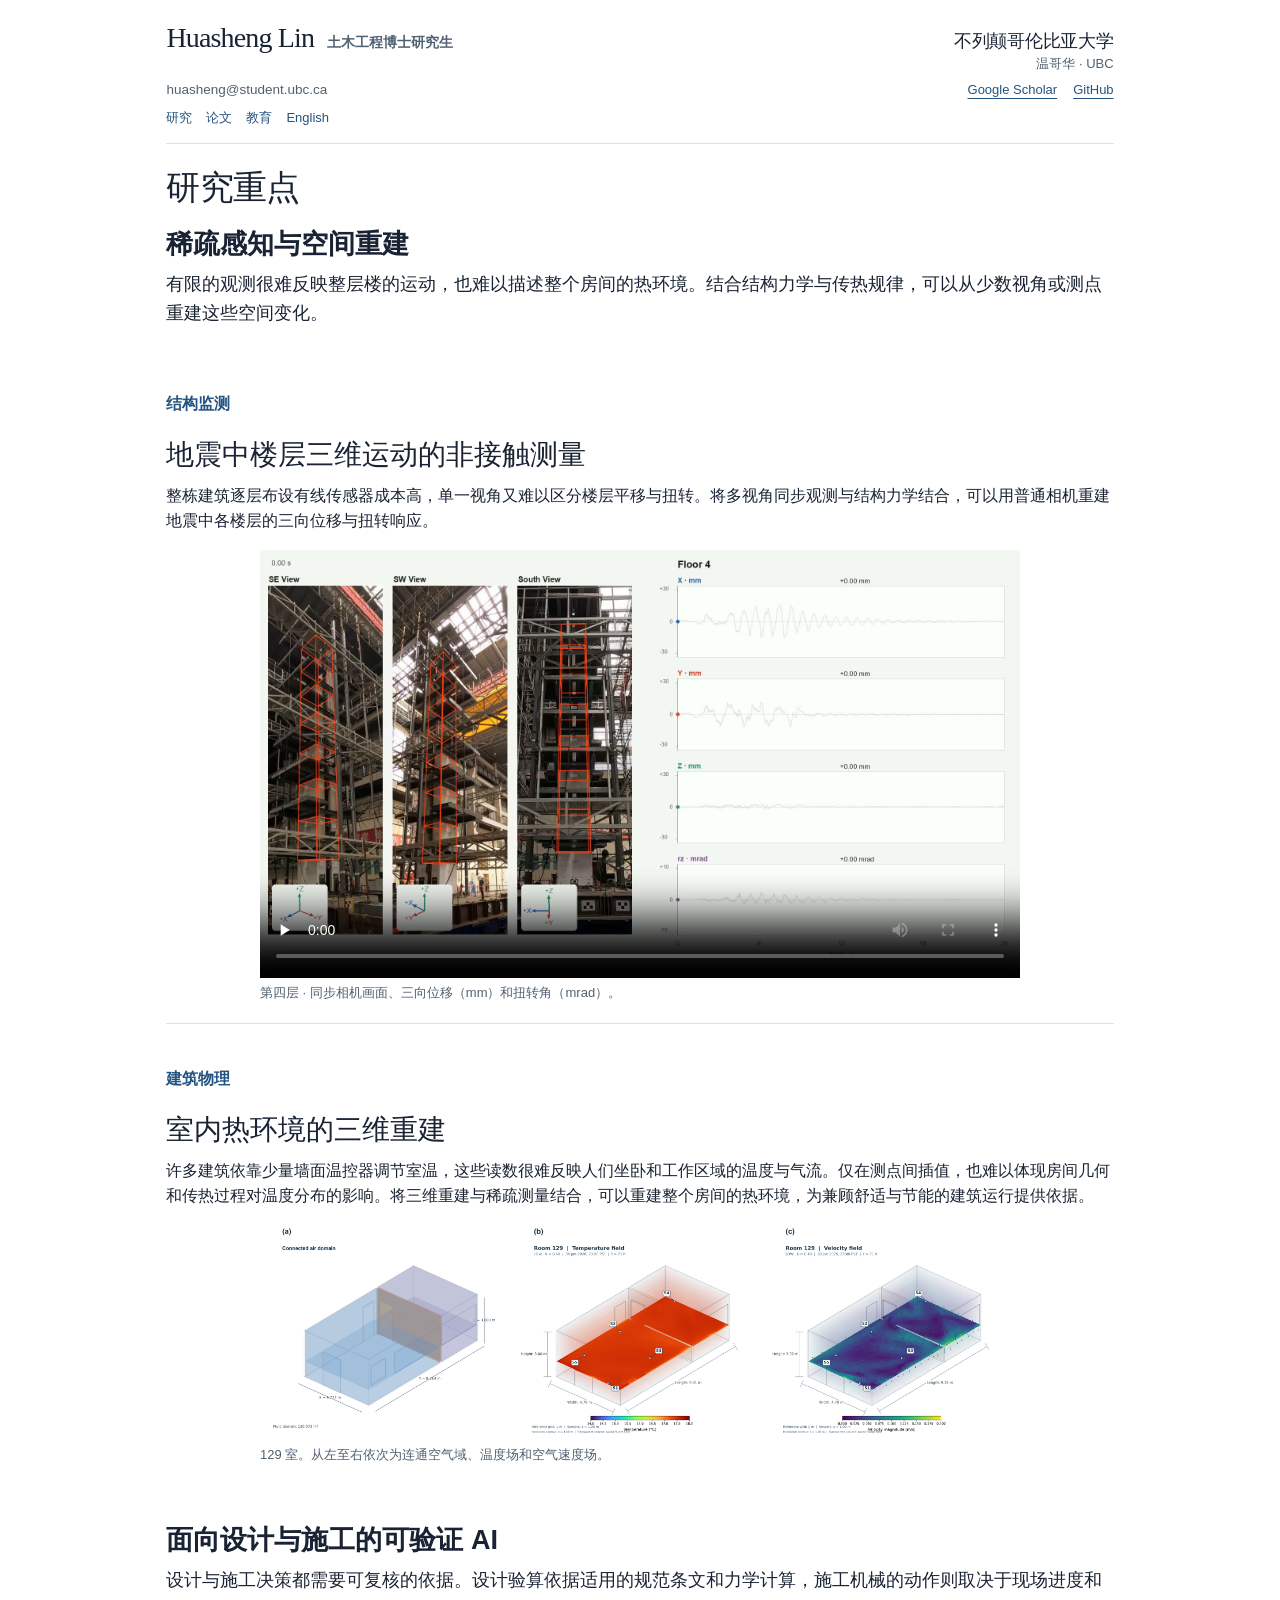
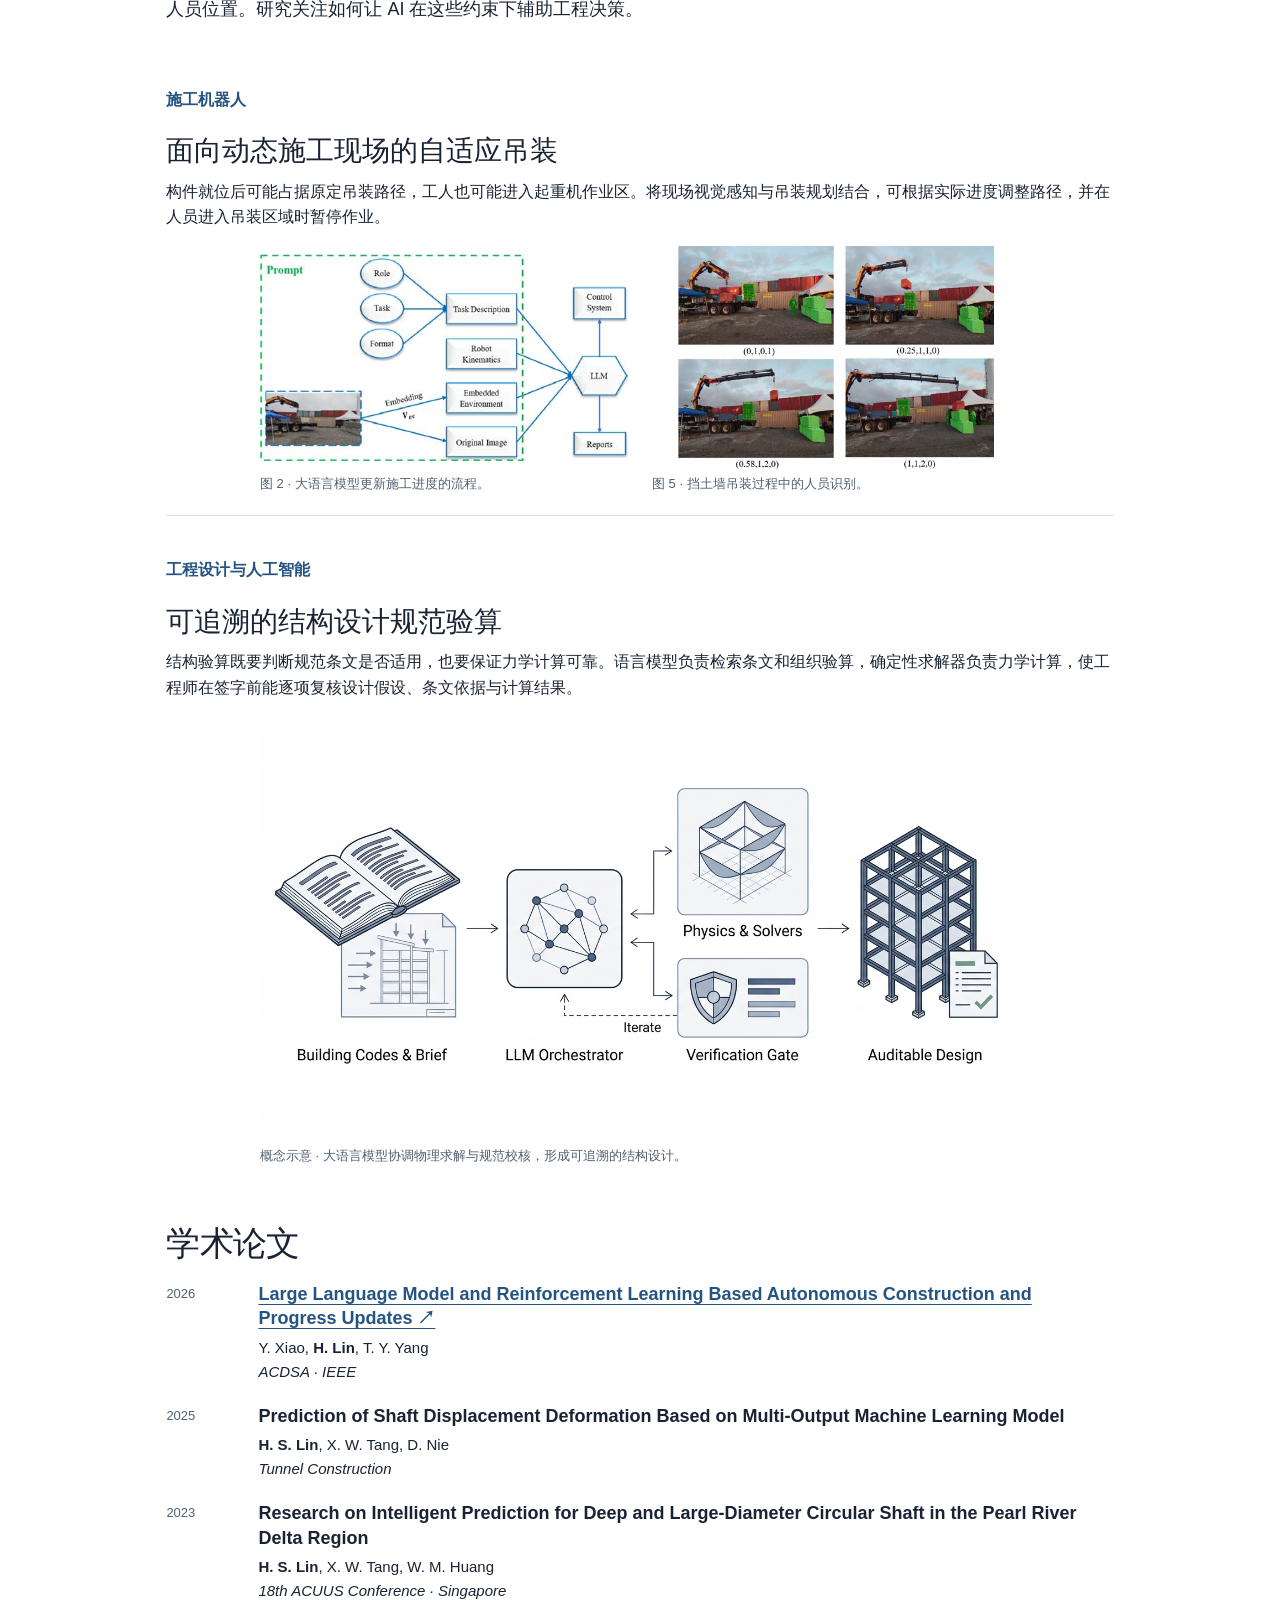
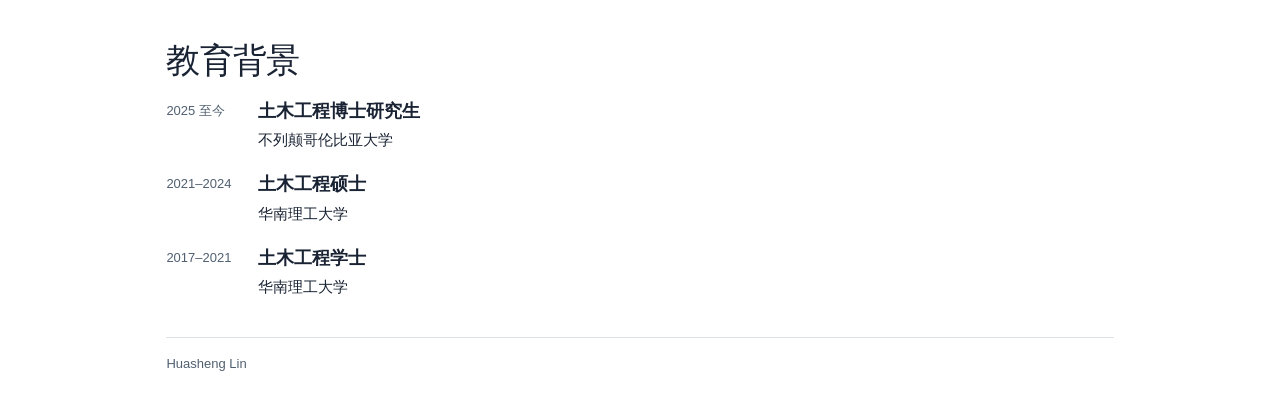
==== zh.html @ 11a5dbcb "Right-align larger UBC affiliation in header with click-to-copy email" ====
<!DOCTYPE html>

<html lang="zh-CN"><head><meta charset="utf-8"/><meta content="width=device-width, initial-scale=1" name="viewport"/><title>Huasheng Lin | UBC 土木工程</title><meta content="Huasheng Lin 的科研主页，涵盖结构监测、施工机器人和建筑模拟。" name="description"/><link href="styles.css" rel="stylesheet"/></head><body><div class="page">
<section class="hero" id="profile"><div class="hero-top"><div class="hero-id"><h1>Huasheng Lin</h1><p class="affil">土木工程博士研究生</p></div><p class="university">不列颠哥伦比亚大学<span>温哥华 · UBC</span></p></div><div class="hero-meta"><span class="email-line"><button class="copy-email" type="button" data-email="huasheng@student.ubc.ca" title="点击复制邮箱">huasheng@student.ubc.ca</button><span class="copy-status" aria-live="polite"></span></span><div class="links"><a href="https://scholar.google.com/citations?user=pujzl28AAAAJ&amp;hl=en">Google Scholar</a><a href="https://github.com/huashenglin97-glitch">GitHub</a></div></div><nav><a href="#research">研究</a><a href="#papers">论文</a><a href="#education">教育</a><a href="index.html" lang="en">English</a></nav></section><main>
<section class="row" id="research"><h2>研究重点</h2><div><section class="theme-group"><h3>稀疏感知与空间重建</h3><p class="summary">有限的观测很难反映整层楼的运动，也难以描述整个房间的热环境。结合结构力学与传热规律，可以从少数视角或测点重建这些空间变化。</p><article class="project" id="structures"><h4>结构监测</h4><h5>地震中楼层三维运动的非接触测量</h5><p>整栋建筑逐层布设有线传感器成本高，单一视角又难以区分楼层平移与扭转。将多视角同步观测与结构力学结合，可以用普通相机重建地震中各楼层的三向位移与扭转响应。</p><figure id="experiment"><video aria-label="第四层结构响应" controls="" playsinline="" poster="assets/shm_4floor_poster.png" preload="none"><source src="assets/shm_4floor_tracking.mp4" type="video/mp4"/></video><figcaption>第四层 · 同步相机画面、三向位移（mm）和扭转角（mrad）。</figcaption></figure></article><article class="project" id="buildings"><h4>建筑物理</h4><h5>室内热环境的三维重建</h5><p>许多建筑依靠少量墙面温控器调节室温，这些读数很难反映人们坐卧和工作区域的温度与气流。仅在测点间插值，也难以体现房间几何和传热过程对温度分布的影响。将三维重建与稀疏测量结合，可以重建整个房间的热环境，为兼顾舒适与节能的建筑运行提供依据。</p><figure><a href="assets/room129-air-temperature-velocity.png"><img alt="129 室。从左至右依次为连通空气域、温度场和空气速度场。" loading="lazy" src="assets/room129-air-temperature-velocity.png"/></a><figcaption>129 室。从左至右依次为连通空气域、温度场和空气速度场。</figcaption></figure></article></section><section class="theme-group"><h3>面向设计与施工的可验证 AI</h3><p class="summary">设计与施工决策都需要可复核的依据。设计验算依据适用的规范条文和力学计算，施工机械的动作则取决于现场进度和人员位置。研究关注如何让 AI 在这些约束下辅助工程决策。</p><article class="project" id="robotics"><h4>施工机器人</h4><h5>面向动态施工现场的自适应吊装</h5><p>构件就位后可能占据原定吊装路径，工人也可能进入起重机作业区。将现场视觉感知与吊装规划结合，可根据实际进度调整路径，并在人员进入吊装区域时暂停作业。</p><div class="robotics-pair"><figure><a href="assets/progress-pipeline.jpg"><img alt="图 2 · 大语言模型更新施工进度的流程。" loading="lazy" src="assets/progress-pipeline.jpg"/></a><figcaption>图 2 · 大语言模型更新施工进度的流程。</figcaption></figure><figure><a href="assets/worker-detection.jpg"><img alt="图 5 · 挡土墙吊装过程中的人员识别。" loading="lazy" src="assets/worker-detection.jpg"/></a><figcaption>图 5 · 挡土墙吊装过程中的人员识别。</figcaption></figure></div></article><article class="project" id="design"><h4>工程设计与人工智能</h4><h5>可追溯的结构设计规范验算</h5><p>结构验算既要判断规范条文是否适用，也要保证力学计算可靠。语言模型负责检索条文和组织验算，确定性求解器负责力学计算，使工程师在签字前能逐项复核设计假设、条文依据与计算结果。</p><figure><a href="assets/auditable-design.png"><img alt="概念示意 · 大语言模型协调物理求解与规范校核，形成可追溯的结构设计。" loading="lazy" src="assets/auditable-design.png"/></a><figcaption>概念示意 · 大语言模型协调物理求解与规范校核，形成可追溯的结构设计。</figcaption></figure></article></section></div></section><section class="row" id="papers"><h2>学术论文</h2><div><article class="pub"><small>2026</small><div><h3><a href="https://doi.org/10.1109/ACDSA67686.2026.11468021">Large Language Model and Reinforcement Learning Based Autonomous Construction and Progress Updates ↗</a></h3><p>Y. Xiao, <b>H. Lin</b>, T. Y. Yang<br/><i>ACDSA · IEEE</i></p></div></article><article class="pub"><small>2025</small><div><h3>Prediction of Shaft Displacement Deformation Based on Multi-Output Machine Learning Model</h3><p><b>H. S. Lin</b>, X. W. Tang, D. Nie<br/><i>Tunnel Construction</i></p></div></article><article class="pub"><small>2023</small><div><h3>Research on Intelligent Prediction for Deep and Large-Diameter Circular Shaft in the Pearl River Delta Region</h3><p><b>H. S. Lin</b>, X. W. Tang, W. M. Huang<br/><i>18th ACUUS Conference · Singapore</i></p></div></article></div></section><section class="row" id="education"><h2>教育背景</h2><div><article class="pub"><small>2025 至今</small><div><h3>土木工程博士研究生</h3><p>不列颠哥伦比亚大学</p></div></article><article class="pub"><small>2021–2024</small><div><h3>土木工程硕士</h3><p>华南理工大学</p></div></article><article class="pub"><small>2017–2021</small><div><h3>土木工程学士</h3><p>华南理工大学</p></div></article></div></section></main><footer>Huasheng Lin</footer></div><script>document.querySelectorAll('.copy-email').forEach(b=>b.addEventListener('click',async()=>{const e=b.dataset.email,s=b.nextElementSibling;try{await navigator.clipboard.writeText(e);}catch{const t=document.createElement('textarea');t.value=e;document.body.appendChild(t);t.select();document.execCommand('copy');t.remove();}if(s){s.textContent='已复制';clearTimeout(b._t);b._t=setTimeout(()=>{s.textContent='';},1600);}}));</script></body></html>
---- styles.css ----
:root { color-scheme: light; --ink: #192333; --blue: #245481; --soft: #506071; }
* { box-sizing: border-box; }
html { scroll-behavior: smooth; scroll-padding: 24px; }
body { margin: 0; background: white; color: var(--ink); font: 16px/1.6 "Segoe UI","Microsoft YaHei",Arial,sans-serif; }
.page { width: min(100%, 1024px); padding: 0 clamp(16px, 3vw, 40px); margin: 0 auto; }
.hero { padding: 22px 0 14px; border-bottom: 1px solid #dce2e6; }
h1,h2,h3,p,figure { margin: 0; }
h1,h2 { font-family: Georgia,"Songti SC",SimSun,serif; font-weight: 500; line-height: 1.16; }
h1 { font-size: 28px; letter-spacing: -.03em; }
h2 { font-size: 34px; letter-spacing: -.025em; margin-bottom: 18px; }
h3 { font-size: 18px; line-height: 1.36; font-weight: 620; margin-bottom: 5px; }
.affil { font-size: 14px; font-weight: 600; color: var(--soft); }
figcaption,small,footer { color: var(--soft); }
.university { margin-left: auto; text-align: right; font: 500 18px/1.25 Georgia,"Songti SC",SimSun,serif; color: var(--ink); letter-spacing: -.015em; }
.university span { display: block; margin-top: 2px; font: 400 13px/1.4 "Segoe UI","Microsoft YaHei",Arial,sans-serif; color: var(--soft); letter-spacing: 0; }
.links,nav { display: flex; flex-wrap: wrap; gap: 6px 16px; }
.links { font-size: 13px; }
nav { font-size: 13px; gap: 14px; }
a { color: var(--blue); text-underline-offset: 4px; text-decoration-thickness: 1px; }
nav a,footer a { text-decoration: none; }
a:hover { text-decoration: underline; color: #152e49; }
a:focus-visible { outline: 2px solid var(--blue); outline-offset: 4px; }
main { padding-top: 24px; }
.row { margin-bottom: 38px; }
.summary { font-size: 18px; line-height: 1.58; margin-bottom: 22px; }
article+article { margin-top: 20px; }
figure { margin-bottom: 16px; }
video { display: block; width: 100%; aspect-ratio: 16/9; background: #f1f3f2; }
figcaption,small,footer { font-size: 13px; }
figcaption { margin-top: 5px; }
.pub { display: grid; grid-template-columns: 80px minmax(0,1fr); gap: 12px; }
.pub p { font-size: 15px; }
.pub small { padding-top: 2px; }
footer { padding: 16px 0 32px; border-top: 1px solid #dce2e6; display: flex; flex-wrap: wrap; justify-content: space-between; }

.hero-top { display: flex; flex-wrap: wrap; align-items: baseline; justify-content: space-between; gap: 6px 20px; }
.hero-id { display: flex; flex-wrap: wrap; align-items: baseline; gap: 4px 13px; }
.hero-meta { display: flex; flex-wrap: wrap; align-items: baseline; justify-content: space-between; gap: 6px 16px; margin-top: 6px; }
.email-line { font-size: 13.5px; color: var(--soft); }
.copy-email { border: 0; background: none; padding: 0; font: inherit; color: var(--soft); cursor: pointer; }
.copy-email:hover { color: var(--blue); text-decoration: underline; text-underline-offset: 4px; }
.copy-status { margin-left: 8px; font-size: 12px; color: var(--blue); }
.hero nav { margin-top: 8px; }
.project { padding: 20px 0; border-top: 1px solid #dce2e6; }
.project + .project { margin: 0; }
.project > figure { width: min(100%, 760px); margin: 16px auto 0; }
.project figure img { display: block; width: 100%; height: auto; }
@media (max-width: 760px) {
  .university { margin-left: 0; text-align: left; font-size: 16px; flex-basis: 100%; }
  .hero { padding-top: 16px; }
  .pub { grid-template-columns: 70px minmax(0,1fr); gap: 8px; }
  .summary { font-size: 16px; }
}
@media (prefers-reduced-motion: reduce) { html { scroll-behavior: auto; } }

.theme-group > .summary + .project { border-top: 0; }
.project h4 { font-size: 16px; color: var(--blue); }
.project h5 { margin: 3px 0 9px; font: 500 clamp(21px,2.5vw,28px)/1.3 Georgia,"Songti SC",SimSun,serif; }

.robotics-pair { display: grid; grid-template-columns: repeat(2,minmax(0,1fr)); gap: clamp(10px,2vw,24px); width: min(100%, 760px); margin: 16px auto 0; }
.robotics-pair figure { margin: 0; }
.robotics-pair figure a { display: grid; place-items: center; aspect-ratio: 1.65; }
.robotics-pair figure img { width: 100%; height: 100%; object-fit: contain; min-height: 0; }

.theme-group > h3 { font-size: clamp(21px,2.6vw,27px); margin: 18px 0 8px; }
.theme-group + .theme-group { margin-top: 36px; }
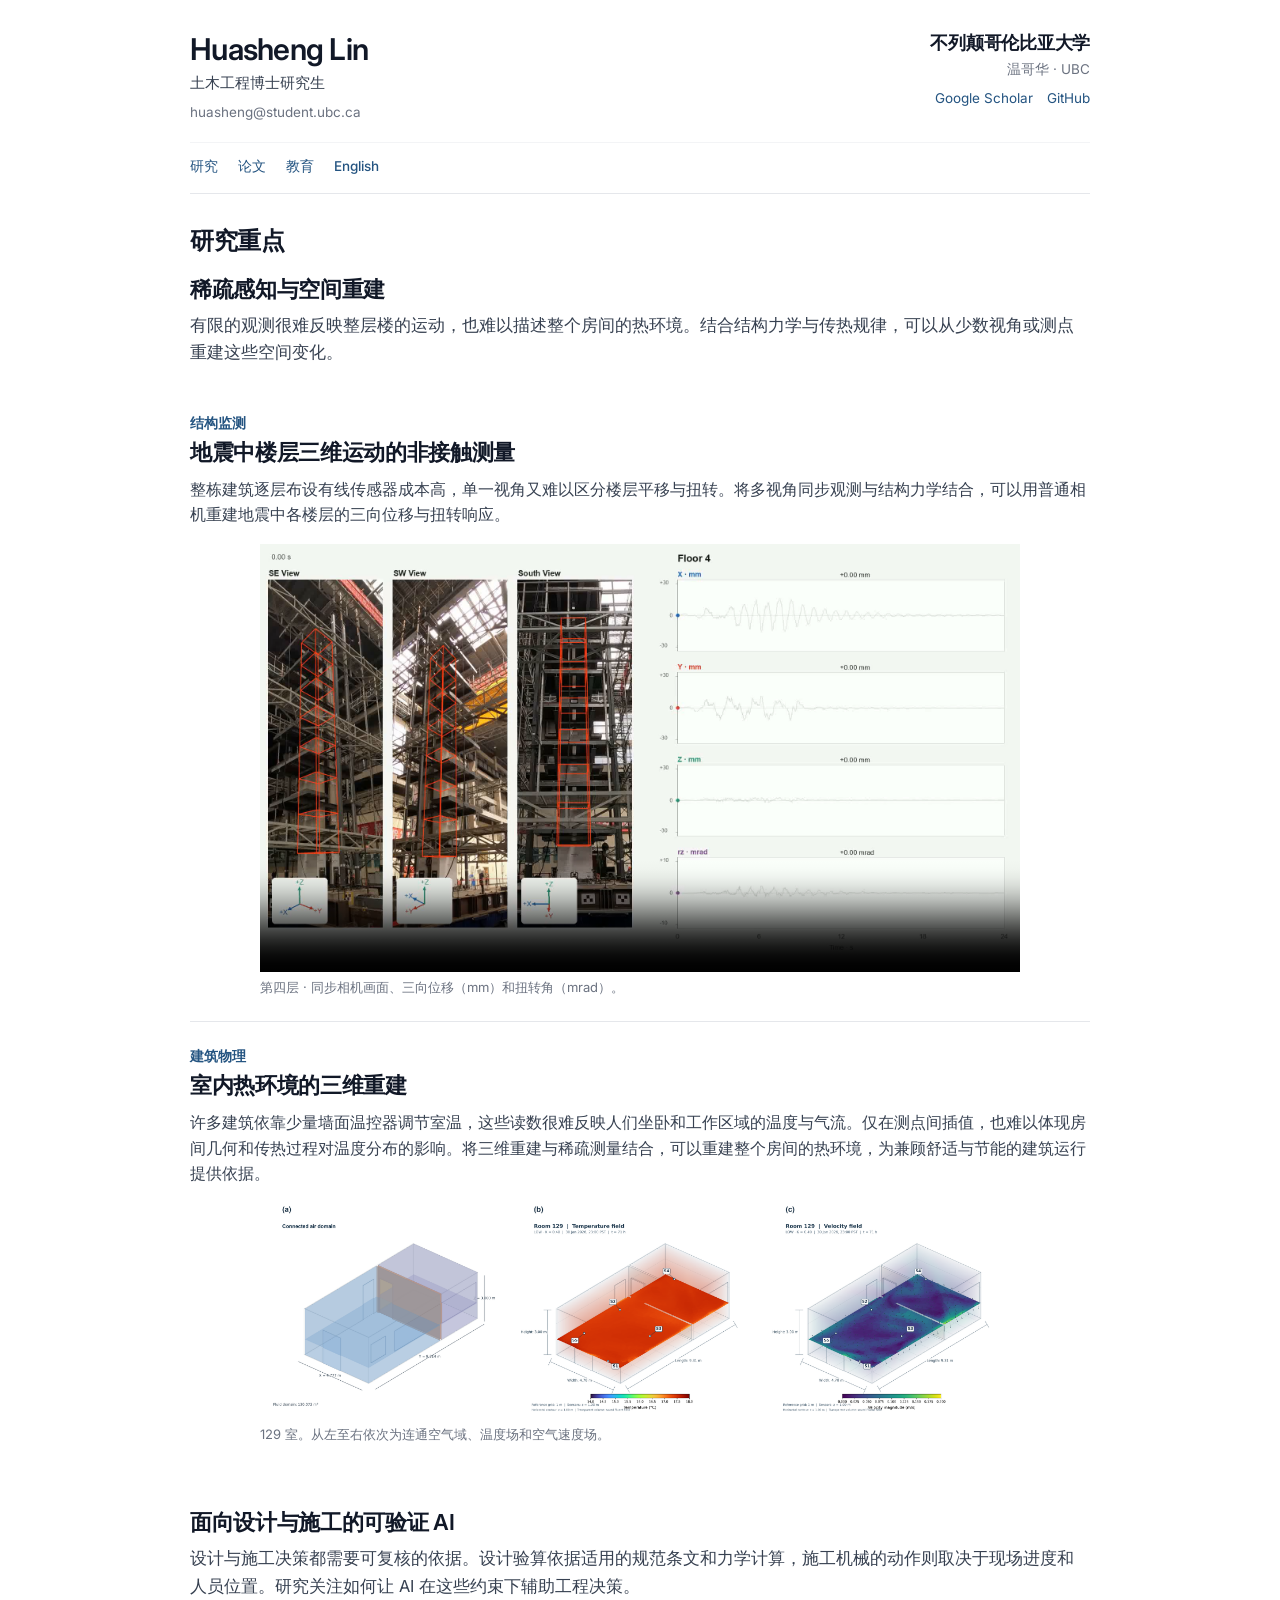
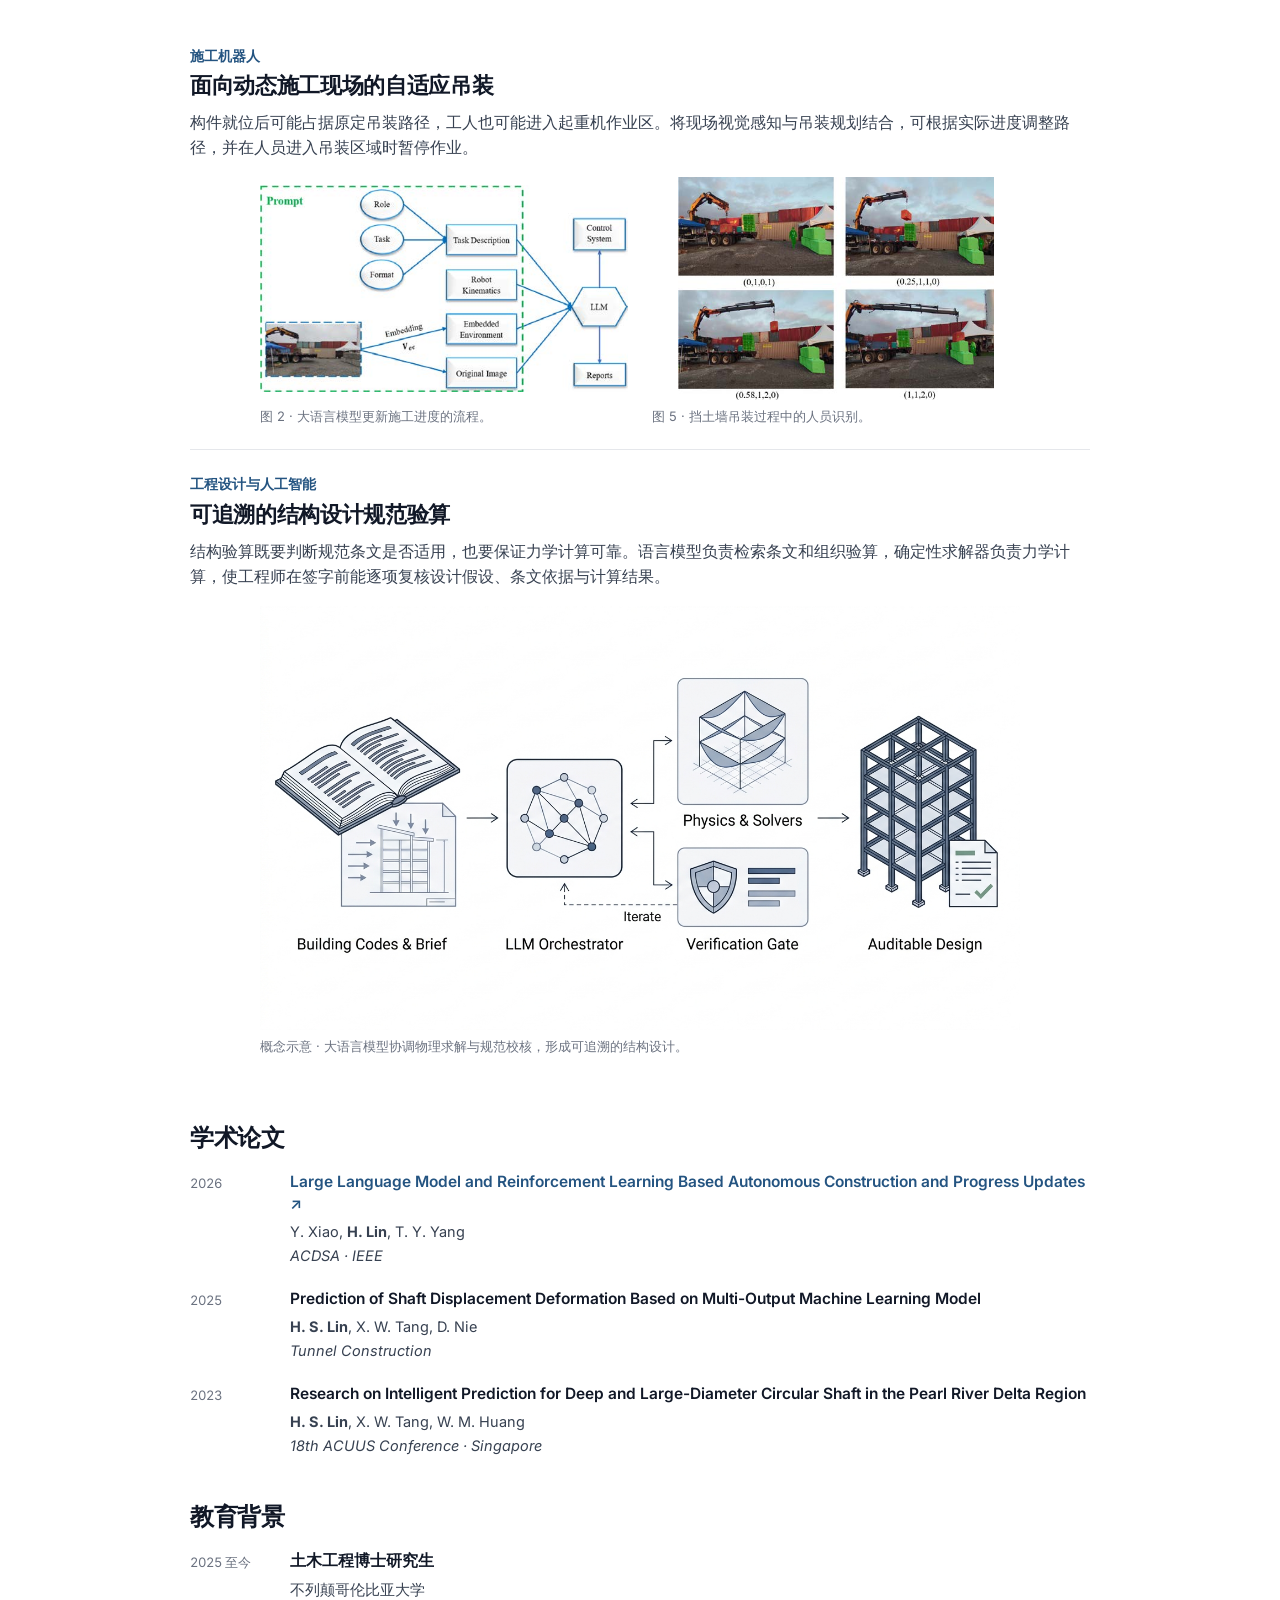
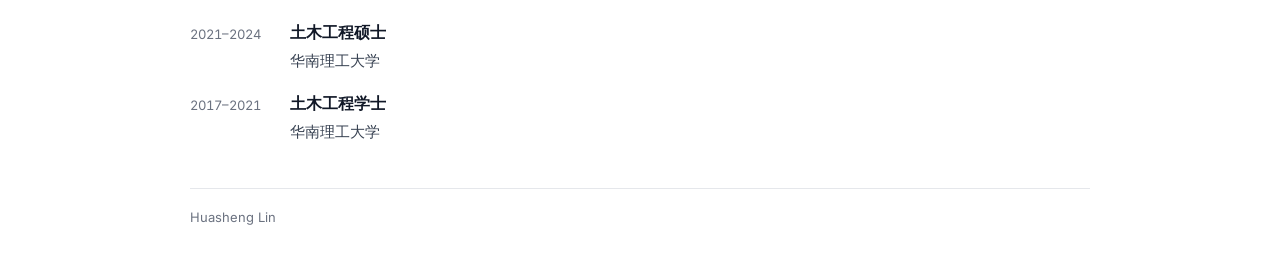
==== commit fbc8041d: "Fix cached CSS, remove button box on email, upgrade header layout and typography" ====
--- a/zh.html
+++ b/zh.html
@@ -1,5 +1,5 @@
 <!DOCTYPE html>
 
-<html lang="zh-CN"><head><meta charset="utf-8"/><meta content="width=device-width, initial-scale=1" name="viewport"/><title>Huasheng Lin | UBC 土木工程</title><meta content="Huasheng Lin 的科研主页，涵盖结构监测、施工机器人和建筑模拟。" name="description"/><link href="styles.css" rel="stylesheet"/></head><body><div class="page">
-<section class="hero" id="profile"><div class="hero-top"><div class="hero-id"><h1>Huasheng Lin</h1><p class="affil">土木工程博士研究生</p></div><p class="university">不列颠哥伦比亚大学<span>温哥华 · UBC</span></p></div><div class="hero-meta"><span class="email-line"><button class="copy-email" type="button" data-email="huasheng@student.ubc.ca" title="点击复制邮箱">huasheng@student.ubc.ca</button><span class="copy-status" aria-live="polite"></span></span><div class="links"><a href="https://scholar.google.com/citations?user=pujzl28AAAAJ&amp;hl=en">Google Scholar</a><a href="https://github.com/huashenglin97-glitch">GitHub</a></div></div><nav><a href="#research">研究</a><a href="#papers">论文</a><a href="#education">教育</a><a href="index.html" lang="en">English</a></nav></section><main>
+<html lang="zh-CN"><head><meta charset="utf-8"/><meta content="width=device-width, initial-scale=1" name="viewport"/><title>Huasheng Lin | UBC 土木工程</title><meta content="Huasheng Lin 的科研主页，涵盖结构监测、施工机器人和建筑模拟。" name="description"/><link rel="preconnect" href="https://fonts.googleapis.com"/><link rel="preconnect" href="https://fonts.gstatic.com" crossorigin/><link href="https://fonts.googleapis.com/css2?family=Inter:wght@400;500;600&display=swap" rel="stylesheet"/><link href="styles.css?v=3" rel="stylesheet"/></head><body><div class="page">
+<section class="hero" id="profile"><div class="hero-top"><div class="hero-left"><h1>Huasheng Lin</h1><p class="affil">土木工程博士研究生</p><p class="email-line"><button class="copy-email" type="button" data-email="huasheng@student.ubc.ca" title="点击复制邮箱">huasheng@student.ubc.ca</button><span class="copy-status" aria-live="polite"></span></p></div><div class="hero-right"><p class="university">不列颠哥伦比亚大学</p><p class="location">温哥华 · UBC</p><div class="links"><a href="https://scholar.google.com/citations?user=pujzl28AAAAJ&amp;hl=en">Google Scholar</a><a href="https://github.com/huashenglin97-glitch">GitHub</a></div></div></div><nav><a href="#research">研究</a><a href="#papers">论文</a><a href="#education">教育</a><a href="index.html" lang="en">English</a></nav></section><main>
 <section class="row" id="research"><h2>研究重点</h2><div><section class="theme-group"><h3>稀疏感知与空间重建</h3><p class="summary">有限的观测很难反映整层楼的运动，也难以描述整个房间的热环境。结合结构力学与传热规律，可以从少数视角或测点重建这些空间变化。</p><article class="project" id="structures"><h4>结构监测</h4><h5>地震中楼层三维运动的非接触测量</h5><p>整栋建筑逐层布设有线传感器成本高，单一视角又难以区分楼层平移与扭转。将多视角同步观测与结构力学结合，可以用普通相机重建地震中各楼层的三向位移与扭转响应。</p><figure id="experiment"><video aria-label="第四层结构响应" controls="" playsinline="" poster="assets/shm_4floor_poster.png" preload="none"><source src="assets/shm_4floor_tracking.mp4" type="video/mp4"/></video><figcaption>第四层 · 同步相机画面、三向位移（mm）和扭转角（mrad）。</figcaption></figure></article><article class="project" id="buildings"><h4>建筑物理</h4><h5>室内热环境的三维重建</h5><p>许多建筑依靠少量墙面温控器调节室温，这些读数很难反映人们坐卧和工作区域的温度与气流。仅在测点间插值，也难以体现房间几何和传热过程对温度分布的影响。将三维重建与稀疏测量结合，可以重建整个房间的热环境，为兼顾舒适与节能的建筑运行提供依据。</p><figure><a href="assets/room129-air-temperature-velocity.png"><img alt="129 室。从左至右依次为连通空气域、温度场和空气速度场。" loading="lazy" src="assets/room129-air-temperature-velocity.png"/></a><figcaption>129 室。从左至右依次为连通空气域、温度场和空气速度场。</figcaption></figure></article></section><section class="theme-group"><h3>面向设计与施工的可验证 AI</h3><p class="summary">设计与施工决策都需要可复核的依据。设计验算依据适用的规范条文和力学计算，施工机械的动作则取决于现场进度和人员位置。研究关注如何让 AI 在这些约束下辅助工程决策。</p><article class="project" id="robotics"><h4>施工机器人</h4><h5>面向动态施工现场的自适应吊装</h5><p>构件就位后可能占据原定吊装路径，工人也可能进入起重机作业区。将现场视觉感知与吊装规划结合，可根据实际进度调整路径，并在人员进入吊装区域时暂停作业。</p><div class="robotics-pair"><figure><a href="assets/progress-pipeline.jpg"><img alt="图 2 · 大语言模型更新施工进度的流程。" loading="lazy" src="assets/progress-pipeline.jpg"/></a><figcaption>图 2 · 大语言模型更新施工进度的流程。</figcaption></figure><figure><a href="assets/worker-detection.jpg"><img alt="图 5 · 挡土墙吊装过程中的人员识别。" loading="lazy" src="assets/worker-detection.jpg"/></a><figcaption>图 5 · 挡土墙吊装过程中的人员识别。</figcaption></figure></div></article><article class="project" id="design"><h4>工程设计与人工智能</h4><h5>可追溯的结构设计规范验算</h5><p>结构验算既要判断规范条文是否适用，也要保证力学计算可靠。语言模型负责检索条文和组织验算，确定性求解器负责力学计算，使工程师在签字前能逐项复核设计假设、条文依据与计算结果。</p><figure><a href="assets/auditable-design.png"><img alt="概念示意 · 大语言模型协调物理求解与规范校核，形成可追溯的结构设计。" loading="lazy" src="assets/auditable-design.png"/></a><figcaption>概念示意 · 大语言模型协调物理求解与规范校核，形成可追溯的结构设计。</figcaption></figure></article></section></div></section><section class="row" id="papers"><h2>学术论文</h2><div><article class="pub"><small>2026</small><div><h3><a href="https://doi.org/10.1109/ACDSA67686.2026.11468021">Large Language Model and Reinforcement Learning Based Autonomous Construction and Progress Updates ↗</a></h3><p>Y. Xiao, <b>H. Lin</b>, T. Y. Yang<br/><i>ACDSA · IEEE</i></p></div></article><article class="pub"><small>2025</small><div><h3>Prediction of Shaft Displacement Deformation Based on Multi-Output Machine Learning Model</h3><p><b>H. S. Lin</b>, X. W. Tang, D. Nie<br/><i>Tunnel Construction</i></p></div></article><article class="pub"><small>2023</small><div><h3>Research on Intelligent Prediction for Deep and Large-Diameter Circular Shaft in the Pearl River Delta Region</h3><p><b>H. S. Lin</b>, X. W. Tang, W. M. Huang<br/><i>18th ACUUS Conference · Singapore</i></p></div></article></div></section><section class="row" id="education"><h2>教育背景</h2><div><article class="pub"><small>2025 至今</small><div><h3>土木工程博士研究生</h3><p>不列颠哥伦比亚大学</p></div></article><article class="pub"><small>2021–2024</small><div><h3>土木工程硕士</h3><p>华南理工大学</p></div></article><article class="pub"><small>2017–2021</small><div><h3>土木工程学士</h3><p>华南理工大学</p></div></article></div></section></main><footer>Huasheng Lin</footer></div><script>document.querySelectorAll('.copy-email').forEach(b=>b.addEventListener('click',async()=>{const e=b.dataset.email,s=b.nextElementSibling;try{await navigator.clipboard.writeText(e);}catch{const t=document.createElement('textarea');t.value=e;document.body.appendChild(t);t.select();document.execCommand('copy');t.remove();}if(s){s.textContent='已复制';clearTimeout(b._t);b._t=setTimeout(()=>{s.textContent='';},1600);}}));</script></body></html>
--- a/styles.css
+++ b/styles.css
@@ -1,66 +1,252 @@
-:root { color-scheme: light; --ink: #192333; --blue: #245481; --soft: #506071; }
+:root {
+  color-scheme: light;
+  --ink: #111827;
+  --body: #374151;
+  --blue: #245481;
+  --soft: #6b7280;
+  --rule: #e5e7eb;
+}
+
 * { box-sizing: border-box; }
 html { scroll-behavior: smooth; scroll-padding: 24px; }
-body { margin: 0; background: white; color: var(--ink); font: 16px/1.6 "Segoe UI","Microsoft YaHei",Arial,sans-serif; }
-.page { width: min(100%, 1024px); padding: 0 clamp(16px, 3vw, 40px); margin: 0 auto; }
-.hero { padding: 22px 0 14px; border-bottom: 1px solid #dce2e6; }
-h1,h2,h3,p,figure { margin: 0; }
-h1,h2 { font-family: Georgia,"Songti SC",SimSun,serif; font-weight: 500; line-height: 1.16; }
-h1 { font-size: 28px; letter-spacing: -.03em; }
-h2 { font-size: 34px; letter-spacing: -.025em; margin-bottom: 18px; }
-h3 { font-size: 18px; line-height: 1.36; font-weight: 620; margin-bottom: 5px; }
-.affil { font-size: 14px; font-weight: 600; color: var(--soft); }
-figcaption,small,footer { color: var(--soft); }
-.university { margin-left: auto; text-align: right; font: 500 18px/1.25 Georgia,"Songti SC",SimSun,serif; color: var(--ink); letter-spacing: -.015em; }
-.university span { display: block; margin-top: 2px; font: 400 13px/1.4 "Segoe UI","Microsoft YaHei",Arial,sans-serif; color: var(--soft); letter-spacing: 0; }
-.links,nav { display: flex; flex-wrap: wrap; gap: 6px 16px; }
-.links { font-size: 13px; }
-nav { font-size: 13px; gap: 14px; }
-a { color: var(--blue); text-underline-offset: 4px; text-decoration-thickness: 1px; }
-nav a,footer a { text-decoration: none; }
-a:hover { text-decoration: underline; color: #152e49; }
-a:focus-visible { outline: 2px solid var(--blue); outline-offset: 4px; }
-main { padding-top: 24px; }
-.row { margin-bottom: 38px; }
-.summary { font-size: 18px; line-height: 1.58; margin-bottom: 22px; }
-article+article { margin-top: 20px; }
+body {
+  margin: 0;
+  background: #ffffff;
+  color: var(--ink);
+  font: 15.5px/1.65 "Inter", -apple-system, BlinkMacSystemFont, "Segoe UI", "PingFang SC", "Microsoft YaHei", sans-serif;
+  -webkit-font-smoothing: antialiased;
+}
+
+.page {
+  width: min(100%, 980px);
+  padding: 0 clamp(18px, 3.5vw, 40px);
+  margin: 0 auto;
+}
+
+/* Header */
+.hero {
+  padding: 32px 0 16px;
+  border-bottom: 1px solid var(--rule);
+}
+
+.hero-top {
+  display: flex;
+  align-items: flex-start;
+  justify-content: space-between;
+  gap: 16px 32px;
+}
+
+.hero-left {
+  display: flex;
+  flex-direction: column;
+  gap: 4px;
+}
+
+.hero-right {
+  display: flex;
+  flex-direction: column;
+  align-items: flex-end;
+  text-align: right;
+  gap: 3px;
+}
+
+h1, h2, h3, h4, h5, p, figure { margin: 0; }
+
+h1 {
+  font-size: 30px;
+  font-weight: 600;
+  letter-spacing: -0.025em;
+  line-height: 1.18;
+  color: var(--ink);
+}
+
+.affil {
+  font-size: 14.5px;
+  font-weight: 500;
+  color: var(--body);
+}
+
+.university {
+  font-size: 18px;
+  font-weight: 600;
+  letter-spacing: -0.015em;
+  line-height: 1.25;
+  color: var(--ink);
+}
+
+.location {
+  font-size: 13.5px;
+  color: var(--soft);
+}
+
+.email-line {
+  margin-top: 2px;
+  font-size: 13.5px;
+  color: var(--soft);
+}
+
+.copy-email {
+  appearance: none;
+  -webkit-appearance: none;
+  border: 0;
+  background: transparent;
+  padding: 0;
+  margin: 0;
+  font: inherit;
+  color: var(--soft);
+  cursor: pointer;
+}
+
+.copy-email:hover {
+  color: var(--blue);
+  text-decoration: underline;
+  text-underline-offset: 4px;
+}
+
+.copy-status {
+  margin-left: 8px;
+  font-size: 12px;
+  font-weight: 500;
+  color: var(--blue);
+}
+
+.links {
+  display: flex;
+  flex-wrap: wrap;
+  justify-content: flex-end;
+  gap: 6px 14px;
+  margin-top: 4px;
+  font-size: 13.5px;
+}
+
+.hero nav {
+  display: flex;
+  flex-wrap: wrap;
+  gap: 8px 20px;
+  margin-top: 18px;
+  padding-top: 12px;
+  border-top: 1px solid #f3f4f6;
+  font-size: 13.5px;
+  font-weight: 500;
+}
+
+a {
+  color: var(--blue);
+  text-decoration: none;
+  text-underline-offset: 4px;
+  text-decoration-thickness: 1px;
+}
+
+a:hover {
+  text-decoration: underline;
+  color: #152e49;
+}
+
+a:focus-visible,
+.copy-email:focus-visible {
+  outline: 2px solid var(--blue);
+  outline-offset: 3px;
+}
+
+/* Main Content */
+main { padding-top: 32px; }
+.row { margin-bottom: 44px; }
+
+h2 {
+  font-size: 24px;
+  font-weight: 600;
+  letter-spacing: -0.02em;
+  line-height: 1.25;
+  color: var(--ink);
+  margin-bottom: 18px;
+}
+
+h3 {
+  font-size: 17px;
+  line-height: 1.38;
+  font-weight: 600;
+  margin-bottom: 6px;
+  color: var(--ink);
+}
+
+.summary {
+  font-size: 16.5px;
+  line-height: 1.65;
+  color: var(--body);
+  margin-bottom: 22px;
+}
+
+.theme-group > h3 {
+  font-size: clamp(19px, 2.2vw, 22px);
+  font-weight: 600;
+  letter-spacing: -0.015em;
+  margin: 18px 0 8px;
+}
+
+.theme-group + .theme-group { margin-top: 40px; }
+.theme-group > .summary + .project { border-top: 0; }
+
+.project {
+  padding: 22px 0;
+  border-top: 1px solid var(--rule);
+}
+
+.project + .project { margin: 0; }
+.project h4 { font-size: 14px; font-weight: 600; color: var(--blue); }
+.project h5 {
+  margin: 4px 0 10px;
+  font-size: clamp(18px, 2.1vw, 22px);
+  font-weight: 600;
+  letter-spacing: -0.015em;
+  line-height: 1.32;
+  color: var(--ink);
+}
+.project p { color: var(--body); }
+
+.project > figure { width: min(100%, 760px); margin: 16px auto 0; }
+.project figure img { display: block; width: 100%; height: auto; }
+
 figure { margin-bottom: 16px; }
 video { display: block; width: 100%; aspect-ratio: 16/9; background: #f1f3f2; }
-figcaption,small,footer { font-size: 13px; }
-figcaption { margin-top: 5px; }
-.pub { display: grid; grid-template-columns: 80px minmax(0,1fr); gap: 12px; }
-.pub p { font-size: 15px; }
-.pub small { padding-top: 2px; }
-footer { padding: 16px 0 32px; border-top: 1px solid #dce2e6; display: flex; flex-wrap: wrap; justify-content: space-between; }
-
-.hero-top { display: flex; flex-wrap: wrap; align-items: baseline; justify-content: space-between; gap: 6px 20px; }
-.hero-id { display: flex; flex-wrap: wrap; align-items: baseline; gap: 4px 13px; }
-.hero-meta { display: flex; flex-wrap: wrap; align-items: baseline; justify-content: space-between; gap: 6px 16px; margin-top: 6px; }
-.email-line { font-size: 13.5px; color: var(--soft); }
-.copy-email { border: 0; background: none; padding: 0; font: inherit; color: var(--soft); cursor: pointer; }
-.copy-email:hover { color: var(--blue); text-decoration: underline; text-underline-offset: 4px; }
-.copy-status { margin-left: 8px; font-size: 12px; color: var(--blue); }
-.hero nav { margin-top: 8px; }
-.project { padding: 20px 0; border-top: 1px solid #dce2e6; }
-.project + .project { margin: 0; }
-.project > figure { width: min(100%, 760px); margin: 16px auto 0; }
-.project figure img { display: block; width: 100%; height: auto; }
-@media (max-width: 760px) {
-  .university { margin-left: 0; text-align: left; font-size: 16px; flex-basis: 100%; }
-  .hero { padding-top: 16px; }
-  .pub { grid-template-columns: 70px minmax(0,1fr); gap: 8px; }
-  .summary { font-size: 16px; }
-}
-@media (prefers-reduced-motion: reduce) { html { scroll-behavior: auto; } }
-
-.theme-group > .summary + .project { border-top: 0; }
-.project h4 { font-size: 16px; color: var(--blue); }
-.project h5 { margin: 3px 0 9px; font: 500 clamp(21px,2.5vw,28px)/1.3 Georgia,"Songti SC",SimSun,serif; }
-
-.robotics-pair { display: grid; grid-template-columns: repeat(2,minmax(0,1fr)); gap: clamp(10px,2vw,24px); width: min(100%, 760px); margin: 16px auto 0; }
+figcaption, small, footer { font-size: 13px; color: var(--soft); }
+figcaption { margin-top: 6px; }
+
+.robotics-pair {
+  display: grid;
+  grid-template-columns: repeat(2, minmax(0, 1fr));
+  gap: clamp(10px, 2vw, 24px);
+  width: min(100%, 760px);
+  margin: 16px auto 0;
+}
 .robotics-pair figure { margin: 0; }
 .robotics-pair figure a { display: grid; place-items: center; aspect-ratio: 1.65; }
 .robotics-pair figure img { width: 100%; height: 100%; object-fit: contain; min-height: 0; }
 
-.theme-group > h3 { font-size: clamp(21px,2.6vw,27px); margin: 18px 0 8px; }
-.theme-group + .theme-group { margin-top: 36px; }
+/* Publications & Education */
+article + article { margin-top: 20px; }
+.pub { display: grid; grid-template-columns: 88px minmax(0, 1fr); gap: 12px; }
+.pub h3 { font-size: 15.5px; font-weight: 600; }
+.pub p { font-size: 14.5px; color: var(--body); }
+.pub small { padding-top: 2px; font-variant-numeric: tabular-nums; }
+
+footer {
+  padding: 18px 0 36px;
+  border-top: 1px solid var(--rule);
+  display: flex;
+  flex-wrap: wrap;
+  justify-content: space-between;
+}
+
+@media (max-width: 720px) {
+  .hero { padding-top: 22px; }
+  .hero-top { flex-direction: column; gap: 12px; }
+  .hero-right { align-items: flex-start; text-align: left; }
+  .links { justify-content: flex-start; }
+  .university { font-size: 16.5px; }
+  .pub { grid-template-columns: 74px minmax(0, 1fr); gap: 8px; }
+  .summary { font-size: 15.5px; }
+}
+
+@media (prefers-reduced-motion: reduce) {
+  html { scroll-behavior: auto; }
+}
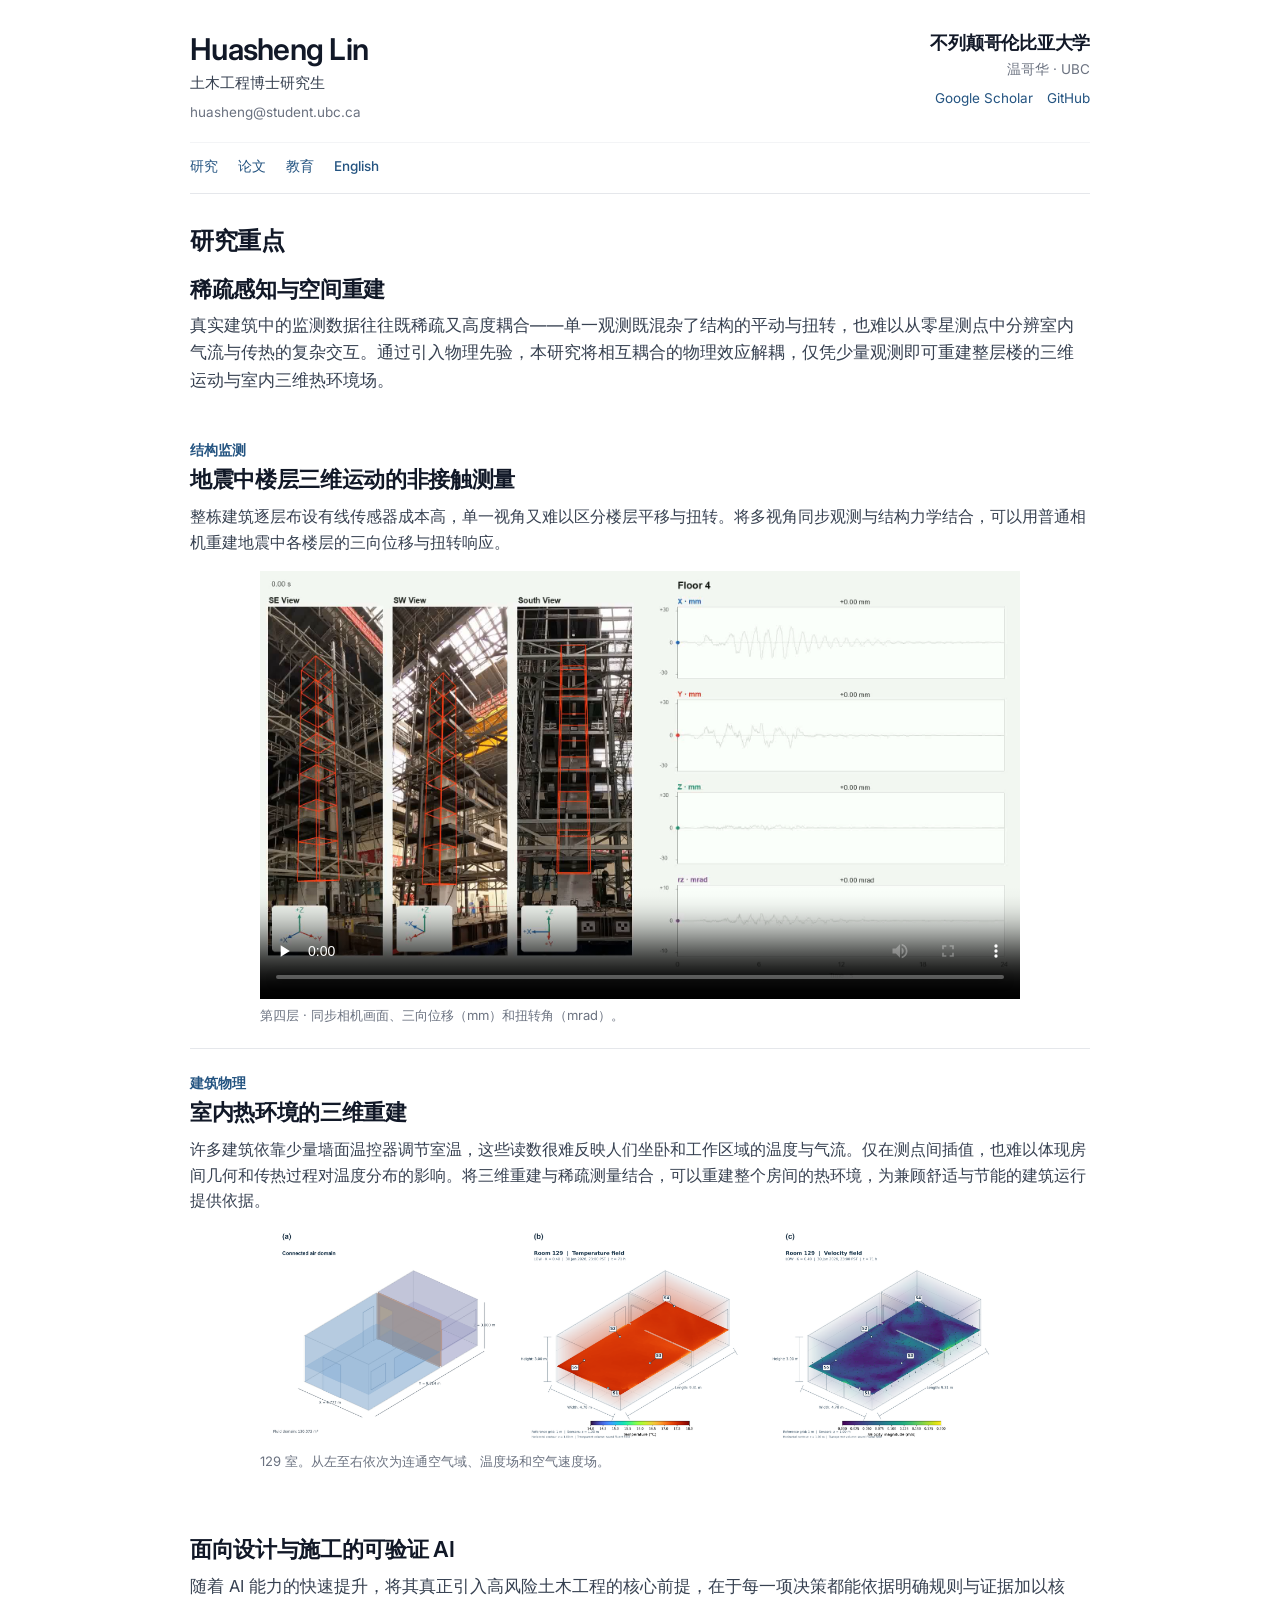
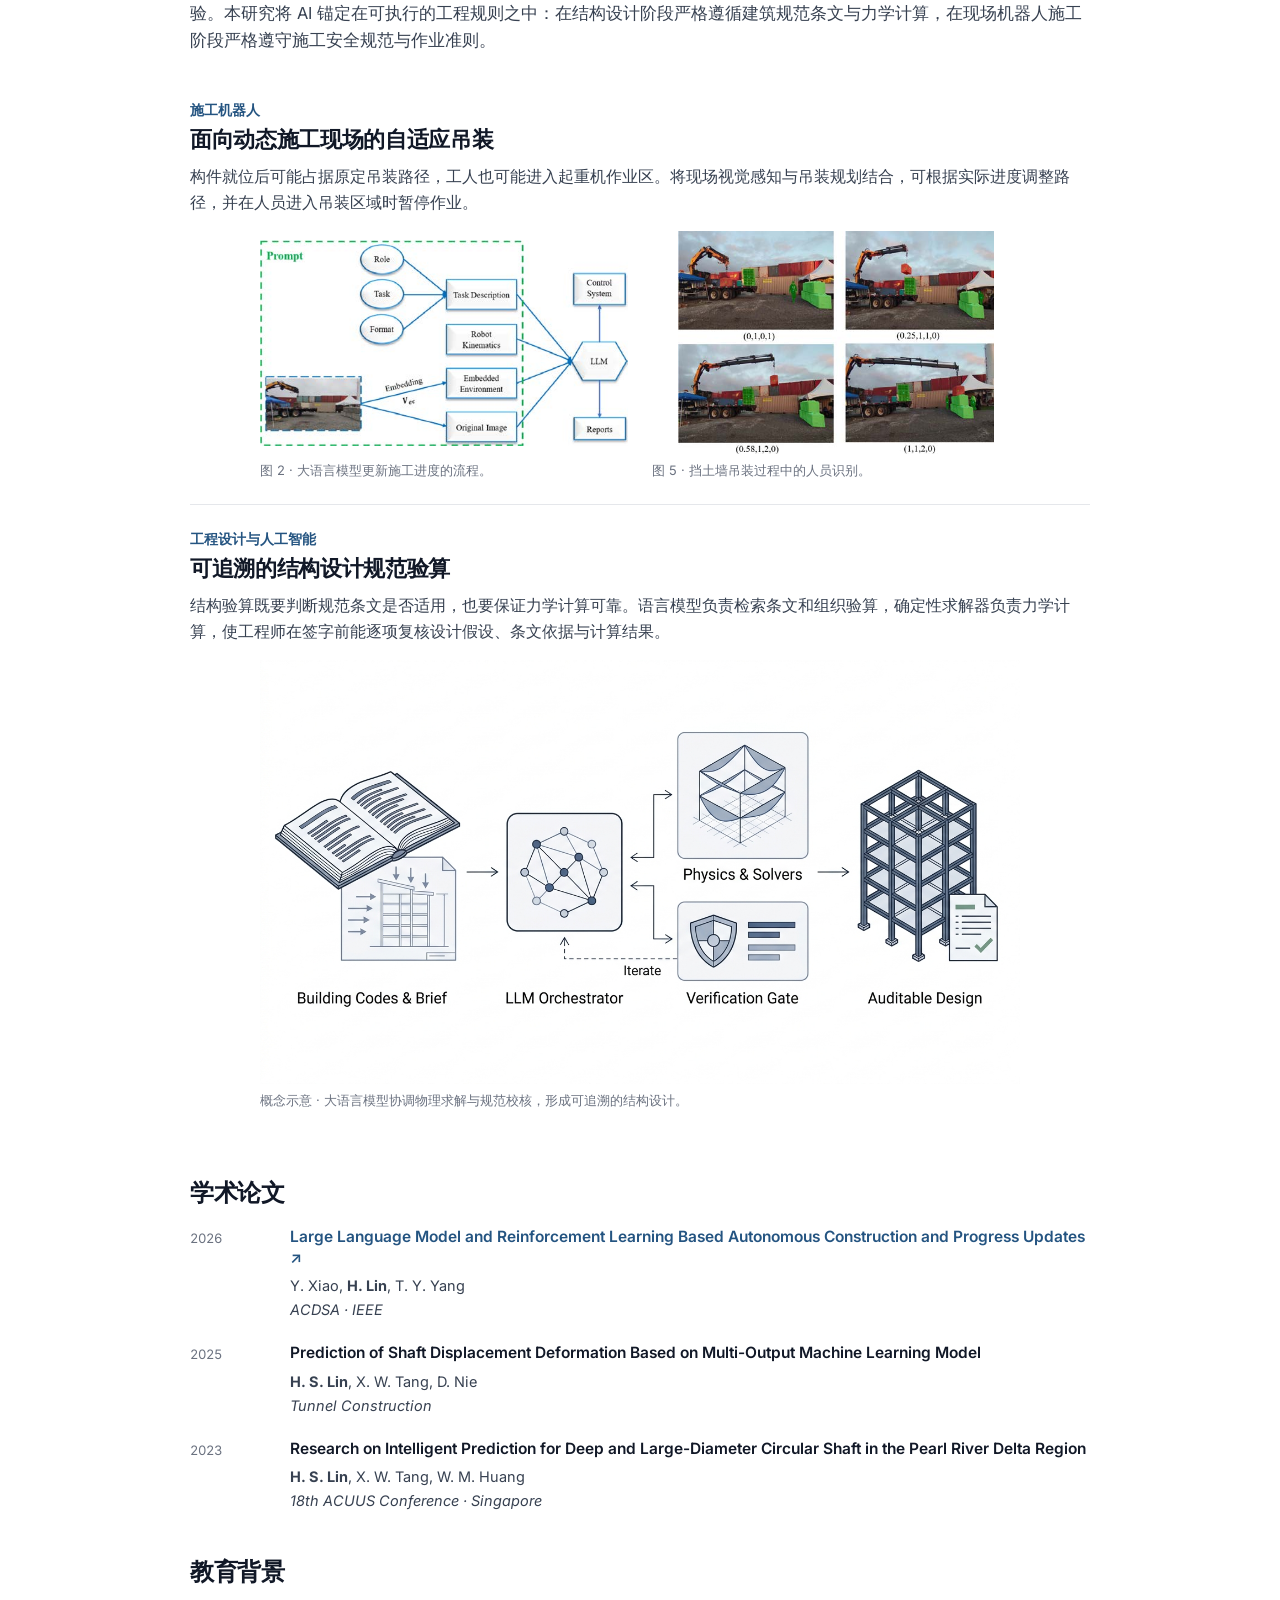
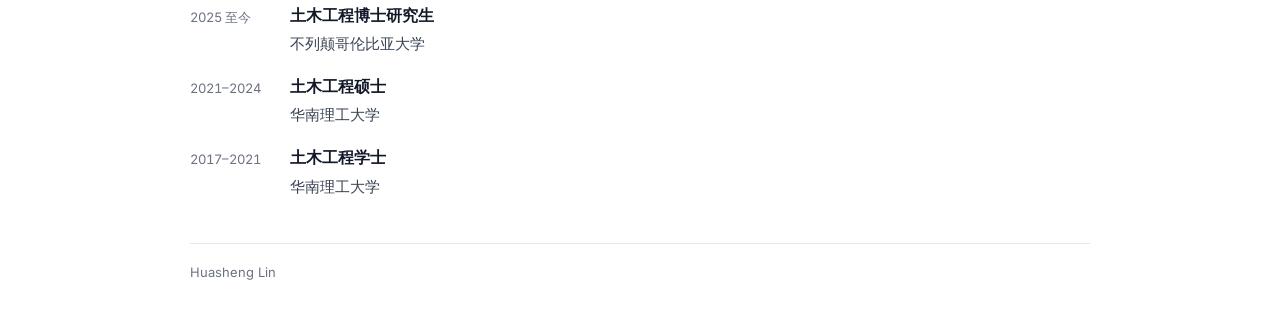
==== commit b1ca4283: "Refine Research Focus summaries around physics-informed decoupling and enforceable safety/building c" ====
--- a/zh.html
+++ b/zh.html
@@ -2,4 +2,4 @@
 
 <html lang="zh-CN"><head><meta charset="utf-8"/><meta content="width=device-width, initial-scale=1" name="viewport"/><title>Huasheng Lin | UBC 土木工程</title><meta content="Huasheng Lin 的科研主页，涵盖结构监测、施工机器人和建筑模拟。" name="description"/><link rel="preconnect" href="https://fonts.googleapis.com"/><link rel="preconnect" href="https://fonts.gstatic.com" crossorigin/><link href="https://fonts.googleapis.com/css2?family=Inter:wght@400;500;600&display=swap" rel="stylesheet"/><link href="styles.css?v=3" rel="stylesheet"/></head><body><div class="page">
 <section class="hero" id="profile"><div class="hero-top"><div class="hero-left"><h1>Huasheng Lin</h1><p class="affil">土木工程博士研究生</p><p class="email-line"><button class="copy-email" type="button" data-email="huasheng@student.ubc.ca" title="点击复制邮箱">huasheng@student.ubc.ca</button><span class="copy-status" aria-live="polite"></span></p></div><div class="hero-right"><p class="university">不列颠哥伦比亚大学</p><p class="location">温哥华 · UBC</p><div class="links"><a href="https://scholar.google.com/citations?user=pujzl28AAAAJ&amp;hl=en">Google Scholar</a><a href="https://github.com/huashenglin97-glitch">GitHub</a></div></div></div><nav><a href="#research">研究</a><a href="#papers">论文</a><a href="#education">教育</a><a href="index.html" lang="en">English</a></nav></section><main>
-<section class="row" id="research"><h2>研究重点</h2><div><section class="theme-group"><h3>稀疏感知与空间重建</h3><p class="summary">有限的观测很难反映整层楼的运动，也难以描述整个房间的热环境。结合结构力学与传热规律，可以从少数视角或测点重建这些空间变化。</p><article class="project" id="structures"><h4>结构监测</h4><h5>地震中楼层三维运动的非接触测量</h5><p>整栋建筑逐层布设有线传感器成本高，单一视角又难以区分楼层平移与扭转。将多视角同步观测与结构力学结合，可以用普通相机重建地震中各楼层的三向位移与扭转响应。</p><figure id="experiment"><video aria-label="第四层结构响应" controls="" playsinline="" poster="assets/shm_4floor_poster.png" preload="none"><source src="assets/shm_4floor_tracking.mp4" type="video/mp4"/></video><figcaption>第四层 · 同步相机画面、三向位移（mm）和扭转角（mrad）。</figcaption></figure></article><article class="project" id="buildings"><h4>建筑物理</h4><h5>室内热环境的三维重建</h5><p>许多建筑依靠少量墙面温控器调节室温，这些读数很难反映人们坐卧和工作区域的温度与气流。仅在测点间插值，也难以体现房间几何和传热过程对温度分布的影响。将三维重建与稀疏测量结合，可以重建整个房间的热环境，为兼顾舒适与节能的建筑运行提供依据。</p><figure><a href="assets/room129-air-temperature-velocity.png"><img alt="129 室。从左至右依次为连通空气域、温度场和空气速度场。" loading="lazy" src="assets/room129-air-temperature-velocity.png"/></a><figcaption>129 室。从左至右依次为连通空气域、温度场和空气速度场。</figcaption></figure></article></section><section class="theme-group"><h3>面向设计与施工的可验证 AI</h3><p class="summary">设计与施工决策都需要可复核的依据。设计验算依据适用的规范条文和力学计算，施工机械的动作则取决于现场进度和人员位置。研究关注如何让 AI 在这些约束下辅助工程决策。</p><article class="project" id="robotics"><h4>施工机器人</h4><h5>面向动态施工现场的自适应吊装</h5><p>构件就位后可能占据原定吊装路径，工人也可能进入起重机作业区。将现场视觉感知与吊装规划结合，可根据实际进度调整路径，并在人员进入吊装区域时暂停作业。</p><div class="robotics-pair"><figure><a href="assets/progress-pipeline.jpg"><img alt="图 2 · 大语言模型更新施工进度的流程。" loading="lazy" src="assets/progress-pipeline.jpg"/></a><figcaption>图 2 · 大语言模型更新施工进度的流程。</figcaption></figure><figure><a href="assets/worker-detection.jpg"><img alt="图 5 · 挡土墙吊装过程中的人员识别。" loading="lazy" src="assets/worker-detection.jpg"/></a><figcaption>图 5 · 挡土墙吊装过程中的人员识别。</figcaption></figure></div></article><article class="project" id="design"><h4>工程设计与人工智能</h4><h5>可追溯的结构设计规范验算</h5><p>结构验算既要判断规范条文是否适用，也要保证力学计算可靠。语言模型负责检索条文和组织验算，确定性求解器负责力学计算，使工程师在签字前能逐项复核设计假设、条文依据与计算结果。</p><figure><a href="assets/auditable-design.png"><img alt="概念示意 · 大语言模型协调物理求解与规范校核，形成可追溯的结构设计。" loading="lazy" src="assets/auditable-design.png"/></a><figcaption>概念示意 · 大语言模型协调物理求解与规范校核，形成可追溯的结构设计。</figcaption></figure></article></section></div></section><section class="row" id="papers"><h2>学术论文</h2><div><article class="pub"><small>2026</small><div><h3><a href="https://doi.org/10.1109/ACDSA67686.2026.11468021">Large Language Model and Reinforcement Learning Based Autonomous Construction and Progress Updates ↗</a></h3><p>Y. Xiao, <b>H. Lin</b>, T. Y. Yang<br/><i>ACDSA · IEEE</i></p></div></article><article class="pub"><small>2025</small><div><h3>Prediction of Shaft Displacement Deformation Based on Multi-Output Machine Learning Model</h3><p><b>H. S. Lin</b>, X. W. Tang, D. Nie<br/><i>Tunnel Construction</i></p></div></article><article class="pub"><small>2023</small><div><h3>Research on Intelligent Prediction for Deep and Large-Diameter Circular Shaft in the Pearl River Delta Region</h3><p><b>H. S. Lin</b>, X. W. Tang, W. M. Huang<br/><i>18th ACUUS Conference · Singapore</i></p></div></article></div></section><section class="row" id="education"><h2>教育背景</h2><div><article class="pub"><small>2025 至今</small><div><h3>土木工程博士研究生</h3><p>不列颠哥伦比亚大学</p></div></article><article class="pub"><small>2021–2024</small><div><h3>土木工程硕士</h3><p>华南理工大学</p></div></article><article class="pub"><small>2017–2021</small><div><h3>土木工程学士</h3><p>华南理工大学</p></div></article></div></section></main><footer>Huasheng Lin</footer></div><script>document.querySelectorAll('.copy-email').forEach(b=>b.addEventListener('click',async()=>{const e=b.dataset.email,s=b.nextElementSibling;try{await navigator.clipboard.writeText(e);}catch{const t=document.createElement('textarea');t.value=e;document.body.appendChild(t);t.select();document.execCommand('copy');t.remove();}if(s){s.textContent='已复制';clearTimeout(b._t);b._t=setTimeout(()=>{s.textContent='';},1600);}}));</script></body></html>+<section class="row" id="research"><h2>研究重点</h2><div><section class="theme-group"><h3>稀疏感知与空间重建</h3><p class="summary">真实建筑中的监测数据往往既稀疏又高度耦合——单一观测既混杂了结构的平动与扭转，也难以从零星测点中分辨室内气流与传热的复杂交互。通过引入物理先验，本研究将相互耦合的物理效应解耦，仅凭少量观测即可重建整层楼的三维运动与室内三维热环境场。</p><article class="project" id="structures"><h4>结构监测</h4><h5>地震中楼层三维运动的非接触测量</h5><p>整栋建筑逐层布设有线传感器成本高，单一视角又难以区分楼层平移与扭转。将多视角同步观测与结构力学结合，可以用普通相机重建地震中各楼层的三向位移与扭转响应。</p><figure id="experiment"><video aria-label="第四层结构响应" controls="" playsinline="" poster="assets/shm_4floor_poster.png" preload="none"><source src="assets/shm_4floor_tracking.mp4" type="video/mp4"/></video><figcaption>第四层 · 同步相机画面、三向位移（mm）和扭转角（mrad）。</figcaption></figure></article><article class="project" id="buildings"><h4>建筑物理</h4><h5>室内热环境的三维重建</h5><p>许多建筑依靠少量墙面温控器调节室温，这些读数很难反映人们坐卧和工作区域的温度与气流。仅在测点间插值，也难以体现房间几何和传热过程对温度分布的影响。将三维重建与稀疏测量结合，可以重建整个房间的热环境，为兼顾舒适与节能的建筑运行提供依据。</p><figure><a href="assets/room129-air-temperature-velocity.png"><img alt="129 室。从左至右依次为连通空气域、温度场和空气速度场。" loading="lazy" src="assets/room129-air-temperature-velocity.png"/></a><figcaption>129 室。从左至右依次为连通空气域、温度场和空气速度场。</figcaption></figure></article></section><section class="theme-group"><h3>面向设计与施工的可验证 AI</h3><p class="summary">随着 AI 能力的快速提升，将其真正引入高风险土木工程的核心前提，在于每一项决策都能依据明确规则与证据加以核验。本研究将 AI 锚定在可执行的工程规则之中：在结构设计阶段严格遵循建筑规范条文与力学计算，在现场机器人施工阶段严格遵守施工安全规范与作业准则。</p><article class="project" id="robotics"><h4>施工机器人</h4><h5>面向动态施工现场的自适应吊装</h5><p>构件就位后可能占据原定吊装路径，工人也可能进入起重机作业区。将现场视觉感知与吊装规划结合，可根据实际进度调整路径，并在人员进入吊装区域时暂停作业。</p><div class="robotics-pair"><figure><a href="assets/progress-pipeline.jpg"><img alt="图 2 · 大语言模型更新施工进度的流程。" loading="lazy" src="assets/progress-pipeline.jpg"/></a><figcaption>图 2 · 大语言模型更新施工进度的流程。</figcaption></figure><figure><a href="assets/worker-detection.jpg"><img alt="图 5 · 挡土墙吊装过程中的人员识别。" loading="lazy" src="assets/worker-detection.jpg"/></a><figcaption>图 5 · 挡土墙吊装过程中的人员识别。</figcaption></figure></div></article><article class="project" id="design"><h4>工程设计与人工智能</h4><h5>可追溯的结构设计规范验算</h5><p>结构验算既要判断规范条文是否适用，也要保证力学计算可靠。语言模型负责检索条文和组织验算，确定性求解器负责力学计算，使工程师在签字前能逐项复核设计假设、条文依据与计算结果。</p><figure><a href="assets/auditable-design.png"><img alt="概念示意 · 大语言模型协调物理求解与规范校核，形成可追溯的结构设计。" loading="lazy" src="assets/auditable-design.png"/></a><figcaption>概念示意 · 大语言模型协调物理求解与规范校核，形成可追溯的结构设计。</figcaption></figure></article></section></div></section><section class="row" id="papers"><h2>学术论文</h2><div><article class="pub"><small>2026</small><div><h3><a href="https://doi.org/10.1109/ACDSA67686.2026.11468021">Large Language Model and Reinforcement Learning Based Autonomous Construction and Progress Updates ↗</a></h3><p>Y. Xiao, <b>H. Lin</b>, T. Y. Yang<br/><i>ACDSA · IEEE</i></p></div></article><article class="pub"><small>2025</small><div><h3>Prediction of Shaft Displacement Deformation Based on Multi-Output Machine Learning Model</h3><p><b>H. S. Lin</b>, X. W. Tang, D. Nie<br/><i>Tunnel Construction</i></p></div></article><article class="pub"><small>2023</small><div><h3>Research on Intelligent Prediction for Deep and Large-Diameter Circular Shaft in the Pearl River Delta Region</h3><p><b>H. S. Lin</b>, X. W. Tang, W. M. Huang<br/><i>18th ACUUS Conference · Singapore</i></p></div></article></div></section><section class="row" id="education"><h2>教育背景</h2><div><article class="pub"><small>2025 至今</small><div><h3>土木工程博士研究生</h3><p>不列颠哥伦比亚大学</p></div></article><article class="pub"><small>2021–2024</small><div><h3>土木工程硕士</h3><p>华南理工大学</p></div></article><article class="pub"><small>2017–2021</small><div><h3>土木工程学士</h3><p>华南理工大学</p></div></article></div></section></main><footer>Huasheng Lin</footer></div><script>document.querySelectorAll('.copy-email').forEach(b=>b.addEventListener('click',async()=>{const e=b.dataset.email,s=b.nextElementSibling;try{await navigator.clipboard.writeText(e);}catch{const t=document.createElement('textarea');t.value=e;document.body.appendChild(t);t.select();document.execCommand('copy');t.remove();}if(s){s.textContent='已复制';clearTimeout(b._t);b._t=setTimeout(()=>{s.textContent='';},1600);}}));</script></body></html>
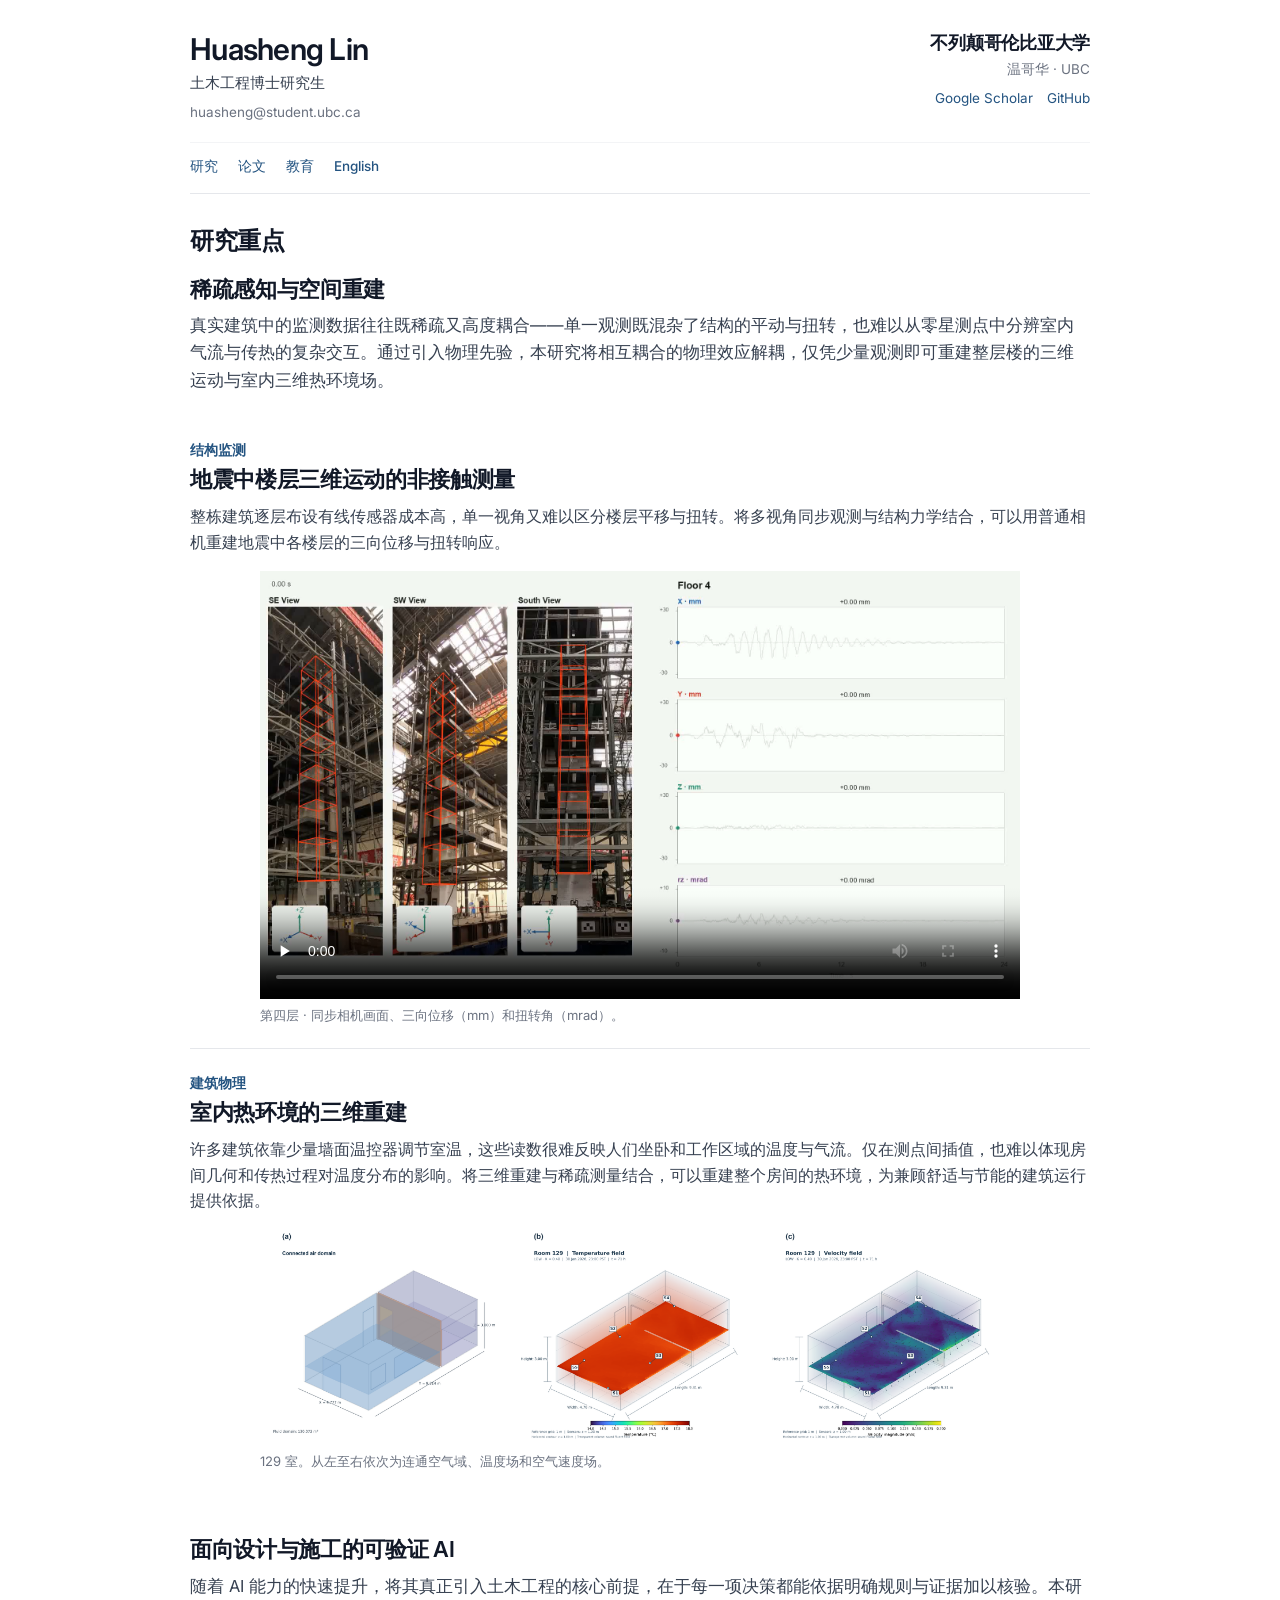
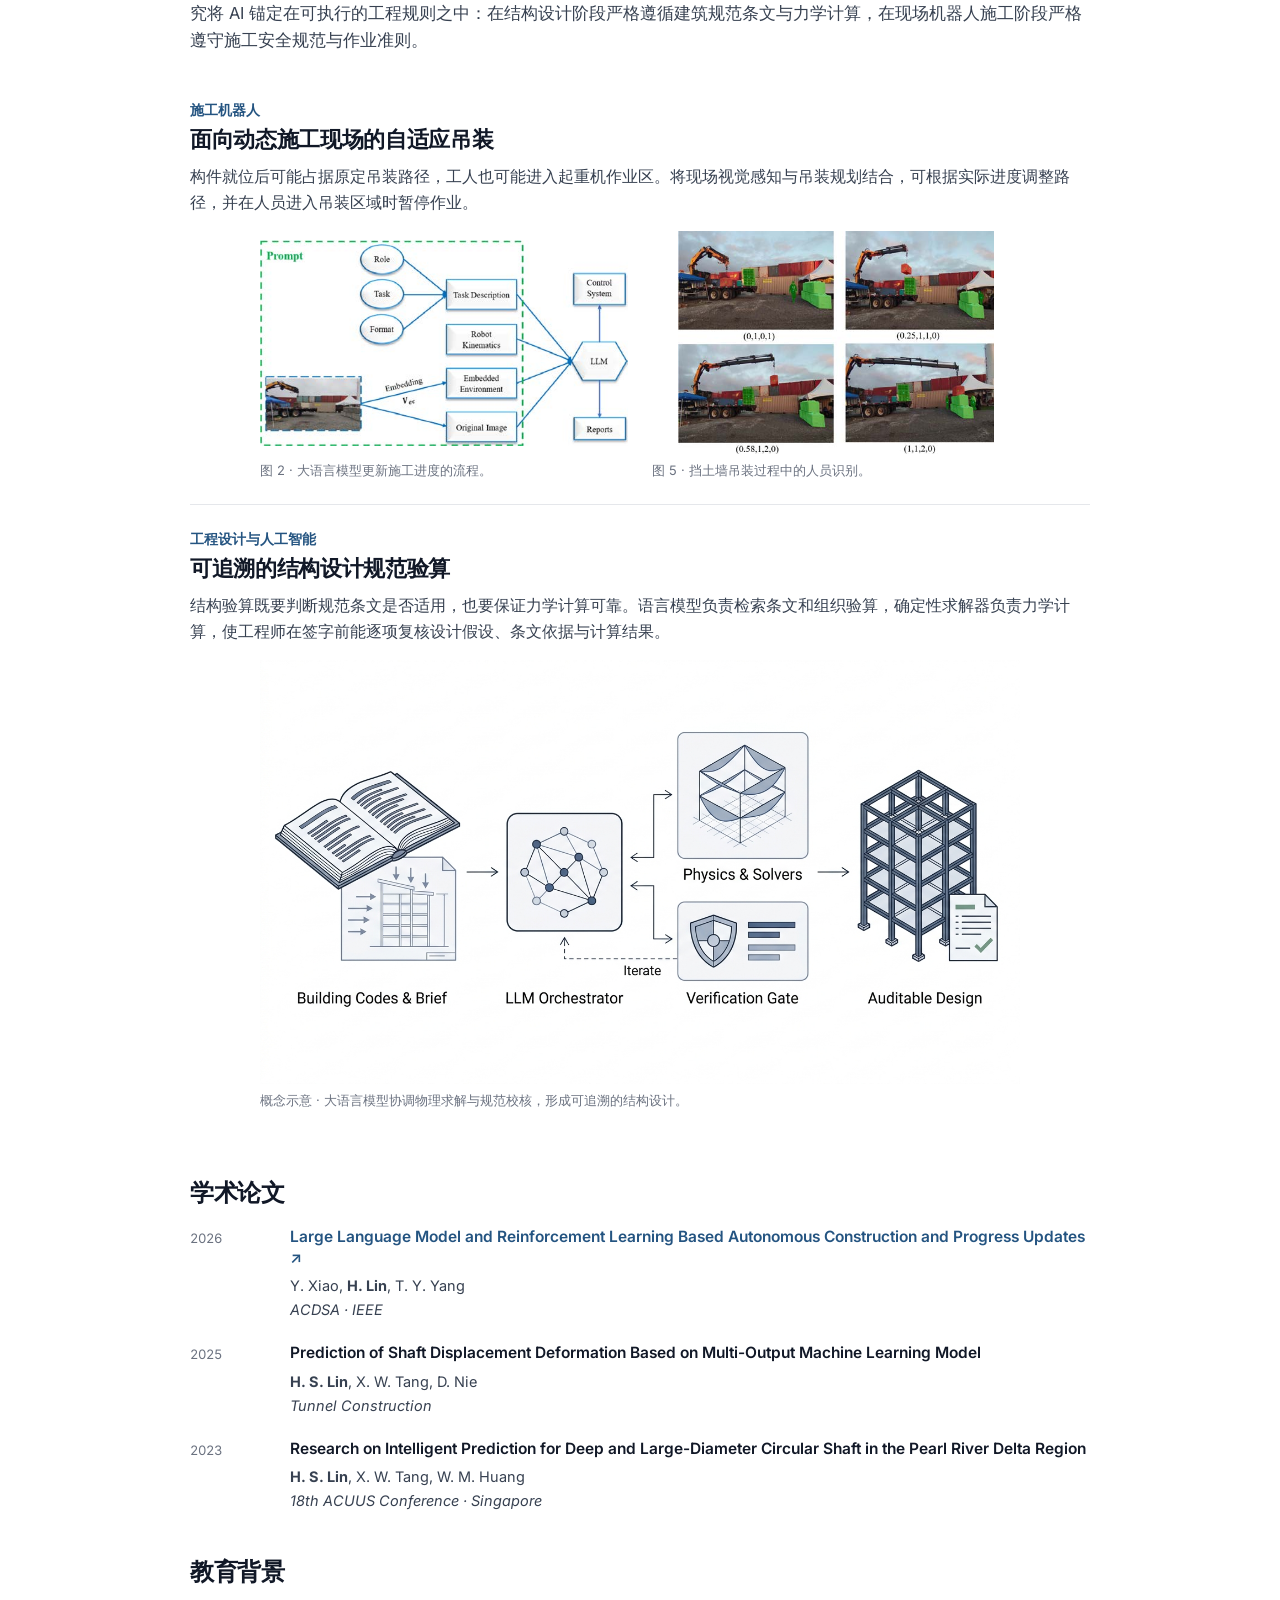
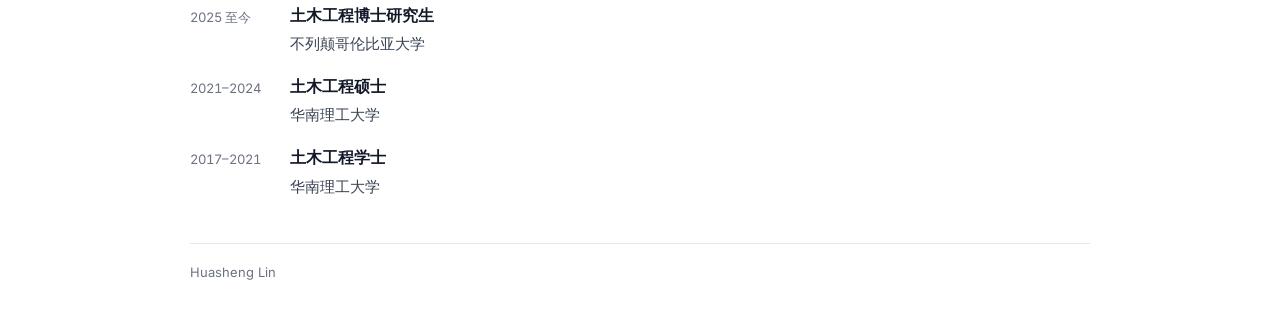
==== commit 2af65fba: "Remove 'high-stakes' phrasing from Research Focus" ====
--- a/zh.html
+++ b/zh.html
@@ -2,4 +2,4 @@
 
 <html lang="zh-CN"><head><meta charset="utf-8"/><meta content="width=device-width, initial-scale=1" name="viewport"/><title>Huasheng Lin | UBC 土木工程</title><meta content="Huasheng Lin 的科研主页，涵盖结构监测、施工机器人和建筑模拟。" name="description"/><link rel="preconnect" href="https://fonts.googleapis.com"/><link rel="preconnect" href="https://fonts.gstatic.com" crossorigin/><link href="https://fonts.googleapis.com/css2?family=Inter:wght@400;500;600&display=swap" rel="stylesheet"/><link href="styles.css?v=3" rel="stylesheet"/></head><body><div class="page">
 <section class="hero" id="profile"><div class="hero-top"><div class="hero-left"><h1>Huasheng Lin</h1><p class="affil">土木工程博士研究生</p><p class="email-line"><button class="copy-email" type="button" data-email="huasheng@student.ubc.ca" title="点击复制邮箱">huasheng@student.ubc.ca</button><span class="copy-status" aria-live="polite"></span></p></div><div class="hero-right"><p class="university">不列颠哥伦比亚大学</p><p class="location">温哥华 · UBC</p><div class="links"><a href="https://scholar.google.com/citations?user=pujzl28AAAAJ&amp;hl=en">Google Scholar</a><a href="https://github.com/huashenglin97-glitch">GitHub</a></div></div></div><nav><a href="#research">研究</a><a href="#papers">论文</a><a href="#education">教育</a><a href="index.html" lang="en">English</a></nav></section><main>
-<section class="row" id="research"><h2>研究重点</h2><div><section class="theme-group"><h3>稀疏感知与空间重建</h3><p class="summary">真实建筑中的监测数据往往既稀疏又高度耦合——单一观测既混杂了结构的平动与扭转，也难以从零星测点中分辨室内气流与传热的复杂交互。通过引入物理先验，本研究将相互耦合的物理效应解耦，仅凭少量观测即可重建整层楼的三维运动与室内三维热环境场。</p><article class="project" id="structures"><h4>结构监测</h4><h5>地震中楼层三维运动的非接触测量</h5><p>整栋建筑逐层布设有线传感器成本高，单一视角又难以区分楼层平移与扭转。将多视角同步观测与结构力学结合，可以用普通相机重建地震中各楼层的三向位移与扭转响应。</p><figure id="experiment"><video aria-label="第四层结构响应" controls="" playsinline="" poster="assets/shm_4floor_poster.png" preload="none"><source src="assets/shm_4floor_tracking.mp4" type="video/mp4"/></video><figcaption>第四层 · 同步相机画面、三向位移（mm）和扭转角（mrad）。</figcaption></figure></article><article class="project" id="buildings"><h4>建筑物理</h4><h5>室内热环境的三维重建</h5><p>许多建筑依靠少量墙面温控器调节室温，这些读数很难反映人们坐卧和工作区域的温度与气流。仅在测点间插值，也难以体现房间几何和传热过程对温度分布的影响。将三维重建与稀疏测量结合，可以重建整个房间的热环境，为兼顾舒适与节能的建筑运行提供依据。</p><figure><a href="assets/room129-air-temperature-velocity.png"><img alt="129 室。从左至右依次为连通空气域、温度场和空气速度场。" loading="lazy" src="assets/room129-air-temperature-velocity.png"/></a><figcaption>129 室。从左至右依次为连通空气域、温度场和空气速度场。</figcaption></figure></article></section><section class="theme-group"><h3>面向设计与施工的可验证 AI</h3><p class="summary">随着 AI 能力的快速提升，将其真正引入高风险土木工程的核心前提，在于每一项决策都能依据明确规则与证据加以核验。本研究将 AI 锚定在可执行的工程规则之中：在结构设计阶段严格遵循建筑规范条文与力学计算，在现场机器人施工阶段严格遵守施工安全规范与作业准则。</p><article class="project" id="robotics"><h4>施工机器人</h4><h5>面向动态施工现场的自适应吊装</h5><p>构件就位后可能占据原定吊装路径，工人也可能进入起重机作业区。将现场视觉感知与吊装规划结合，可根据实际进度调整路径，并在人员进入吊装区域时暂停作业。</p><div class="robotics-pair"><figure><a href="assets/progress-pipeline.jpg"><img alt="图 2 · 大语言模型更新施工进度的流程。" loading="lazy" src="assets/progress-pipeline.jpg"/></a><figcaption>图 2 · 大语言模型更新施工进度的流程。</figcaption></figure><figure><a href="assets/worker-detection.jpg"><img alt="图 5 · 挡土墙吊装过程中的人员识别。" loading="lazy" src="assets/worker-detection.jpg"/></a><figcaption>图 5 · 挡土墙吊装过程中的人员识别。</figcaption></figure></div></article><article class="project" id="design"><h4>工程设计与人工智能</h4><h5>可追溯的结构设计规范验算</h5><p>结构验算既要判断规范条文是否适用，也要保证力学计算可靠。语言模型负责检索条文和组织验算，确定性求解器负责力学计算，使工程师在签字前能逐项复核设计假设、条文依据与计算结果。</p><figure><a href="assets/auditable-design.png"><img alt="概念示意 · 大语言模型协调物理求解与规范校核，形成可追溯的结构设计。" loading="lazy" src="assets/auditable-design.png"/></a><figcaption>概念示意 · 大语言模型协调物理求解与规范校核，形成可追溯的结构设计。</figcaption></figure></article></section></div></section><section class="row" id="papers"><h2>学术论文</h2><div><article class="pub"><small>2026</small><div><h3><a href="https://doi.org/10.1109/ACDSA67686.2026.11468021">Large Language Model and Reinforcement Learning Based Autonomous Construction and Progress Updates ↗</a></h3><p>Y. Xiao, <b>H. Lin</b>, T. Y. Yang<br/><i>ACDSA · IEEE</i></p></div></article><article class="pub"><small>2025</small><div><h3>Prediction of Shaft Displacement Deformation Based on Multi-Output Machine Learning Model</h3><p><b>H. S. Lin</b>, X. W. Tang, D. Nie<br/><i>Tunnel Construction</i></p></div></article><article class="pub"><small>2023</small><div><h3>Research on Intelligent Prediction for Deep and Large-Diameter Circular Shaft in the Pearl River Delta Region</h3><p><b>H. S. Lin</b>, X. W. Tang, W. M. Huang<br/><i>18th ACUUS Conference · Singapore</i></p></div></article></div></section><section class="row" id="education"><h2>教育背景</h2><div><article class="pub"><small>2025 至今</small><div><h3>土木工程博士研究生</h3><p>不列颠哥伦比亚大学</p></div></article><article class="pub"><small>2021–2024</small><div><h3>土木工程硕士</h3><p>华南理工大学</p></div></article><article class="pub"><small>2017–2021</small><div><h3>土木工程学士</h3><p>华南理工大学</p></div></article></div></section></main><footer>Huasheng Lin</footer></div><script>document.querySelectorAll('.copy-email').forEach(b=>b.addEventListener('click',async()=>{const e=b.dataset.email,s=b.nextElementSibling;try{await navigator.clipboard.writeText(e);}catch{const t=document.createElement('textarea');t.value=e;document.body.appendChild(t);t.select();document.execCommand('copy');t.remove();}if(s){s.textContent='已复制';clearTimeout(b._t);b._t=setTimeout(()=>{s.textContent='';},1600);}}));</script></body></html>+<section class="row" id="research"><h2>研究重点</h2><div><section class="theme-group"><h3>稀疏感知与空间重建</h3><p class="summary">真实建筑中的监测数据往往既稀疏又高度耦合——单一观测既混杂了结构的平动与扭转，也难以从零星测点中分辨室内气流与传热的复杂交互。通过引入物理先验，本研究将相互耦合的物理效应解耦，仅凭少量观测即可重建整层楼的三维运动与室内三维热环境场。</p><article class="project" id="structures"><h4>结构监测</h4><h5>地震中楼层三维运动的非接触测量</h5><p>整栋建筑逐层布设有线传感器成本高，单一视角又难以区分楼层平移与扭转。将多视角同步观测与结构力学结合，可以用普通相机重建地震中各楼层的三向位移与扭转响应。</p><figure id="experiment"><video aria-label="第四层结构响应" controls="" playsinline="" poster="assets/shm_4floor_poster.png" preload="none"><source src="assets/shm_4floor_tracking.mp4" type="video/mp4"/></video><figcaption>第四层 · 同步相机画面、三向位移（mm）和扭转角（mrad）。</figcaption></figure></article><article class="project" id="buildings"><h4>建筑物理</h4><h5>室内热环境的三维重建</h5><p>许多建筑依靠少量墙面温控器调节室温，这些读数很难反映人们坐卧和工作区域的温度与气流。仅在测点间插值，也难以体现房间几何和传热过程对温度分布的影响。将三维重建与稀疏测量结合，可以重建整个房间的热环境，为兼顾舒适与节能的建筑运行提供依据。</p><figure><a href="assets/room129-air-temperature-velocity.png"><img alt="129 室。从左至右依次为连通空气域、温度场和空气速度场。" loading="lazy" src="assets/room129-air-temperature-velocity.png"/></a><figcaption>129 室。从左至右依次为连通空气域、温度场和空气速度场。</figcaption></figure></article></section><section class="theme-group"><h3>面向设计与施工的可验证 AI</h3><p class="summary">随着 AI 能力的快速提升，将其真正引入土木工程的核心前提，在于每一项决策都能依据明确规则与证据加以核验。本研究将 AI 锚定在可执行的工程规则之中：在结构设计阶段严格遵循建筑规范条文与力学计算，在现场机器人施工阶段严格遵守施工安全规范与作业准则。</p><article class="project" id="robotics"><h4>施工机器人</h4><h5>面向动态施工现场的自适应吊装</h5><p>构件就位后可能占据原定吊装路径，工人也可能进入起重机作业区。将现场视觉感知与吊装规划结合，可根据实际进度调整路径，并在人员进入吊装区域时暂停作业。</p><div class="robotics-pair"><figure><a href="assets/progress-pipeline.jpg"><img alt="图 2 · 大语言模型更新施工进度的流程。" loading="lazy" src="assets/progress-pipeline.jpg"/></a><figcaption>图 2 · 大语言模型更新施工进度的流程。</figcaption></figure><figure><a href="assets/worker-detection.jpg"><img alt="图 5 · 挡土墙吊装过程中的人员识别。" loading="lazy" src="assets/worker-detection.jpg"/></a><figcaption>图 5 · 挡土墙吊装过程中的人员识别。</figcaption></figure></div></article><article class="project" id="design"><h4>工程设计与人工智能</h4><h5>可追溯的结构设计规范验算</h5><p>结构验算既要判断规范条文是否适用，也要保证力学计算可靠。语言模型负责检索条文和组织验算，确定性求解器负责力学计算，使工程师在签字前能逐项复核设计假设、条文依据与计算结果。</p><figure><a href="assets/auditable-design.png"><img alt="概念示意 · 大语言模型协调物理求解与规范校核，形成可追溯的结构设计。" loading="lazy" src="assets/auditable-design.png"/></a><figcaption>概念示意 · 大语言模型协调物理求解与规范校核，形成可追溯的结构设计。</figcaption></figure></article></section></div></section><section class="row" id="papers"><h2>学术论文</h2><div><article class="pub"><small>2026</small><div><h3><a href="https://doi.org/10.1109/ACDSA67686.2026.11468021">Large Language Model and Reinforcement Learning Based Autonomous Construction and Progress Updates ↗</a></h3><p>Y. Xiao, <b>H. Lin</b>, T. Y. Yang<br/><i>ACDSA · IEEE</i></p></div></article><article class="pub"><small>2025</small><div><h3>Prediction of Shaft Displacement Deformation Based on Multi-Output Machine Learning Model</h3><p><b>H. S. Lin</b>, X. W. Tang, D. Nie<br/><i>Tunnel Construction</i></p></div></article><article class="pub"><small>2023</small><div><h3>Research on Intelligent Prediction for Deep and Large-Diameter Circular Shaft in the Pearl River Delta Region</h3><p><b>H. S. Lin</b>, X. W. Tang, W. M. Huang<br/><i>18th ACUUS Conference · Singapore</i></p></div></article></div></section><section class="row" id="education"><h2>教育背景</h2><div><article class="pub"><small>2025 至今</small><div><h3>土木工程博士研究生</h3><p>不列颠哥伦比亚大学</p></div></article><article class="pub"><small>2021–2024</small><div><h3>土木工程硕士</h3><p>华南理工大学</p></div></article><article class="pub"><small>2017–2021</small><div><h3>土木工程学士</h3><p>华南理工大学</p></div></article></div></section></main><footer>Huasheng Lin</footer></div><script>document.querySelectorAll('.copy-email').forEach(b=>b.addEventListener('click',async()=>{const e=b.dataset.email,s=b.nextElementSibling;try{await navigator.clipboard.writeText(e);}catch{const t=document.createElement('textarea');t.value=e;document.body.appendChild(t);t.select();document.execCommand('copy');t.remove();}if(s){s.textContent='已复制';clearTimeout(b._t);b._t=setTimeout(()=>{s.textContent='';},1600);}}));</script></body></html>
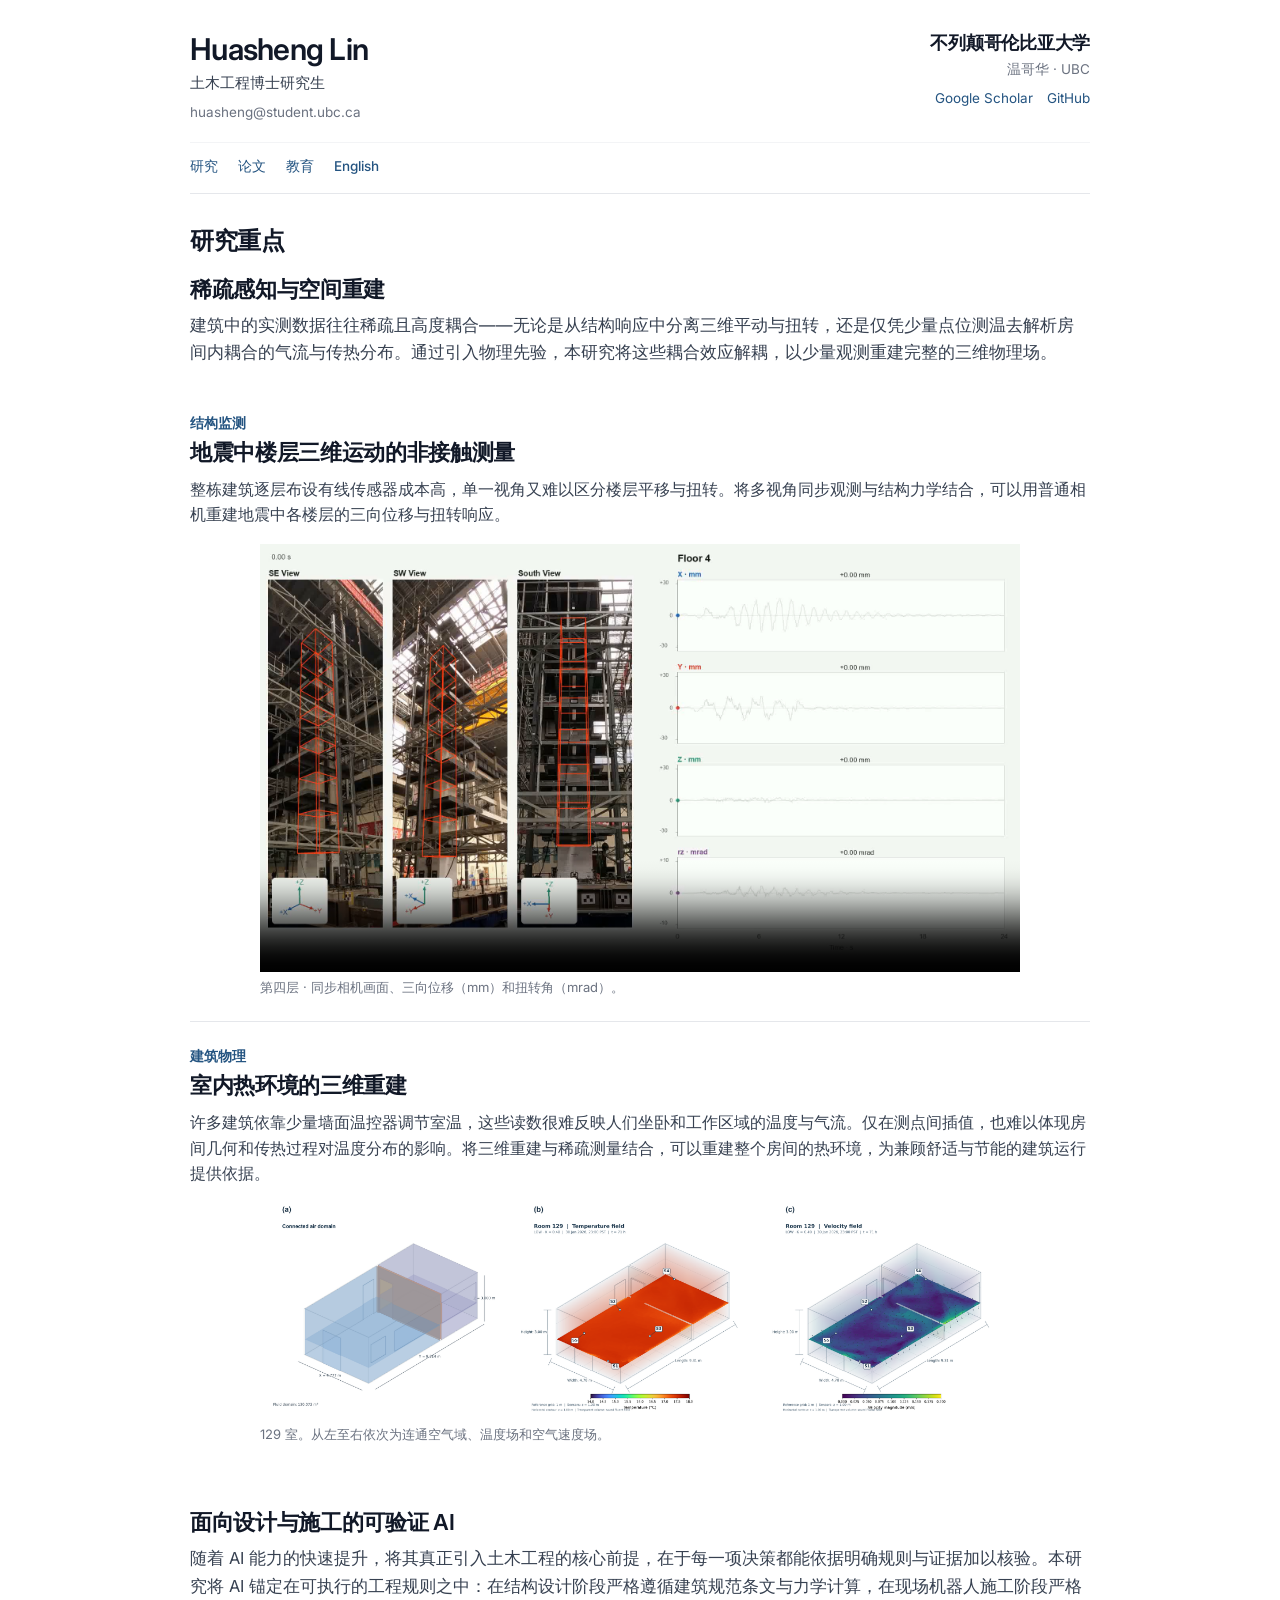
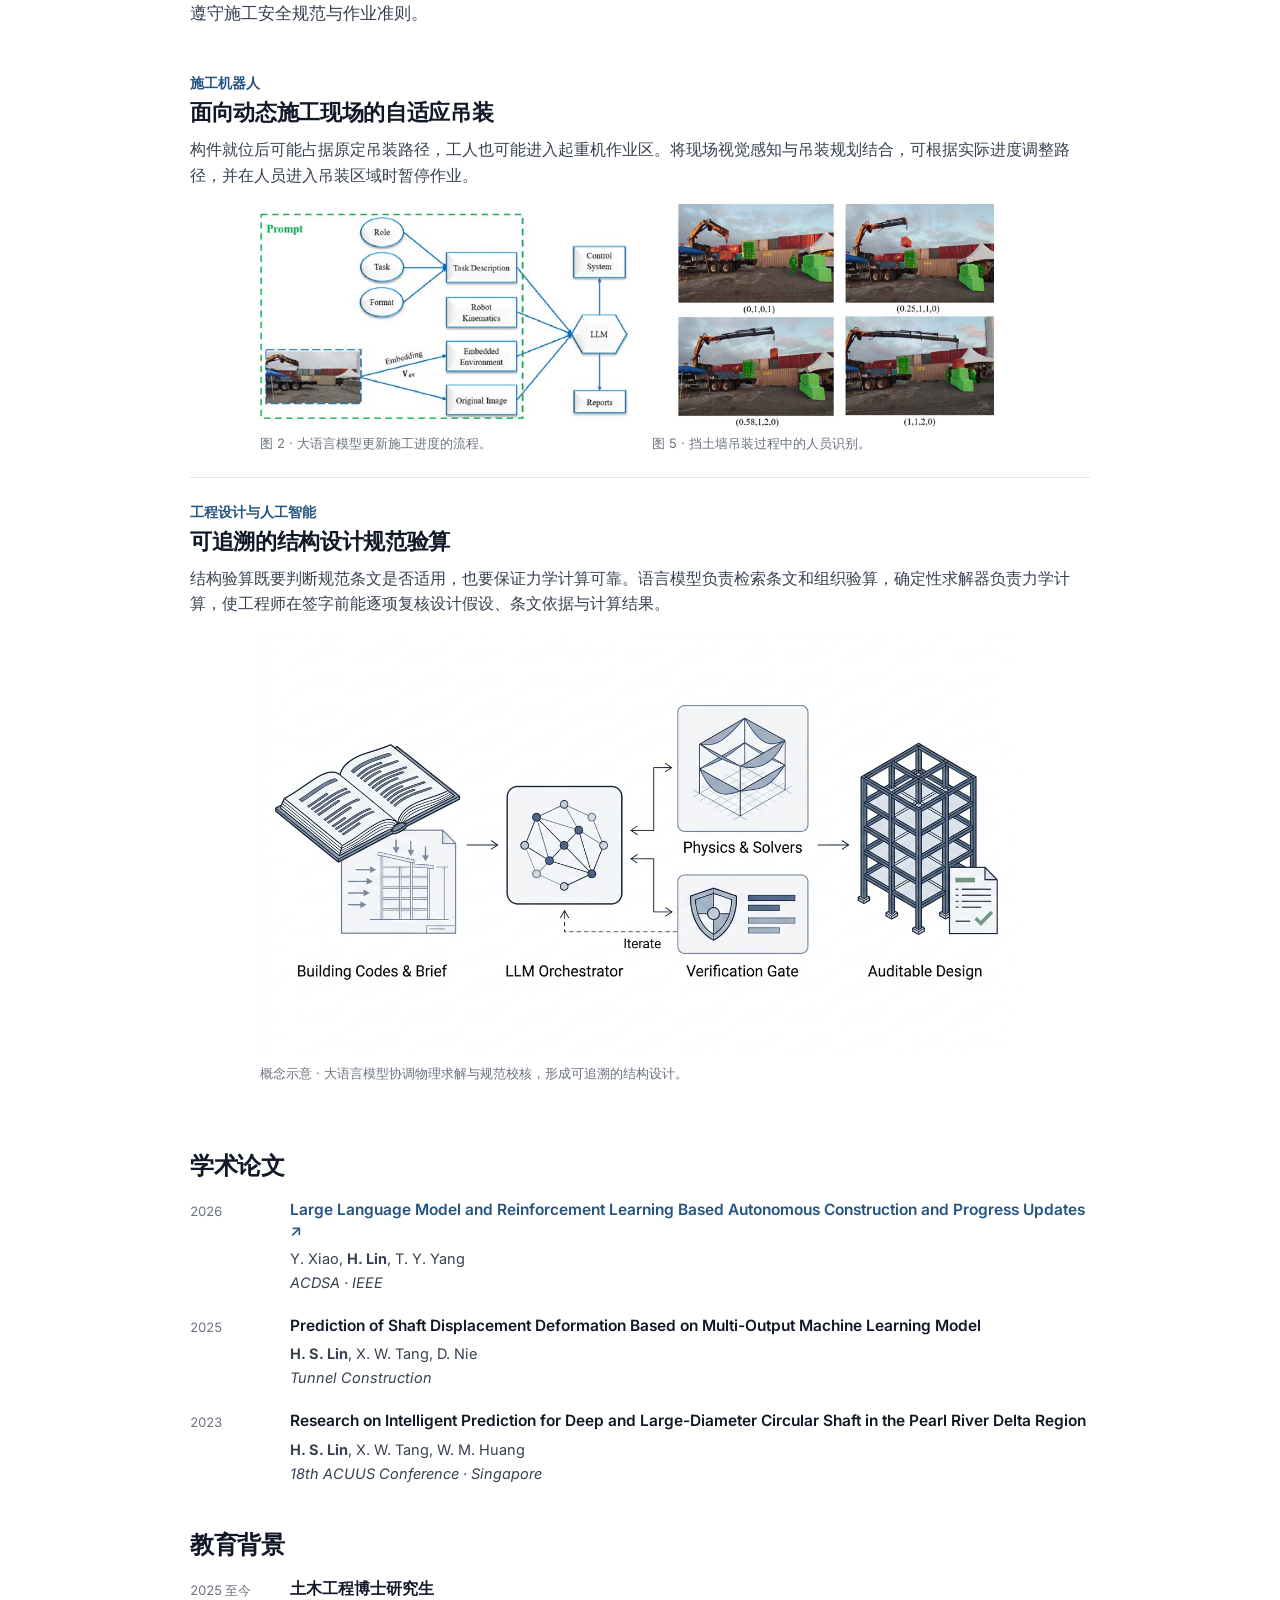
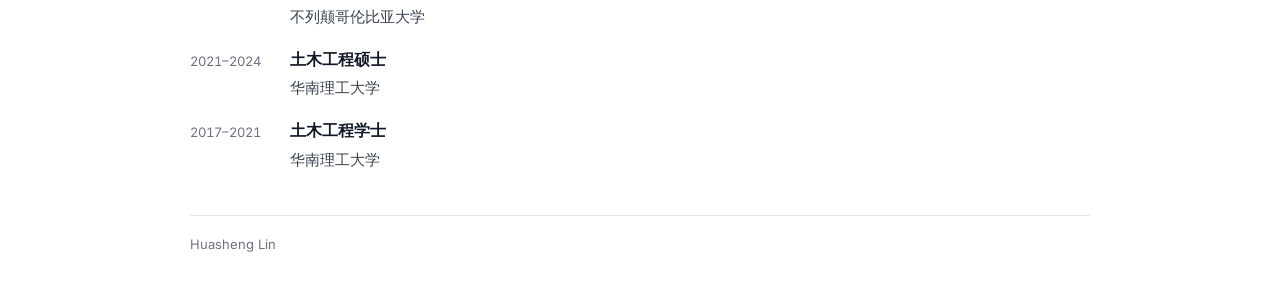
==== commit 776caad2: "Update sparse sensing summary to Option B in EN and ZH" ====
--- a/zh.html
+++ b/zh.html
@@ -2,4 +2,4 @@
 
 <html lang="zh-CN"><head><meta charset="utf-8"/><meta content="width=device-width, initial-scale=1" name="viewport"/><title>Huasheng Lin | UBC 土木工程</title><meta content="Huasheng Lin 的科研主页，涵盖结构监测、施工机器人和建筑模拟。" name="description"/><link rel="preconnect" href="https://fonts.googleapis.com"/><link rel="preconnect" href="https://fonts.gstatic.com" crossorigin/><link href="https://fonts.googleapis.com/css2?family=Inter:wght@400;500;600&display=swap" rel="stylesheet"/><link href="styles.css?v=3" rel="stylesheet"/></head><body><div class="page">
 <section class="hero" id="profile"><div class="hero-top"><div class="hero-left"><h1>Huasheng Lin</h1><p class="affil">土木工程博士研究生</p><p class="email-line"><button class="copy-email" type="button" data-email="huasheng@student.ubc.ca" title="点击复制邮箱">huasheng@student.ubc.ca</button><span class="copy-status" aria-live="polite"></span></p></div><div class="hero-right"><p class="university">不列颠哥伦比亚大学</p><p class="location">温哥华 · UBC</p><div class="links"><a href="https://scholar.google.com/citations?user=pujzl28AAAAJ&amp;hl=en">Google Scholar</a><a href="https://github.com/huashenglin97-glitch">GitHub</a></div></div></div><nav><a href="#research">研究</a><a href="#papers">论文</a><a href="#education">教育</a><a href="index.html" lang="en">English</a></nav></section><main>
-<section class="row" id="research"><h2>研究重点</h2><div><section class="theme-group"><h3>稀疏感知与空间重建</h3><p class="summary">真实建筑中的监测数据往往既稀疏又高度耦合——单一观测既混杂了结构的平动与扭转，也难以从零星测点中分辨室内气流与传热的复杂交互。通过引入物理先验，本研究将相互耦合的物理效应解耦，仅凭少量观测即可重建整层楼的三维运动与室内三维热环境场。</p><article class="project" id="structures"><h4>结构监测</h4><h5>地震中楼层三维运动的非接触测量</h5><p>整栋建筑逐层布设有线传感器成本高，单一视角又难以区分楼层平移与扭转。将多视角同步观测与结构力学结合，可以用普通相机重建地震中各楼层的三向位移与扭转响应。</p><figure id="experiment"><video aria-label="第四层结构响应" controls="" playsinline="" poster="assets/shm_4floor_poster.png" preload="none"><source src="assets/shm_4floor_tracking.mp4" type="video/mp4"/></video><figcaption>第四层 · 同步相机画面、三向位移（mm）和扭转角（mrad）。</figcaption></figure></article><article class="project" id="buildings"><h4>建筑物理</h4><h5>室内热环境的三维重建</h5><p>许多建筑依靠少量墙面温控器调节室温，这些读数很难反映人们坐卧和工作区域的温度与气流。仅在测点间插值，也难以体现房间几何和传热过程对温度分布的影响。将三维重建与稀疏测量结合，可以重建整个房间的热环境，为兼顾舒适与节能的建筑运行提供依据。</p><figure><a href="assets/room129-air-temperature-velocity.png"><img alt="129 室。从左至右依次为连通空气域、温度场和空气速度场。" loading="lazy" src="assets/room129-air-temperature-velocity.png"/></a><figcaption>129 室。从左至右依次为连通空气域、温度场和空气速度场。</figcaption></figure></article></section><section class="theme-group"><h3>面向设计与施工的可验证 AI</h3><p class="summary">随着 AI 能力的快速提升，将其真正引入土木工程的核心前提，在于每一项决策都能依据明确规则与证据加以核验。本研究将 AI 锚定在可执行的工程规则之中：在结构设计阶段严格遵循建筑规范条文与力学计算，在现场机器人施工阶段严格遵守施工安全规范与作业准则。</p><article class="project" id="robotics"><h4>施工机器人</h4><h5>面向动态施工现场的自适应吊装</h5><p>构件就位后可能占据原定吊装路径，工人也可能进入起重机作业区。将现场视觉感知与吊装规划结合，可根据实际进度调整路径，并在人员进入吊装区域时暂停作业。</p><div class="robotics-pair"><figure><a href="assets/progress-pipeline.jpg"><img alt="图 2 · 大语言模型更新施工进度的流程。" loading="lazy" src="assets/progress-pipeline.jpg"/></a><figcaption>图 2 · 大语言模型更新施工进度的流程。</figcaption></figure><figure><a href="assets/worker-detection.jpg"><img alt="图 5 · 挡土墙吊装过程中的人员识别。" loading="lazy" src="assets/worker-detection.jpg"/></a><figcaption>图 5 · 挡土墙吊装过程中的人员识别。</figcaption></figure></div></article><article class="project" id="design"><h4>工程设计与人工智能</h4><h5>可追溯的结构设计规范验算</h5><p>结构验算既要判断规范条文是否适用，也要保证力学计算可靠。语言模型负责检索条文和组织验算，确定性求解器负责力学计算，使工程师在签字前能逐项复核设计假设、条文依据与计算结果。</p><figure><a href="assets/auditable-design.png"><img alt="概念示意 · 大语言模型协调物理求解与规范校核，形成可追溯的结构设计。" loading="lazy" src="assets/auditable-design.png"/></a><figcaption>概念示意 · 大语言模型协调物理求解与规范校核，形成可追溯的结构设计。</figcaption></figure></article></section></div></section><section class="row" id="papers"><h2>学术论文</h2><div><article class="pub"><small>2026</small><div><h3><a href="https://doi.org/10.1109/ACDSA67686.2026.11468021">Large Language Model and Reinforcement Learning Based Autonomous Construction and Progress Updates ↗</a></h3><p>Y. Xiao, <b>H. Lin</b>, T. Y. Yang<br/><i>ACDSA · IEEE</i></p></div></article><article class="pub"><small>2025</small><div><h3>Prediction of Shaft Displacement Deformation Based on Multi-Output Machine Learning Model</h3><p><b>H. S. Lin</b>, X. W. Tang, D. Nie<br/><i>Tunnel Construction</i></p></div></article><article class="pub"><small>2023</small><div><h3>Research on Intelligent Prediction for Deep and Large-Diameter Circular Shaft in the Pearl River Delta Region</h3><p><b>H. S. Lin</b>, X. W. Tang, W. M. Huang<br/><i>18th ACUUS Conference · Singapore</i></p></div></article></div></section><section class="row" id="education"><h2>教育背景</h2><div><article class="pub"><small>2025 至今</small><div><h3>土木工程博士研究生</h3><p>不列颠哥伦比亚大学</p></div></article><article class="pub"><small>2021–2024</small><div><h3>土木工程硕士</h3><p>华南理工大学</p></div></article><article class="pub"><small>2017–2021</small><div><h3>土木工程学士</h3><p>华南理工大学</p></div></article></div></section></main><footer>Huasheng Lin</footer></div><script>document.querySelectorAll('.copy-email').forEach(b=>b.addEventListener('click',async()=>{const e=b.dataset.email,s=b.nextElementSibling;try{await navigator.clipboard.writeText(e);}catch{const t=document.createElement('textarea');t.value=e;document.body.appendChild(t);t.select();document.execCommand('copy');t.remove();}if(s){s.textContent='已复制';clearTimeout(b._t);b._t=setTimeout(()=>{s.textContent='';},1600);}}));</script></body></html>+<section class="row" id="research"><h2>研究重点</h2><div><section class="theme-group"><h3>稀疏感知与空间重建</h3><p class="summary">建筑中的实测数据往往稀疏且高度耦合——无论是从结构响应中分离三维平动与扭转，还是仅凭少量点位测温去解析房间内耦合的气流与传热分布。通过引入物理先验，本研究将这些耦合效应解耦，以少量观测重建完整的三维物理场。</p><article class="project" id="structures"><h4>结构监测</h4><h5>地震中楼层三维运动的非接触测量</h5><p>整栋建筑逐层布设有线传感器成本高，单一视角又难以区分楼层平移与扭转。将多视角同步观测与结构力学结合，可以用普通相机重建地震中各楼层的三向位移与扭转响应。</p><figure id="experiment"><video aria-label="第四层结构响应" controls="" playsinline="" poster="assets/shm_4floor_poster.png" preload="none"><source src="assets/shm_4floor_tracking.mp4" type="video/mp4"/></video><figcaption>第四层 · 同步相机画面、三向位移（mm）和扭转角（mrad）。</figcaption></figure></article><article class="project" id="buildings"><h4>建筑物理</h4><h5>室内热环境的三维重建</h5><p>许多建筑依靠少量墙面温控器调节室温，这些读数很难反映人们坐卧和工作区域的温度与气流。仅在测点间插值，也难以体现房间几何和传热过程对温度分布的影响。将三维重建与稀疏测量结合，可以重建整个房间的热环境，为兼顾舒适与节能的建筑运行提供依据。</p><figure><a href="assets/room129-air-temperature-velocity.png"><img alt="129 室。从左至右依次为连通空气域、温度场和空气速度场。" loading="lazy" src="assets/room129-air-temperature-velocity.png"/></a><figcaption>129 室。从左至右依次为连通空气域、温度场和空气速度场。</figcaption></figure></article></section><section class="theme-group"><h3>面向设计与施工的可验证 AI</h3><p class="summary">随着 AI 能力的快速提升，将其真正引入土木工程的核心前提，在于每一项决策都能依据明确规则与证据加以核验。本研究将 AI 锚定在可执行的工程规则之中：在结构设计阶段严格遵循建筑规范条文与力学计算，在现场机器人施工阶段严格遵守施工安全规范与作业准则。</p><article class="project" id="robotics"><h4>施工机器人</h4><h5>面向动态施工现场的自适应吊装</h5><p>构件就位后可能占据原定吊装路径，工人也可能进入起重机作业区。将现场视觉感知与吊装规划结合，可根据实际进度调整路径，并在人员进入吊装区域时暂停作业。</p><div class="robotics-pair"><figure><a href="assets/progress-pipeline.jpg"><img alt="图 2 · 大语言模型更新施工进度的流程。" loading="lazy" src="assets/progress-pipeline.jpg"/></a><figcaption>图 2 · 大语言模型更新施工进度的流程。</figcaption></figure><figure><a href="assets/worker-detection.jpg"><img alt="图 5 · 挡土墙吊装过程中的人员识别。" loading="lazy" src="assets/worker-detection.jpg"/></a><figcaption>图 5 · 挡土墙吊装过程中的人员识别。</figcaption></figure></div></article><article class="project" id="design"><h4>工程设计与人工智能</h4><h5>可追溯的结构设计规范验算</h5><p>结构验算既要判断规范条文是否适用，也要保证力学计算可靠。语言模型负责检索条文和组织验算，确定性求解器负责力学计算，使工程师在签字前能逐项复核设计假设、条文依据与计算结果。</p><figure><a href="assets/auditable-design.png"><img alt="概念示意 · 大语言模型协调物理求解与规范校核，形成可追溯的结构设计。" loading="lazy" src="assets/auditable-design.png"/></a><figcaption>概念示意 · 大语言模型协调物理求解与规范校核，形成可追溯的结构设计。</figcaption></figure></article></section></div></section><section class="row" id="papers"><h2>学术论文</h2><div><article class="pub"><small>2026</small><div><h3><a href="https://doi.org/10.1109/ACDSA67686.2026.11468021">Large Language Model and Reinforcement Learning Based Autonomous Construction and Progress Updates ↗</a></h3><p>Y. Xiao, <b>H. Lin</b>, T. Y. Yang<br/><i>ACDSA · IEEE</i></p></div></article><article class="pub"><small>2025</small><div><h3>Prediction of Shaft Displacement Deformation Based on Multi-Output Machine Learning Model</h3><p><b>H. S. Lin</b>, X. W. Tang, D. Nie<br/><i>Tunnel Construction</i></p></div></article><article class="pub"><small>2023</small><div><h3>Research on Intelligent Prediction for Deep and Large-Diameter Circular Shaft in the Pearl River Delta Region</h3><p><b>H. S. Lin</b>, X. W. Tang, W. M. Huang<br/><i>18th ACUUS Conference · Singapore</i></p></div></article></div></section><section class="row" id="education"><h2>教育背景</h2><div><article class="pub"><small>2025 至今</small><div><h3>土木工程博士研究生</h3><p>不列颠哥伦比亚大学</p></div></article><article class="pub"><small>2021–2024</small><div><h3>土木工程硕士</h3><p>华南理工大学</p></div></article><article class="pub"><small>2017–2021</small><div><h3>土木工程学士</h3><p>华南理工大学</p></div></article></div></section></main><footer>Huasheng Lin</footer></div><script>document.querySelectorAll('.copy-email').forEach(b=>b.addEventListener('click',async()=>{const e=b.dataset.email,s=b.nextElementSibling;try{await navigator.clipboard.writeText(e);}catch{const t=document.createElement('textarea');t.value=e;document.body.appendChild(t);t.select();document.execCommand('copy');t.remove();}if(s){s.textContent='已复制';clearTimeout(b._t);b._t=setTimeout(()=>{s.textContent='';},1600);}}));</script></body></html>
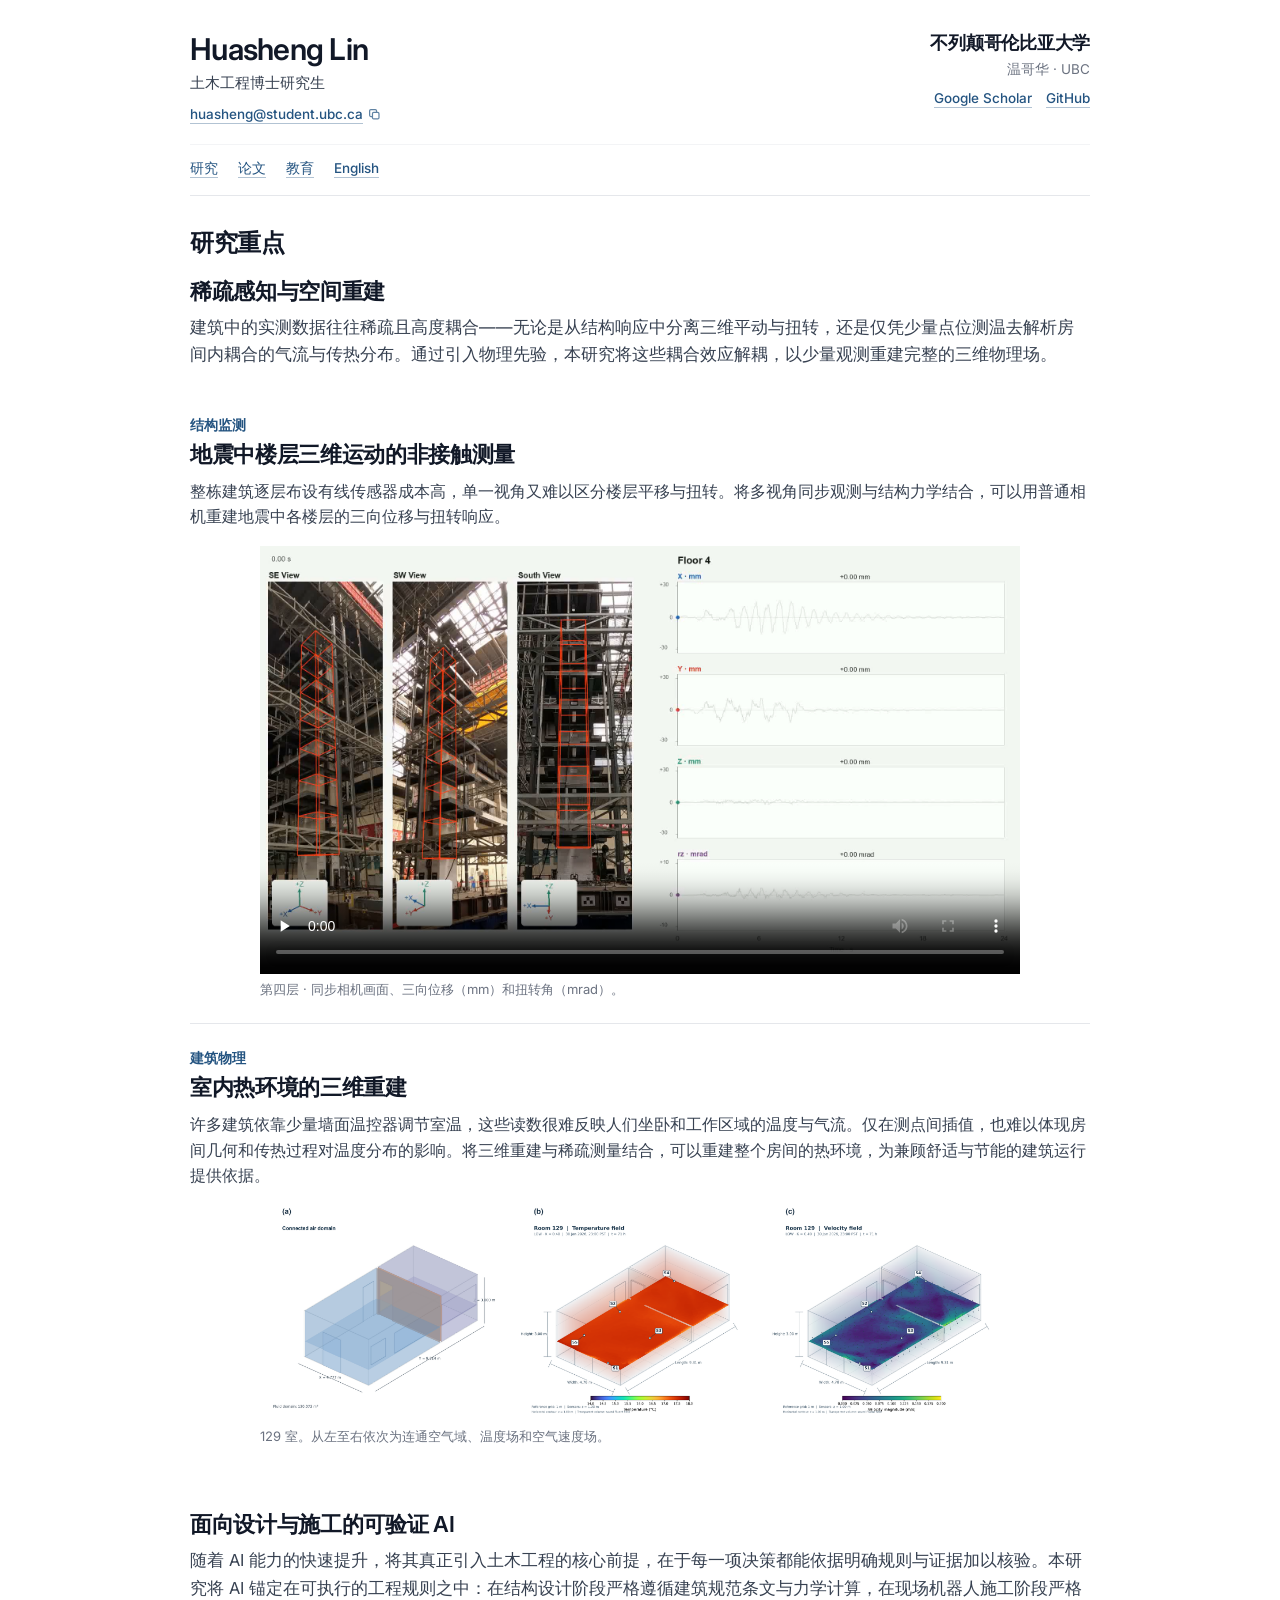
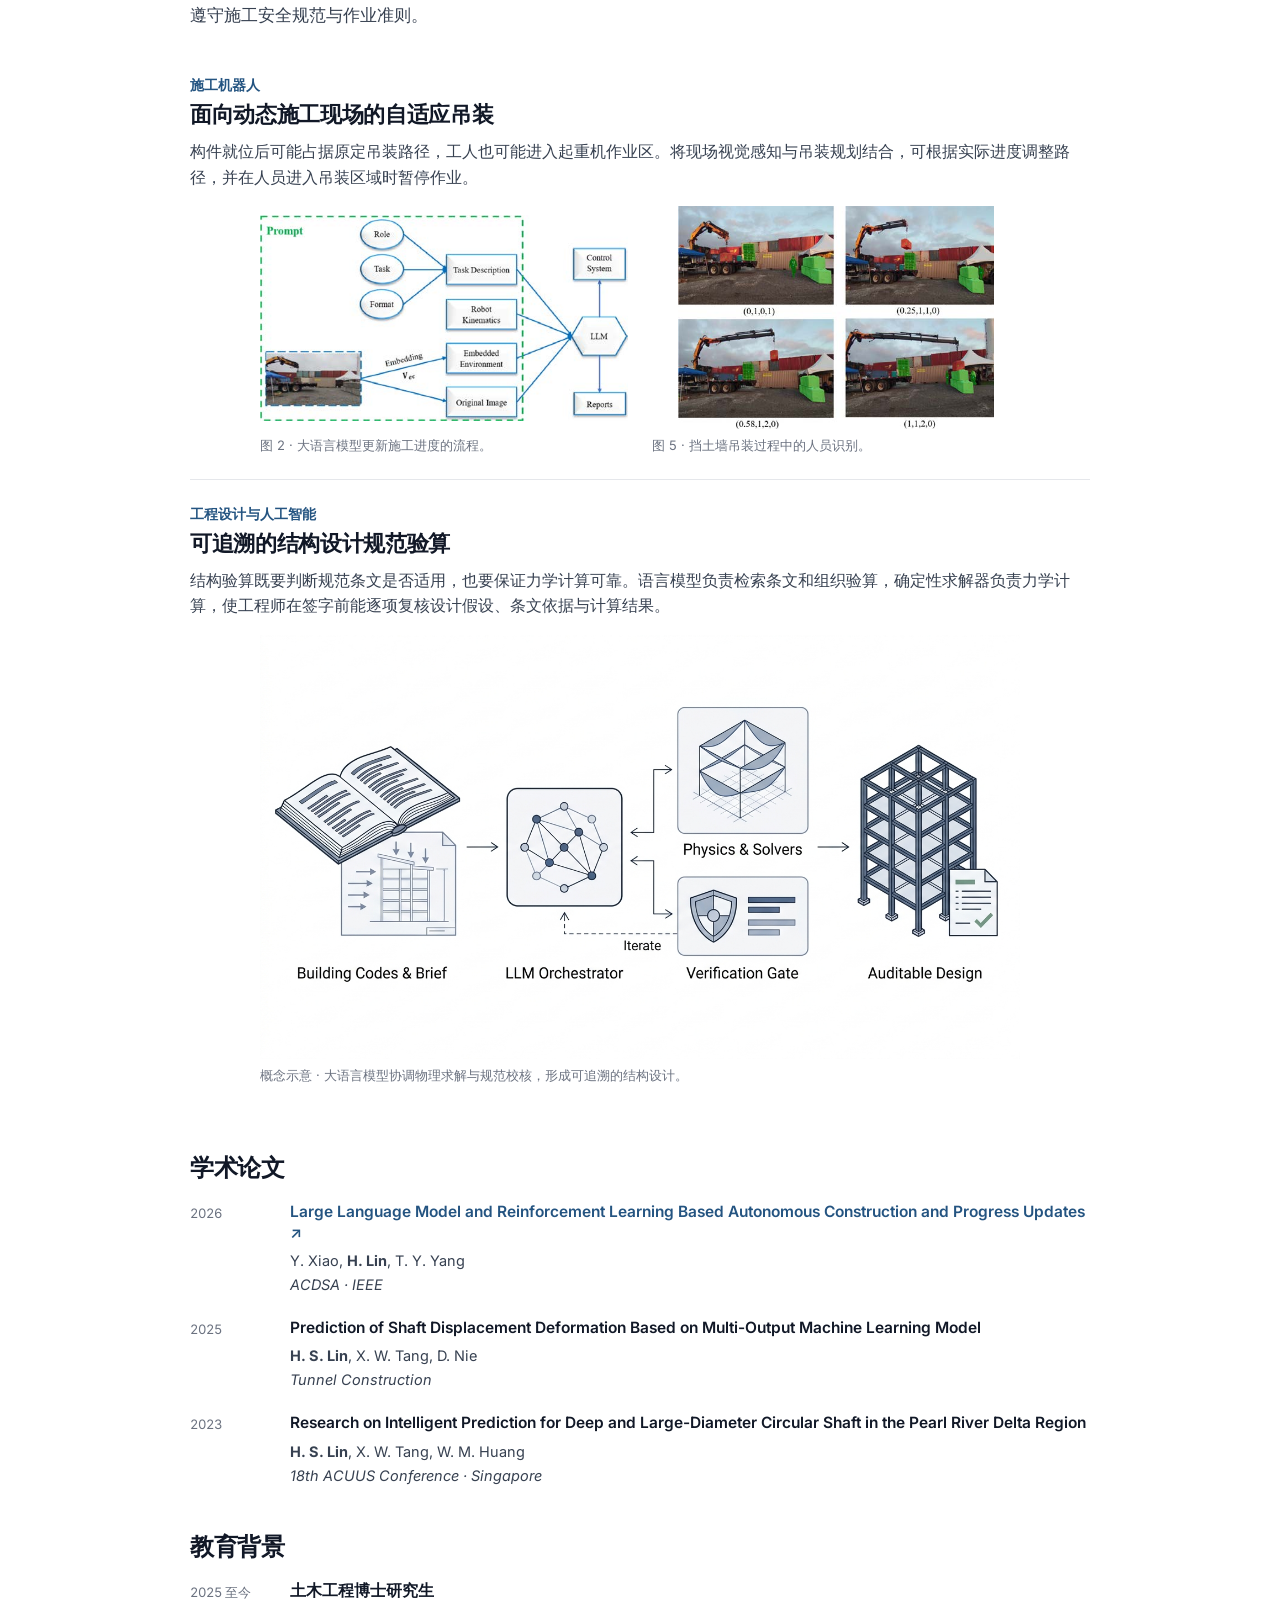
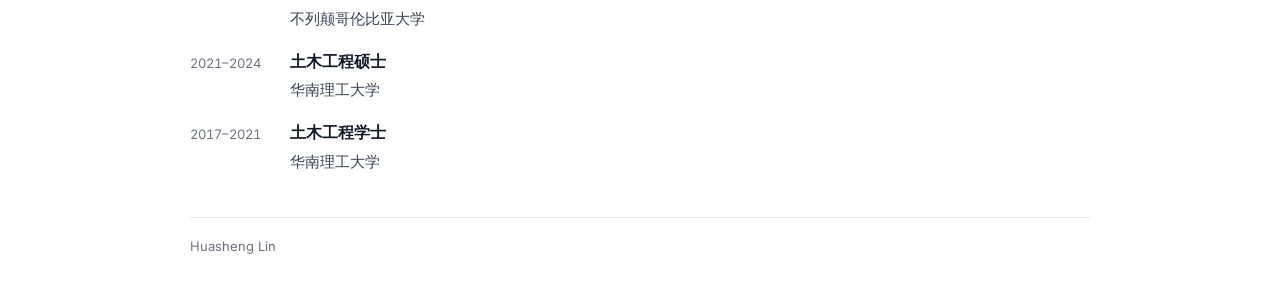
==== commit 554adeb9: "Unify all clickable header links style and add email copy icon animation" ====
--- a/zh.html
+++ b/zh.html
@@ -1,5 +1,5 @@
 <!DOCTYPE html>
 
-<html lang="zh-CN"><head><meta charset="utf-8"/><meta content="width=device-width, initial-scale=1" name="viewport"/><title>Huasheng Lin | UBC 土木工程</title><meta content="Huasheng Lin 的科研主页，涵盖结构监测、施工机器人和建筑模拟。" name="description"/><link rel="preconnect" href="https://fonts.googleapis.com"/><link rel="preconnect" href="https://fonts.gstatic.com" crossorigin/><link href="https://fonts.googleapis.com/css2?family=Inter:wght@400;500;600&display=swap" rel="stylesheet"/><link href="styles.css?v=3" rel="stylesheet"/></head><body><div class="page">
-<section class="hero" id="profile"><div class="hero-top"><div class="hero-left"><h1>Huasheng Lin</h1><p class="affil">土木工程博士研究生</p><p class="email-line"><button class="copy-email" type="button" data-email="huasheng@student.ubc.ca" title="点击复制邮箱">huasheng@student.ubc.ca</button><span class="copy-status" aria-live="polite"></span></p></div><div class="hero-right"><p class="university">不列颠哥伦比亚大学</p><p class="location">温哥华 · UBC</p><div class="links"><a href="https://scholar.google.com/citations?user=pujzl28AAAAJ&amp;hl=en">Google Scholar</a><a href="https://github.com/huashenglin97-glitch">GitHub</a></div></div></div><nav><a href="#research">研究</a><a href="#papers">论文</a><a href="#education">教育</a><a href="index.html" lang="en">English</a></nav></section><main>
-<section class="row" id="research"><h2>研究重点</h2><div><section class="theme-group"><h3>稀疏感知与空间重建</h3><p class="summary">建筑中的实测数据往往稀疏且高度耦合——无论是从结构响应中分离三维平动与扭转，还是仅凭少量点位测温去解析房间内耦合的气流与传热分布。通过引入物理先验，本研究将这些耦合效应解耦，以少量观测重建完整的三维物理场。</p><article class="project" id="structures"><h4>结构监测</h4><h5>地震中楼层三维运动的非接触测量</h5><p>整栋建筑逐层布设有线传感器成本高，单一视角又难以区分楼层平移与扭转。将多视角同步观测与结构力学结合，可以用普通相机重建地震中各楼层的三向位移与扭转响应。</p><figure id="experiment"><video aria-label="第四层结构响应" controls="" playsinline="" poster="assets/shm_4floor_poster.png" preload="none"><source src="assets/shm_4floor_tracking.mp4" type="video/mp4"/></video><figcaption>第四层 · 同步相机画面、三向位移（mm）和扭转角（mrad）。</figcaption></figure></article><article class="project" id="buildings"><h4>建筑物理</h4><h5>室内热环境的三维重建</h5><p>许多建筑依靠少量墙面温控器调节室温，这些读数很难反映人们坐卧和工作区域的温度与气流。仅在测点间插值，也难以体现房间几何和传热过程对温度分布的影响。将三维重建与稀疏测量结合，可以重建整个房间的热环境，为兼顾舒适与节能的建筑运行提供依据。</p><figure><a href="assets/room129-air-temperature-velocity.png"><img alt="129 室。从左至右依次为连通空气域、温度场和空气速度场。" loading="lazy" src="assets/room129-air-temperature-velocity.png"/></a><figcaption>129 室。从左至右依次为连通空气域、温度场和空气速度场。</figcaption></figure></article></section><section class="theme-group"><h3>面向设计与施工的可验证 AI</h3><p class="summary">随着 AI 能力的快速提升，将其真正引入土木工程的核心前提，在于每一项决策都能依据明确规则与证据加以核验。本研究将 AI 锚定在可执行的工程规则之中：在结构设计阶段严格遵循建筑规范条文与力学计算，在现场机器人施工阶段严格遵守施工安全规范与作业准则。</p><article class="project" id="robotics"><h4>施工机器人</h4><h5>面向动态施工现场的自适应吊装</h5><p>构件就位后可能占据原定吊装路径，工人也可能进入起重机作业区。将现场视觉感知与吊装规划结合，可根据实际进度调整路径，并在人员进入吊装区域时暂停作业。</p><div class="robotics-pair"><figure><a href="assets/progress-pipeline.jpg"><img alt="图 2 · 大语言模型更新施工进度的流程。" loading="lazy" src="assets/progress-pipeline.jpg"/></a><figcaption>图 2 · 大语言模型更新施工进度的流程。</figcaption></figure><figure><a href="assets/worker-detection.jpg"><img alt="图 5 · 挡土墙吊装过程中的人员识别。" loading="lazy" src="assets/worker-detection.jpg"/></a><figcaption>图 5 · 挡土墙吊装过程中的人员识别。</figcaption></figure></div></article><article class="project" id="design"><h4>工程设计与人工智能</h4><h5>可追溯的结构设计规范验算</h5><p>结构验算既要判断规范条文是否适用，也要保证力学计算可靠。语言模型负责检索条文和组织验算，确定性求解器负责力学计算，使工程师在签字前能逐项复核设计假设、条文依据与计算结果。</p><figure><a href="assets/auditable-design.png"><img alt="概念示意 · 大语言模型协调物理求解与规范校核，形成可追溯的结构设计。" loading="lazy" src="assets/auditable-design.png"/></a><figcaption>概念示意 · 大语言模型协调物理求解与规范校核，形成可追溯的结构设计。</figcaption></figure></article></section></div></section><section class="row" id="papers"><h2>学术论文</h2><div><article class="pub"><small>2026</small><div><h3><a href="https://doi.org/10.1109/ACDSA67686.2026.11468021">Large Language Model and Reinforcement Learning Based Autonomous Construction and Progress Updates ↗</a></h3><p>Y. Xiao, <b>H. Lin</b>, T. Y. Yang<br/><i>ACDSA · IEEE</i></p></div></article><article class="pub"><small>2025</small><div><h3>Prediction of Shaft Displacement Deformation Based on Multi-Output Machine Learning Model</h3><p><b>H. S. Lin</b>, X. W. Tang, D. Nie<br/><i>Tunnel Construction</i></p></div></article><article class="pub"><small>2023</small><div><h3>Research on Intelligent Prediction for Deep and Large-Diameter Circular Shaft in the Pearl River Delta Region</h3><p><b>H. S. Lin</b>, X. W. Tang, W. M. Huang<br/><i>18th ACUUS Conference · Singapore</i></p></div></article></div></section><section class="row" id="education"><h2>教育背景</h2><div><article class="pub"><small>2025 至今</small><div><h3>土木工程博士研究生</h3><p>不列颠哥伦比亚大学</p></div></article><article class="pub"><small>2021–2024</small><div><h3>土木工程硕士</h3><p>华南理工大学</p></div></article><article class="pub"><small>2017–2021</small><div><h3>土木工程学士</h3><p>华南理工大学</p></div></article></div></section></main><footer>Huasheng Lin</footer></div><script>document.querySelectorAll('.copy-email').forEach(b=>b.addEventListener('click',async()=>{const e=b.dataset.email,s=b.nextElementSibling;try{await navigator.clipboard.writeText(e);}catch{const t=document.createElement('textarea');t.value=e;document.body.appendChild(t);t.select();document.execCommand('copy');t.remove();}if(s){s.textContent='已复制';clearTimeout(b._t);b._t=setTimeout(()=>{s.textContent='';},1600);}}));</script></body></html>+<html lang="zh-CN"><head><meta charset="utf-8"/><meta content="width=device-width, initial-scale=1" name="viewport"/><title>Huasheng Lin | UBC 土木工程</title><meta content="Huasheng Lin 的科研主页，涵盖结构监测、施工机器人和建筑模拟。" name="description"/><link rel="preconnect" href="https://fonts.googleapis.com"/><link rel="preconnect" href="https://fonts.gstatic.com" crossorigin/><link href="https://fonts.googleapis.com/css2?family=Inter:wght@400;500;600&display=swap" rel="stylesheet"/><link href="styles.css?v=4" rel="stylesheet"/></head><body><div class="page">
+<section class="hero" id="profile"><div class="hero-top"><div class="hero-left"><h1>Huasheng Lin</h1><p class="affil">土木工程博士研究生</p><p class="email-line"><button class="copy-email" type="button" data-email="huasheng@student.ubc.ca" title="点击复制邮箱"><span>huasheng@student.ubc.ca</span><svg class="copy-icon" viewBox="0 0 16 16" fill="none" stroke="currentColor" stroke-width="1.5" stroke-linecap="round" stroke-linejoin="round" aria-hidden="true"><rect x="5.5" y="5.5" width="8" height="8" rx="1.5"/><path d="M10.5 5.5V3.5A1.5 1.5 0 0 0 9 2H3.5A1.5 1.5 0 0 0 2 3.5V9a1.5 1.5 0 0 0 1.5 1.5h2"/></svg></button><span class="copy-status" aria-live="polite"></span></p></div><div class="hero-right"><p class="university">不列颠哥伦比亚大学</p><p class="location">温哥华 · UBC</p><div class="links"><a href="https://scholar.google.com/citations?user=pujzl28AAAAJ&amp;hl=en">Google Scholar</a><a href="https://github.com/huashenglin97-glitch">GitHub</a></div></div></div><nav><a href="#research">研究</a><a href="#papers">论文</a><a href="#education">教育</a><a href="index.html" lang="en">English</a></nav></section><main>
+<section class="row" id="research"><h2>研究重点</h2><div><section class="theme-group"><h3>稀疏感知与空间重建</h3><p class="summary">建筑中的实测数据往往稀疏且高度耦合——无论是从结构响应中分离三维平动与扭转，还是仅凭少量点位测温去解析房间内耦合的气流与传热分布。通过引入物理先验，本研究将这些耦合效应解耦，以少量观测重建完整的三维物理场。</p><article class="project" id="structures"><h4>结构监测</h4><h5>地震中楼层三维运动的非接触测量</h5><p>整栋建筑逐层布设有线传感器成本高，单一视角又难以区分楼层平移与扭转。将多视角同步观测与结构力学结合，可以用普通相机重建地震中各楼层的三向位移与扭转响应。</p><figure id="experiment"><video aria-label="第四层结构响应" controls="" playsinline="" poster="assets/shm_4floor_poster.png" preload="none"><source src="assets/shm_4floor_tracking.mp4" type="video/mp4"/></video><figcaption>第四层 · 同步相机画面、三向位移（mm）和扭转角（mrad）。</figcaption></figure></article><article class="project" id="buildings"><h4>建筑物理</h4><h5>室内热环境的三维重建</h5><p>许多建筑依靠少量墙面温控器调节室温，这些读数很难反映人们坐卧和工作区域的温度与气流。仅在测点间插值，也难以体现房间几何和传热过程对温度分布的影响。将三维重建与稀疏测量结合，可以重建整个房间的热环境，为兼顾舒适与节能的建筑运行提供依据。</p><figure><a href="assets/room129-air-temperature-velocity.png"><img alt="129 室。从左至右依次为连通空气域、温度场和空气速度场。" loading="lazy" src="assets/room129-air-temperature-velocity.png"/></a><figcaption>129 室。从左至右依次为连通空气域、温度场和空气速度场。</figcaption></figure></article></section><section class="theme-group"><h3>面向设计与施工的可验证 AI</h3><p class="summary">随着 AI 能力的快速提升，将其真正引入土木工程的核心前提，在于每一项决策都能依据明确规则与证据加以核验。本研究将 AI 锚定在可执行的工程规则之中：在结构设计阶段严格遵循建筑规范条文与力学计算，在现场机器人施工阶段严格遵守施工安全规范与作业准则。</p><article class="project" id="robotics"><h4>施工机器人</h4><h5>面向动态施工现场的自适应吊装</h5><p>构件就位后可能占据原定吊装路径，工人也可能进入起重机作业区。将现场视觉感知与吊装规划结合，可根据实际进度调整路径，并在人员进入吊装区域时暂停作业。</p><div class="robotics-pair"><figure><a href="assets/progress-pipeline.jpg"><img alt="图 2 · 大语言模型更新施工进度的流程。" loading="lazy" src="assets/progress-pipeline.jpg"/></a><figcaption>图 2 · 大语言模型更新施工进度的流程。</figcaption></figure><figure><a href="assets/worker-detection.jpg"><img alt="图 5 · 挡土墙吊装过程中的人员识别。" loading="lazy" src="assets/worker-detection.jpg"/></a><figcaption>图 5 · 挡土墙吊装过程中的人员识别。</figcaption></figure></div></article><article class="project" id="design"><h4>工程设计与人工智能</h4><h5>可追溯的结构设计规范验算</h5><p>结构验算既要判断规范条文是否适用，也要保证力学计算可靠。语言模型负责检索条文和组织验算，确定性求解器负责力学计算，使工程师在签字前能逐项复核设计假设、条文依据与计算结果。</p><figure><a href="assets/auditable-design.png"><img alt="概念示意 · 大语言模型协调物理求解与规范校核，形成可追溯的结构设计。" loading="lazy" src="assets/auditable-design.png"/></a><figcaption>概念示意 · 大语言模型协调物理求解与规范校核，形成可追溯的结构设计。</figcaption></figure></article></section></div></section><section class="row" id="papers"><h2>学术论文</h2><div><article class="pub"><small>2026</small><div><h3><a href="https://doi.org/10.1109/ACDSA67686.2026.11468021">Large Language Model and Reinforcement Learning Based Autonomous Construction and Progress Updates ↗</a></h3><p>Y. Xiao, <b>H. Lin</b>, T. Y. Yang<br/><i>ACDSA · IEEE</i></p></div></article><article class="pub"><small>2025</small><div><h3>Prediction of Shaft Displacement Deformation Based on Multi-Output Machine Learning Model</h3><p><b>H. S. Lin</b>, X. W. Tang, D. Nie<br/><i>Tunnel Construction</i></p></div></article><article class="pub"><small>2023</small><div><h3>Research on Intelligent Prediction for Deep and Large-Diameter Circular Shaft in the Pearl River Delta Region</h3><p><b>H. S. Lin</b>, X. W. Tang, W. M. Huang<br/><i>18th ACUUS Conference · Singapore</i></p></div></article></div></section><section class="row" id="education"><h2>教育背景</h2><div><article class="pub"><small>2025 至今</small><div><h3>土木工程博士研究生</h3><p>不列颠哥伦比亚大学</p></div></article><article class="pub"><small>2021–2024</small><div><h3>土木工程硕士</h3><p>华南理工大学</p></div></article><article class="pub"><small>2017–2021</small><div><h3>土木工程学士</h3><p>华南理工大学</p></div></article></div></section></main><footer>Huasheng Lin</footer></div><script>const copySvg='<rect x="5.5" y="5.5" width="8" height="8" rx="1.5"/><path d="M10.5 5.5V3.5A1.5 1.5 0 0 0 9 2H3.5A1.5 1.5 0 0 0 2 3.5V9a1.5 1.5 0 0 0 1.5 1.5h2"/>',checkSvg='<path d="M3 8.5l3.2 3.2L13 4.8"/>';document.querySelectorAll('.copy-email').forEach(b=>b.addEventListener('click',async()=>{const e=b.dataset.email,s=b.nextElementSibling,ic=b.querySelector('.copy-icon');try{await navigator.clipboard.writeText(e);}catch{const t=document.createElement('textarea');t.value=e;document.body.appendChild(t);t.select();document.execCommand('copy');t.remove();}b.classList.add('copied');if(ic)ic.innerHTML=checkSvg;if(s){s.textContent='已复制';s.classList.add('show');}clearTimeout(b._t);b._t=setTimeout(()=>{b.classList.remove('copied');if(ic)ic.innerHTML=copySvg;if(s)s.classList.remove('show');},1600);}));</script></body></html>
--- a/styles.css
+++ b/styles.css
@@ -80,9 +80,23 @@
 }
 
 .email-line {
-  margin-top: 2px;
+  margin-top: 4px;
+  display: inline-flex;
+  align-items: center;
+  gap: 8px;
+}
+
+.copy-email,
+.links a,
+.hero nav a {
   font-size: 13.5px;
-  color: var(--soft);
+  font-weight: 500;
+  color: var(--blue);
+  text-decoration: underline;
+  text-decoration-color: rgba(36, 84, 129, 0.35);
+  text-underline-offset: 4px;
+  text-decoration-thickness: 1px;
+  transition: color 0.16s ease, text-decoration-color 0.16s ease, transform 0.12s ease;
 }
 
 .copy-email {
@@ -92,22 +106,56 @@
   background: transparent;
   padding: 0;
   margin: 0;
-  font: inherit;
-  color: var(--soft);
+  font-family: inherit;
+  line-height: inherit;
+  display: inline-flex;
+  align-items: center;
+  gap: 5px;
   cursor: pointer;
 }
 
-.copy-email:hover {
-  color: var(--blue);
-  text-decoration: underline;
-  text-underline-offset: 4px;
+.copy-email:active {
+  transform: scale(0.98);
+}
+
+.copy-email:hover,
+.links a:hover,
+.hero nav a:hover {
+  color: #152e49;
+  text-decoration-color: #152e49;
+}
+
+.copy-icon {
+  width: 13px;
+  height: 13px;
+  flex-shrink: 0;
+  opacity: 0.72;
+  transition: opacity 0.16s ease, transform 0.2s ease;
+}
+
+.copy-email:hover .copy-icon {
+  opacity: 1;
+}
+
+.copy-email.copied .copy-icon {
+  color: #1e7a50;
+  opacity: 1;
+  transform: scale(1.1);
 }
 
 .copy-status {
-  margin-left: 8px;
   font-size: 12px;
   font-weight: 500;
-  color: var(--blue);
+  color: #1e7a50;
+  opacity: 0;
+  transform: translateY(3px);
+  transition: opacity 0.2s ease, transform 0.2s ease;
+  pointer-events: none;
+}
+
+.copy-status.show {
+  opacity: 1;
+  transform: translateY(0);
 }
 
 .links {
@@ -116,7 +164,6 @@
   justify-content: flex-end;
   gap: 6px 14px;
   margin-top: 4px;
-  font-size: 13.5px;
 }
 
 .hero nav {
@@ -126,8 +173,6 @@
   margin-top: 18px;
   padding-top: 12px;
   border-top: 1px solid #f3f4f6;
-  font-size: 13.5px;
-  font-weight: 500;
 }
 
 a {
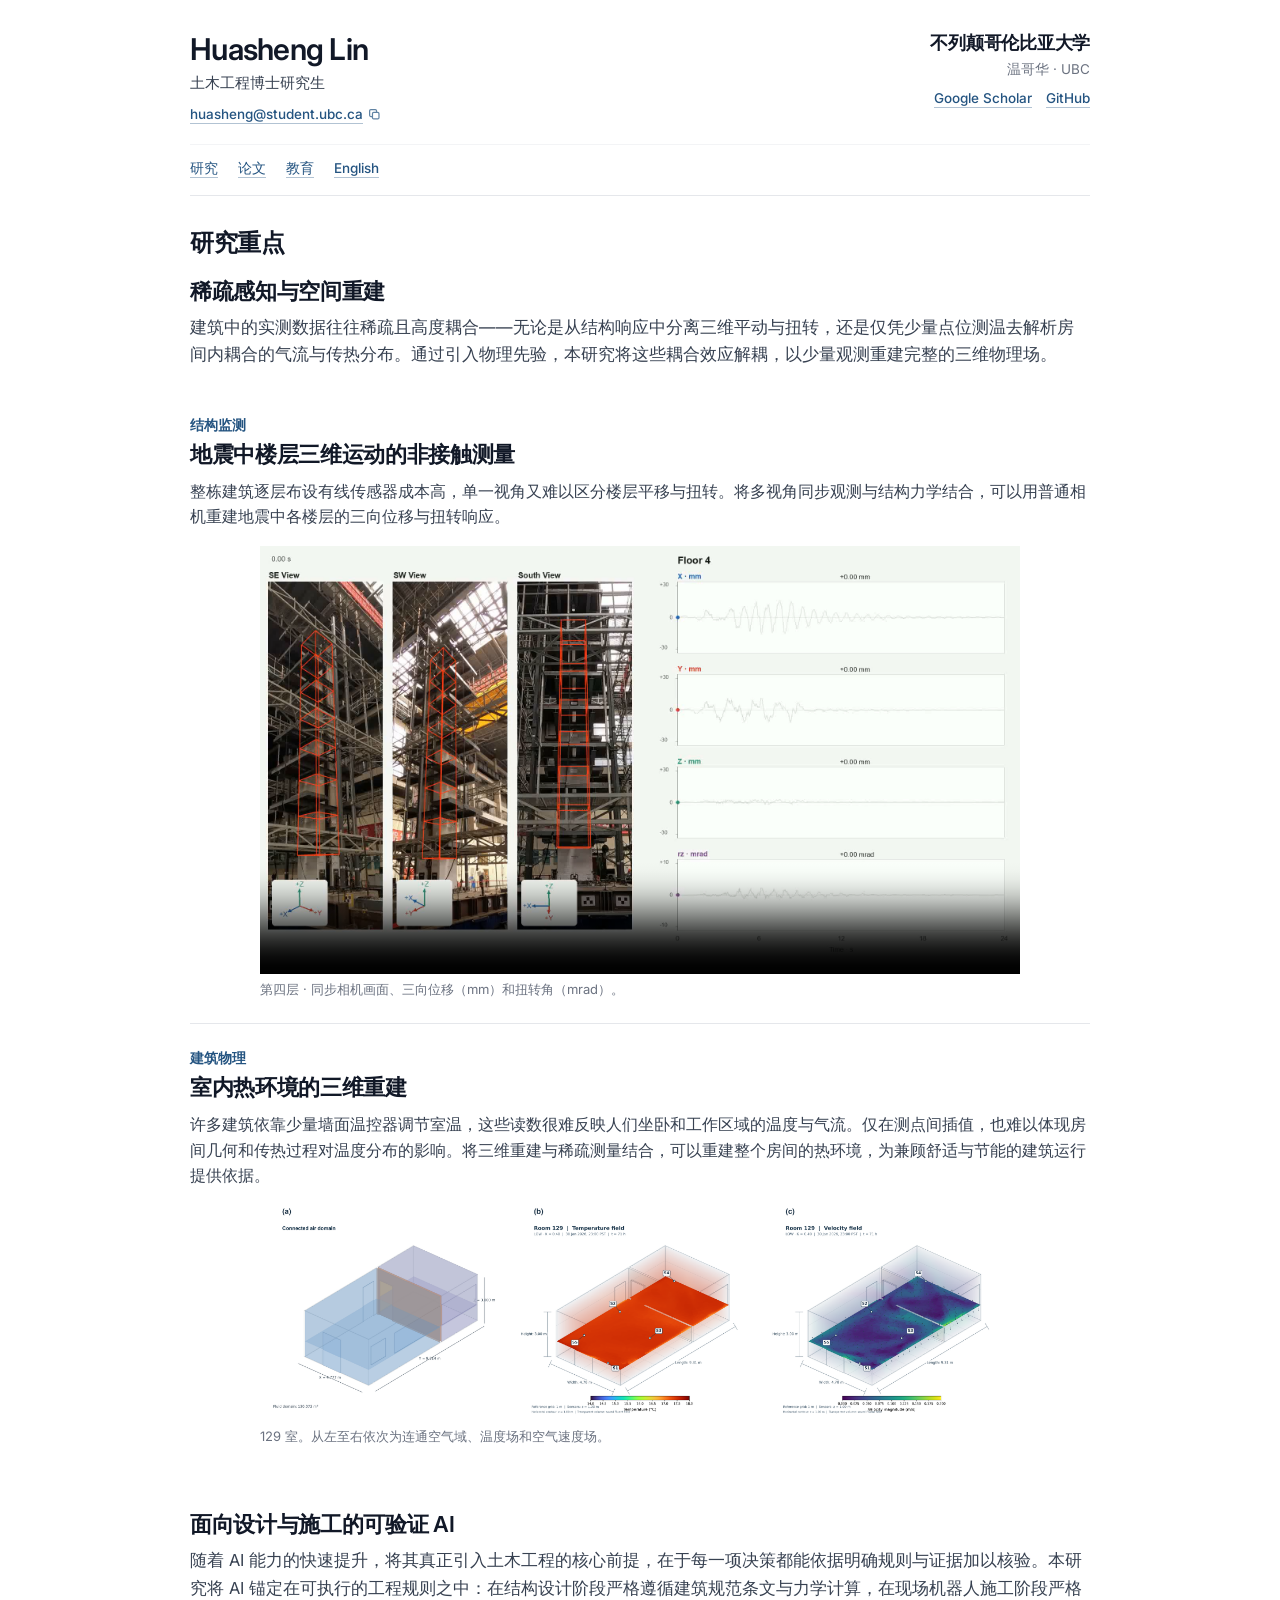
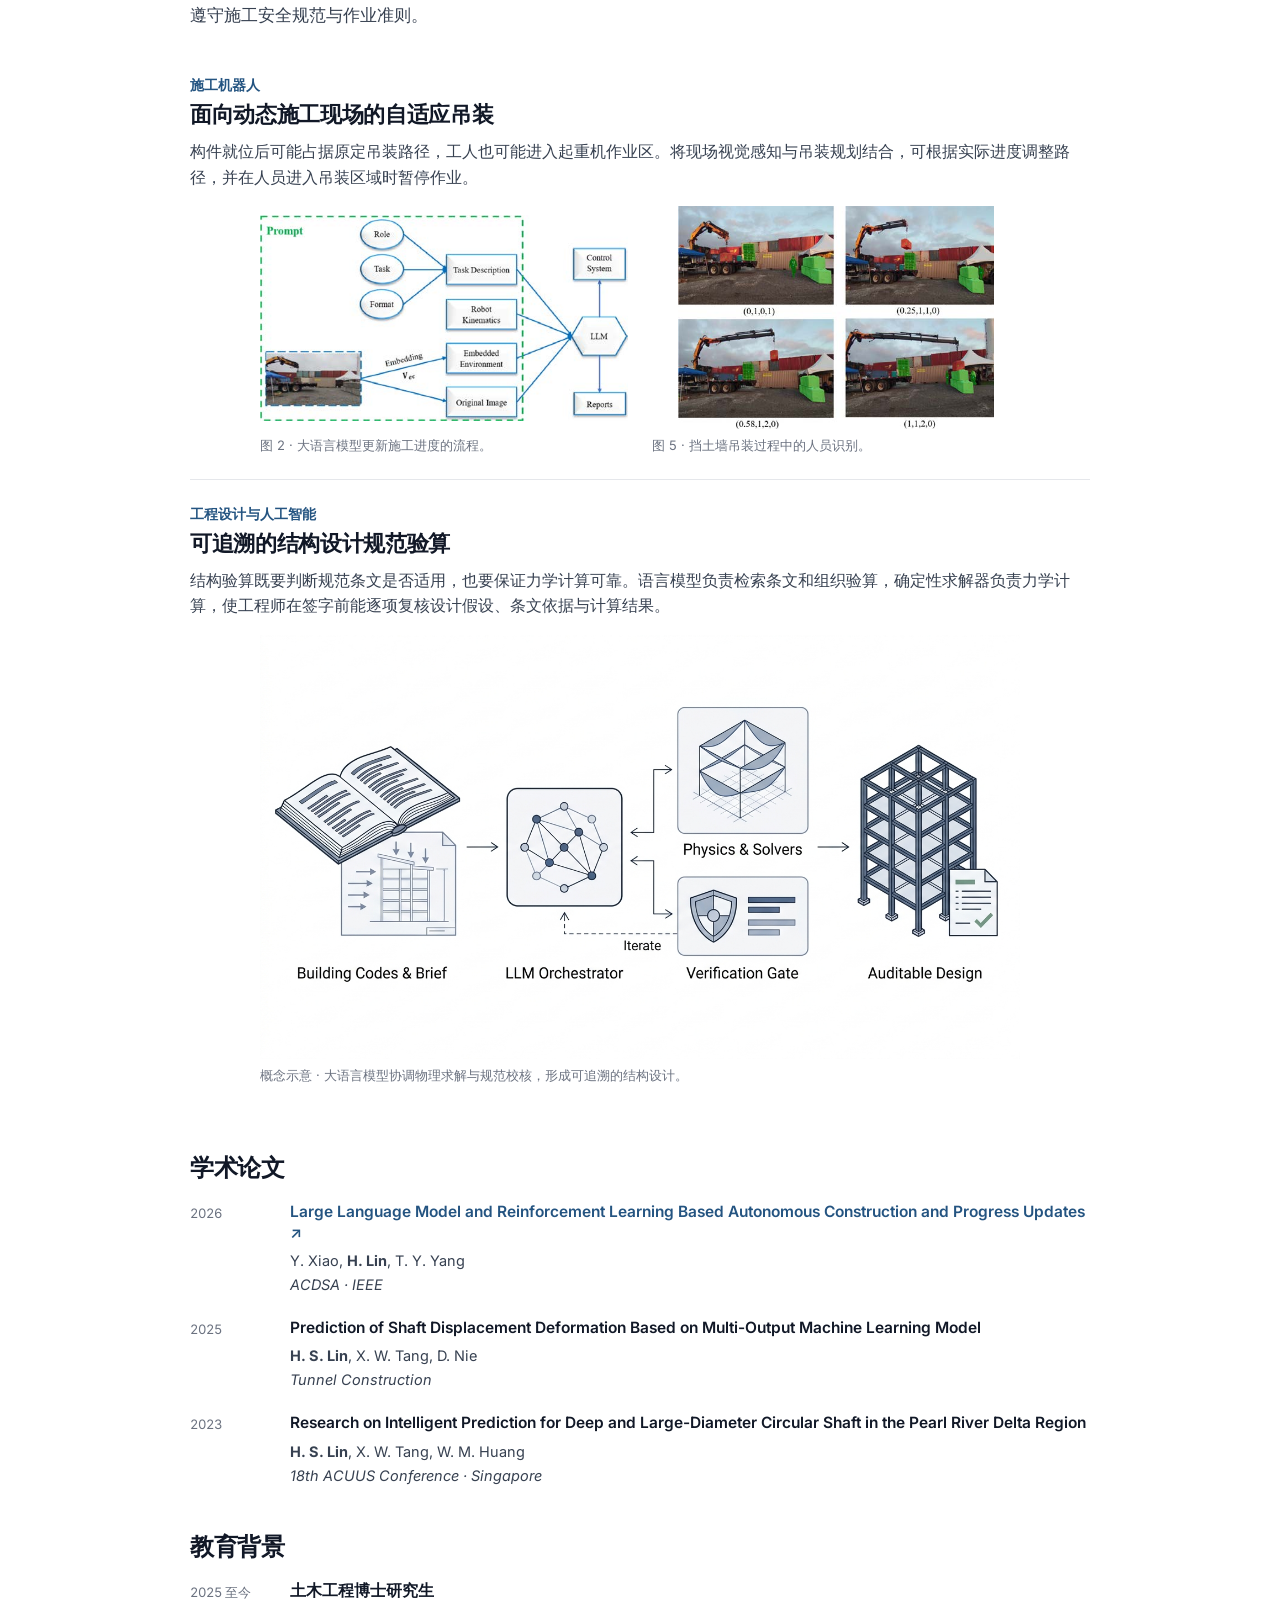
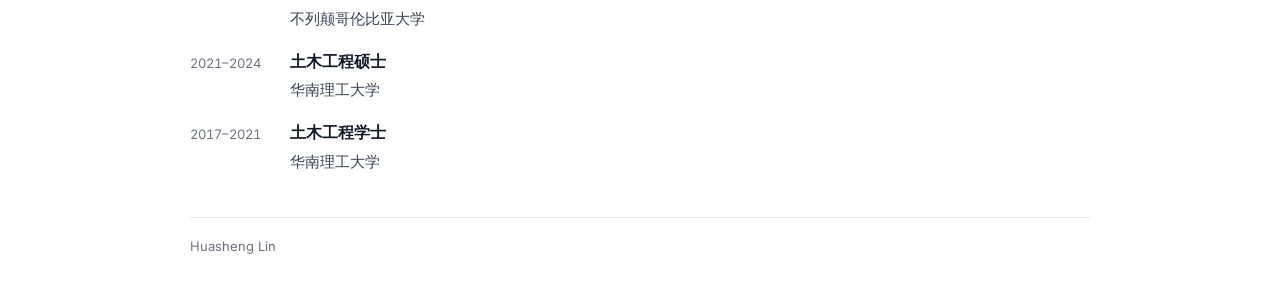
==== commit 6cd506c4: "Update GitHub profile link to lin-huasheng" ====
--- a/zh.html
+++ b/zh.html
@@ -1,5 +1,5 @@
 <!DOCTYPE html>
 
 <html lang="zh-CN"><head><meta charset="utf-8"/><meta content="width=device-width, initial-scale=1" name="viewport"/><title>Huasheng Lin | UBC 土木工程</title><meta content="Huasheng Lin 的科研主页，涵盖结构监测、施工机器人和建筑模拟。" name="description"/><link rel="preconnect" href="https://fonts.googleapis.com"/><link rel="preconnect" href="https://fonts.gstatic.com" crossorigin/><link href="https://fonts.googleapis.com/css2?family=Inter:wght@400;500;600&display=swap" rel="stylesheet"/><link href="styles.css?v=4" rel="stylesheet"/></head><body><div class="page">
-<section class="hero" id="profile"><div class="hero-top"><div class="hero-left"><h1>Huasheng Lin</h1><p class="affil">土木工程博士研究生</p><p class="email-line"><button class="copy-email" type="button" data-email="huasheng@student.ubc.ca" title="点击复制邮箱"><span>huasheng@student.ubc.ca</span><svg class="copy-icon" viewBox="0 0 16 16" fill="none" stroke="currentColor" stroke-width="1.5" stroke-linecap="round" stroke-linejoin="round" aria-hidden="true"><rect x="5.5" y="5.5" width="8" height="8" rx="1.5"/><path d="M10.5 5.5V3.5A1.5 1.5 0 0 0 9 2H3.5A1.5 1.5 0 0 0 2 3.5V9a1.5 1.5 0 0 0 1.5 1.5h2"/></svg></button><span class="copy-status" aria-live="polite"></span></p></div><div class="hero-right"><p class="university">不列颠哥伦比亚大学</p><p class="location">温哥华 · UBC</p><div class="links"><a href="https://scholar.google.com/citations?user=pujzl28AAAAJ&amp;hl=en">Google Scholar</a><a href="https://github.com/huashenglin97-glitch">GitHub</a></div></div></div><nav><a href="#research">研究</a><a href="#papers">论文</a><a href="#education">教育</a><a href="index.html" lang="en">English</a></nav></section><main>
+<section class="hero" id="profile"><div class="hero-top"><div class="hero-left"><h1>Huasheng Lin</h1><p class="affil">土木工程博士研究生</p><p class="email-line"><button class="copy-email" type="button" data-email="huasheng@student.ubc.ca" title="点击复制邮箱"><span>huasheng@student.ubc.ca</span><svg class="copy-icon" viewBox="0 0 16 16" fill="none" stroke="currentColor" stroke-width="1.5" stroke-linecap="round" stroke-linejoin="round" aria-hidden="true"><rect x="5.5" y="5.5" width="8" height="8" rx="1.5"/><path d="M10.5 5.5V3.5A1.5 1.5 0 0 0 9 2H3.5A1.5 1.5 0 0 0 2 3.5V9a1.5 1.5 0 0 0 1.5 1.5h2"/></svg></button><span class="copy-status" aria-live="polite"></span></p></div><div class="hero-right"><p class="university">不列颠哥伦比亚大学</p><p class="location">温哥华 · UBC</p><div class="links"><a href="https://scholar.google.com/citations?user=pujzl28AAAAJ&amp;hl=en">Google Scholar</a><a href="https://github.com/lin-huasheng">GitHub</a></div></div></div><nav><a href="#research">研究</a><a href="#papers">论文</a><a href="#education">教育</a><a href="index.html" lang="en">English</a></nav></section><main>
 <section class="row" id="research"><h2>研究重点</h2><div><section class="theme-group"><h3>稀疏感知与空间重建</h3><p class="summary">建筑中的实测数据往往稀疏且高度耦合——无论是从结构响应中分离三维平动与扭转，还是仅凭少量点位测温去解析房间内耦合的气流与传热分布。通过引入物理先验，本研究将这些耦合效应解耦，以少量观测重建完整的三维物理场。</p><article class="project" id="structures"><h4>结构监测</h4><h5>地震中楼层三维运动的非接触测量</h5><p>整栋建筑逐层布设有线传感器成本高，单一视角又难以区分楼层平移与扭转。将多视角同步观测与结构力学结合，可以用普通相机重建地震中各楼层的三向位移与扭转响应。</p><figure id="experiment"><video aria-label="第四层结构响应" controls="" playsinline="" poster="assets/shm_4floor_poster.png" preload="none"><source src="assets/shm_4floor_tracking.mp4" type="video/mp4"/></video><figcaption>第四层 · 同步相机画面、三向位移（mm）和扭转角（mrad）。</figcaption></figure></article><article class="project" id="buildings"><h4>建筑物理</h4><h5>室内热环境的三维重建</h5><p>许多建筑依靠少量墙面温控器调节室温，这些读数很难反映人们坐卧和工作区域的温度与气流。仅在测点间插值，也难以体现房间几何和传热过程对温度分布的影响。将三维重建与稀疏测量结合，可以重建整个房间的热环境，为兼顾舒适与节能的建筑运行提供依据。</p><figure><a href="assets/room129-air-temperature-velocity.png"><img alt="129 室。从左至右依次为连通空气域、温度场和空气速度场。" loading="lazy" src="assets/room129-air-temperature-velocity.png"/></a><figcaption>129 室。从左至右依次为连通空气域、温度场和空气速度场。</figcaption></figure></article></section><section class="theme-group"><h3>面向设计与施工的可验证 AI</h3><p class="summary">随着 AI 能力的快速提升，将其真正引入土木工程的核心前提，在于每一项决策都能依据明确规则与证据加以核验。本研究将 AI 锚定在可执行的工程规则之中：在结构设计阶段严格遵循建筑规范条文与力学计算，在现场机器人施工阶段严格遵守施工安全规范与作业准则。</p><article class="project" id="robotics"><h4>施工机器人</h4><h5>面向动态施工现场的自适应吊装</h5><p>构件就位后可能占据原定吊装路径，工人也可能进入起重机作业区。将现场视觉感知与吊装规划结合，可根据实际进度调整路径，并在人员进入吊装区域时暂停作业。</p><div class="robotics-pair"><figure><a href="assets/progress-pipeline.jpg"><img alt="图 2 · 大语言模型更新施工进度的流程。" loading="lazy" src="assets/progress-pipeline.jpg"/></a><figcaption>图 2 · 大语言模型更新施工进度的流程。</figcaption></figure><figure><a href="assets/worker-detection.jpg"><img alt="图 5 · 挡土墙吊装过程中的人员识别。" loading="lazy" src="assets/worker-detection.jpg"/></a><figcaption>图 5 · 挡土墙吊装过程中的人员识别。</figcaption></figure></div></article><article class="project" id="design"><h4>工程设计与人工智能</h4><h5>可追溯的结构设计规范验算</h5><p>结构验算既要判断规范条文是否适用，也要保证力学计算可靠。语言模型负责检索条文和组织验算，确定性求解器负责力学计算，使工程师在签字前能逐项复核设计假设、条文依据与计算结果。</p><figure><a href="assets/auditable-design.png"><img alt="概念示意 · 大语言模型协调物理求解与规范校核，形成可追溯的结构设计。" loading="lazy" src="assets/auditable-design.png"/></a><figcaption>概念示意 · 大语言模型协调物理求解与规范校核，形成可追溯的结构设计。</figcaption></figure></article></section></div></section><section class="row" id="papers"><h2>学术论文</h2><div><article class="pub"><small>2026</small><div><h3><a href="https://doi.org/10.1109/ACDSA67686.2026.11468021">Large Language Model and Reinforcement Learning Based Autonomous Construction and Progress Updates ↗</a></h3><p>Y. Xiao, <b>H. Lin</b>, T. Y. Yang<br/><i>ACDSA · IEEE</i></p></div></article><article class="pub"><small>2025</small><div><h3>Prediction of Shaft Displacement Deformation Based on Multi-Output Machine Learning Model</h3><p><b>H. S. Lin</b>, X. W. Tang, D. Nie<br/><i>Tunnel Construction</i></p></div></article><article class="pub"><small>2023</small><div><h3>Research on Intelligent Prediction for Deep and Large-Diameter Circular Shaft in the Pearl River Delta Region</h3><p><b>H. S. Lin</b>, X. W. Tang, W. M. Huang<br/><i>18th ACUUS Conference · Singapore</i></p></div></article></div></section><section class="row" id="education"><h2>教育背景</h2><div><article class="pub"><small>2025 至今</small><div><h3>土木工程博士研究生</h3><p>不列颠哥伦比亚大学</p></div></article><article class="pub"><small>2021–2024</small><div><h3>土木工程硕士</h3><p>华南理工大学</p></div></article><article class="pub"><small>2017–2021</small><div><h3>土木工程学士</h3><p>华南理工大学</p></div></article></div></section></main><footer>Huasheng Lin</footer></div><script>const copySvg='<rect x="5.5" y="5.5" width="8" height="8" rx="1.5"/><path d="M10.5 5.5V3.5A1.5 1.5 0 0 0 9 2H3.5A1.5 1.5 0 0 0 2 3.5V9a1.5 1.5 0 0 0 1.5 1.5h2"/>',checkSvg='<path d="M3 8.5l3.2 3.2L13 4.8"/>';document.querySelectorAll('.copy-email').forEach(b=>b.addEventListener('click',async()=>{const e=b.dataset.email,s=b.nextElementSibling,ic=b.querySelector('.copy-icon');try{await navigator.clipboard.writeText(e);}catch{const t=document.createElement('textarea');t.value=e;document.body.appendChild(t);t.select();document.execCommand('copy');t.remove();}b.classList.add('copied');if(ic)ic.innerHTML=checkSvg;if(s){s.textContent='已复制';s.classList.add('show');}clearTimeout(b._t);b._t=setTimeout(()=>{b.classList.remove('copied');if(ic)ic.innerHTML=copySvg;if(s)s.classList.remove('show');},1600);}));</script></body></html>
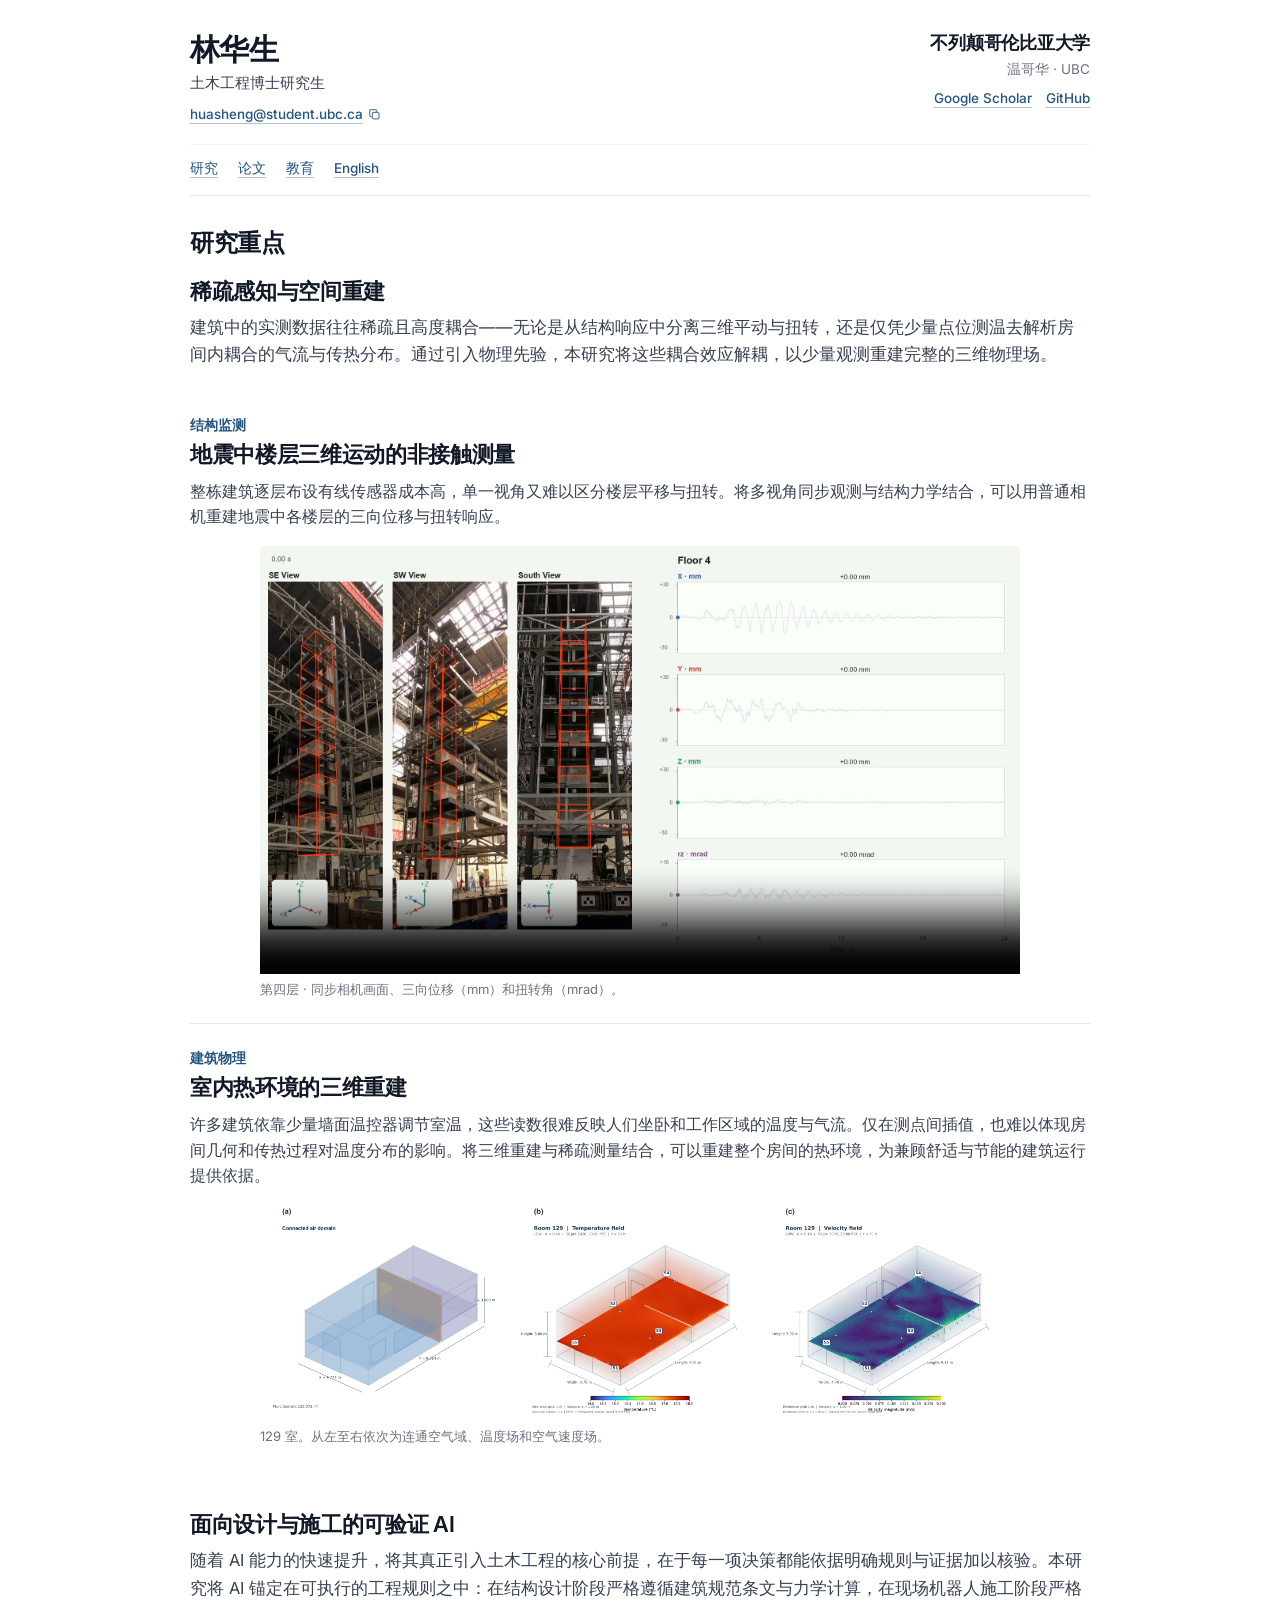
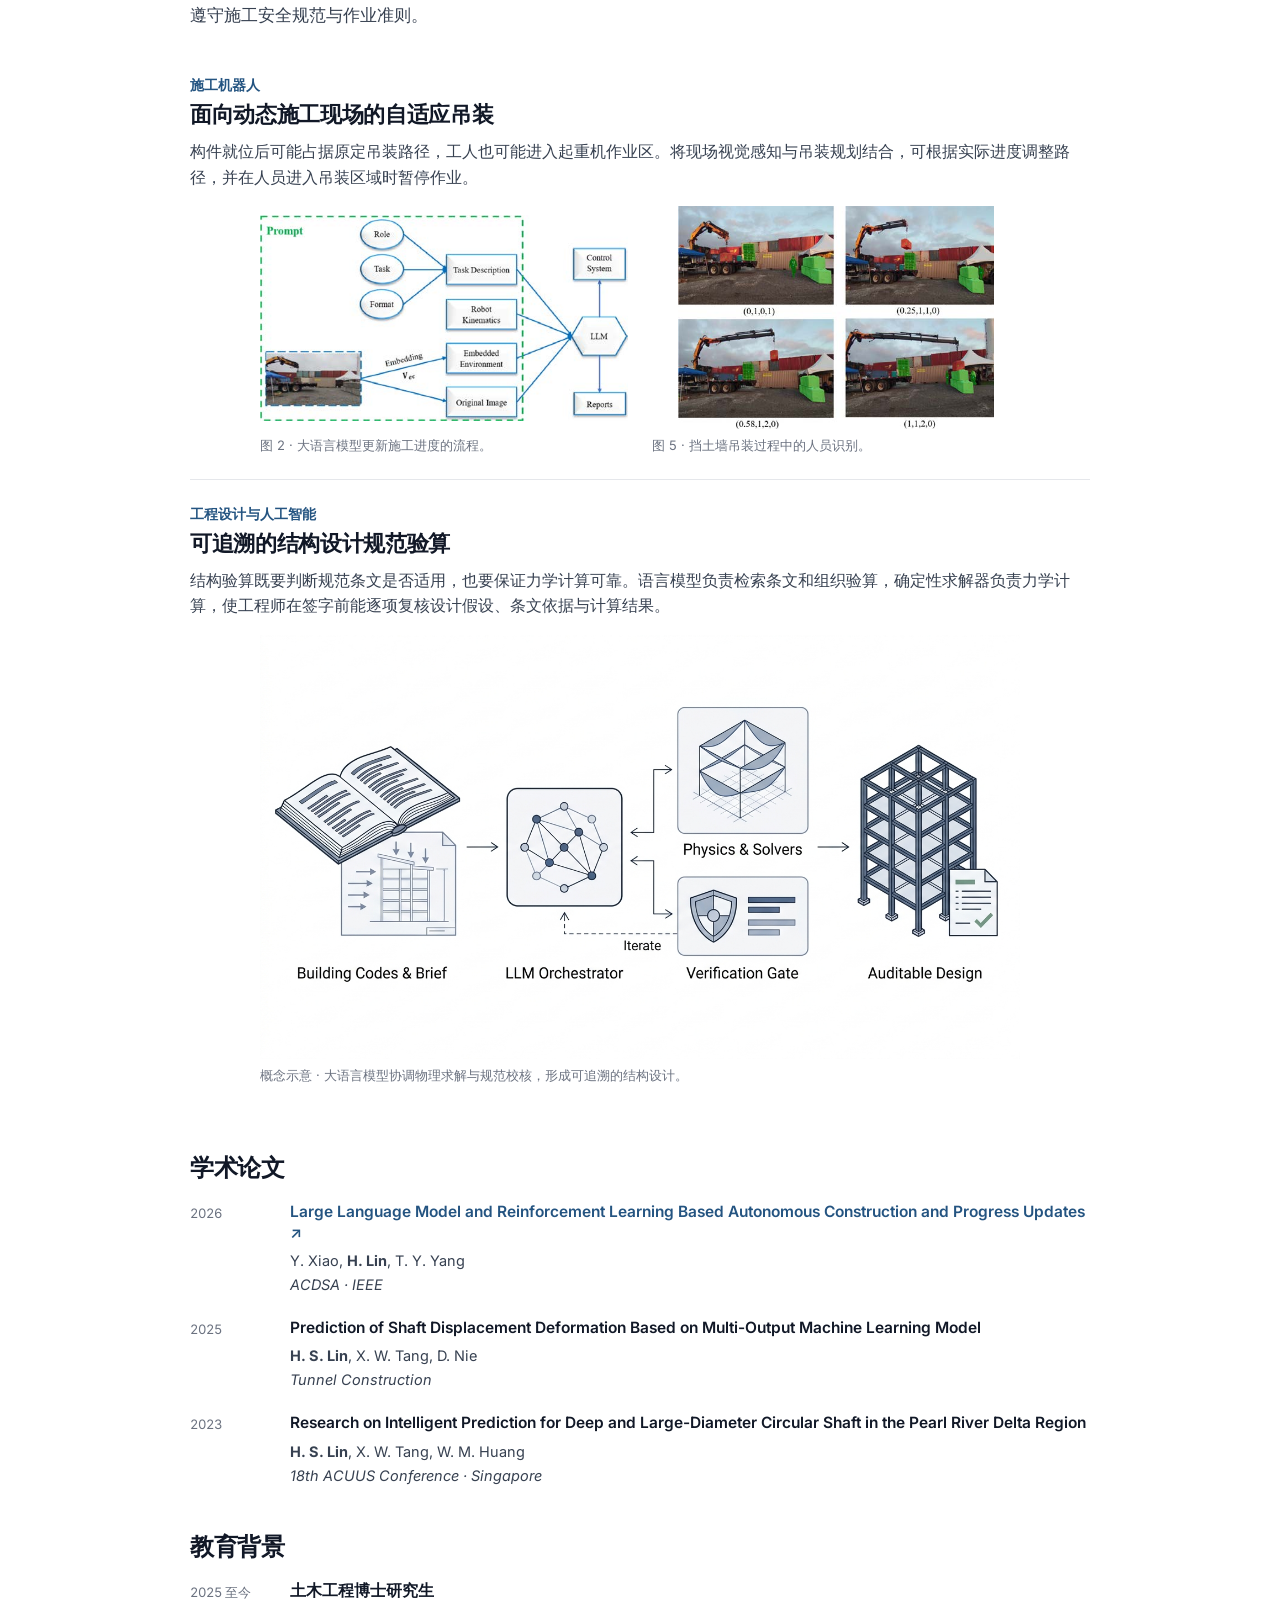
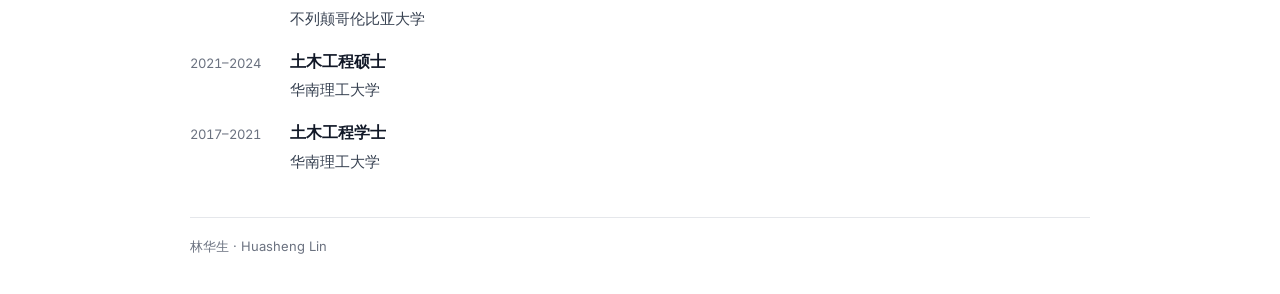
==== commit 8250fe77: "Use Chinese name 林华生 on zh.html" ====
--- a/zh.html
+++ b/zh.html
@@ -1,5 +1,5 @@
 <!DOCTYPE html>
 
-<html lang="zh-CN"><head><meta charset="utf-8"/><meta content="width=device-width, initial-scale=1" name="viewport"/><title>Huasheng Lin | UBC 土木工程</title><meta content="Huasheng Lin 的科研主页，涵盖结构监测、施工机器人和建筑模拟。" name="description"/><link rel="preconnect" href="https://fonts.googleapis.com"/><link rel="preconnect" href="https://fonts.gstatic.com" crossorigin/><link href="https://fonts.googleapis.com/css2?family=Inter:wght@400;500;600&display=swap" rel="stylesheet"/><link href="styles.css?v=4" rel="stylesheet"/></head><body><div class="page">
-<section class="hero" id="profile"><div class="hero-top"><div class="hero-left"><h1>Huasheng Lin</h1><p class="affil">土木工程博士研究生</p><p class="email-line"><button class="copy-email" type="button" data-email="huasheng@student.ubc.ca" title="点击复制邮箱"><span>huasheng@student.ubc.ca</span><svg class="copy-icon" viewBox="0 0 16 16" fill="none" stroke="currentColor" stroke-width="1.5" stroke-linecap="round" stroke-linejoin="round" aria-hidden="true"><rect x="5.5" y="5.5" width="8" height="8" rx="1.5"/><path d="M10.5 5.5V3.5A1.5 1.5 0 0 0 9 2H3.5A1.5 1.5 0 0 0 2 3.5V9a1.5 1.5 0 0 0 1.5 1.5h2"/></svg></button><span class="copy-status" aria-live="polite"></span></p></div><div class="hero-right"><p class="university">不列颠哥伦比亚大学</p><p class="location">温哥华 · UBC</p><div class="links"><a href="https://scholar.google.com/citations?user=pujzl28AAAAJ&amp;hl=en">Google Scholar</a><a href="https://github.com/lin-huasheng">GitHub</a></div></div></div><nav><a href="#research">研究</a><a href="#papers">论文</a><a href="#education">教育</a><a href="index.html" lang="en">English</a></nav></section><main>
-<section class="row" id="research"><h2>研究重点</h2><div><section class="theme-group"><h3>稀疏感知与空间重建</h3><p class="summary">建筑中的实测数据往往稀疏且高度耦合——无论是从结构响应中分离三维平动与扭转，还是仅凭少量点位测温去解析房间内耦合的气流与传热分布。通过引入物理先验，本研究将这些耦合效应解耦，以少量观测重建完整的三维物理场。</p><article class="project" id="structures"><h4>结构监测</h4><h5>地震中楼层三维运动的非接触测量</h5><p>整栋建筑逐层布设有线传感器成本高，单一视角又难以区分楼层平移与扭转。将多视角同步观测与结构力学结合，可以用普通相机重建地震中各楼层的三向位移与扭转响应。</p><figure id="experiment"><video aria-label="第四层结构响应" controls="" playsinline="" poster="assets/shm_4floor_poster.png" preload="none"><source src="assets/shm_4floor_tracking.mp4" type="video/mp4"/></video><figcaption>第四层 · 同步相机画面、三向位移（mm）和扭转角（mrad）。</figcaption></figure></article><article class="project" id="buildings"><h4>建筑物理</h4><h5>室内热环境的三维重建</h5><p>许多建筑依靠少量墙面温控器调节室温，这些读数很难反映人们坐卧和工作区域的温度与气流。仅在测点间插值，也难以体现房间几何和传热过程对温度分布的影响。将三维重建与稀疏测量结合，可以重建整个房间的热环境，为兼顾舒适与节能的建筑运行提供依据。</p><figure><a href="assets/room129-air-temperature-velocity.png"><img alt="129 室。从左至右依次为连通空气域、温度场和空气速度场。" loading="lazy" src="assets/room129-air-temperature-velocity.png"/></a><figcaption>129 室。从左至右依次为连通空气域、温度场和空气速度场。</figcaption></figure></article></section><section class="theme-group"><h3>面向设计与施工的可验证 AI</h3><p class="summary">随着 AI 能力的快速提升，将其真正引入土木工程的核心前提，在于每一项决策都能依据明确规则与证据加以核验。本研究将 AI 锚定在可执行的工程规则之中：在结构设计阶段严格遵循建筑规范条文与力学计算，在现场机器人施工阶段严格遵守施工安全规范与作业准则。</p><article class="project" id="robotics"><h4>施工机器人</h4><h5>面向动态施工现场的自适应吊装</h5><p>构件就位后可能占据原定吊装路径，工人也可能进入起重机作业区。将现场视觉感知与吊装规划结合，可根据实际进度调整路径，并在人员进入吊装区域时暂停作业。</p><div class="robotics-pair"><figure><a href="assets/progress-pipeline.jpg"><img alt="图 2 · 大语言模型更新施工进度的流程。" loading="lazy" src="assets/progress-pipeline.jpg"/></a><figcaption>图 2 · 大语言模型更新施工进度的流程。</figcaption></figure><figure><a href="assets/worker-detection.jpg"><img alt="图 5 · 挡土墙吊装过程中的人员识别。" loading="lazy" src="assets/worker-detection.jpg"/></a><figcaption>图 5 · 挡土墙吊装过程中的人员识别。</figcaption></figure></div></article><article class="project" id="design"><h4>工程设计与人工智能</h4><h5>可追溯的结构设计规范验算</h5><p>结构验算既要判断规范条文是否适用，也要保证力学计算可靠。语言模型负责检索条文和组织验算，确定性求解器负责力学计算，使工程师在签字前能逐项复核设计假设、条文依据与计算结果。</p><figure><a href="assets/auditable-design.png"><img alt="概念示意 · 大语言模型协调物理求解与规范校核，形成可追溯的结构设计。" loading="lazy" src="assets/auditable-design.png"/></a><figcaption>概念示意 · 大语言模型协调物理求解与规范校核，形成可追溯的结构设计。</figcaption></figure></article></section></div></section><section class="row" id="papers"><h2>学术论文</h2><div><article class="pub"><small>2026</small><div><h3><a href="https://doi.org/10.1109/ACDSA67686.2026.11468021">Large Language Model and Reinforcement Learning Based Autonomous Construction and Progress Updates ↗</a></h3><p>Y. Xiao, <b>H. Lin</b>, T. Y. Yang<br/><i>ACDSA · IEEE</i></p></div></article><article class="pub"><small>2025</small><div><h3>Prediction of Shaft Displacement Deformation Based on Multi-Output Machine Learning Model</h3><p><b>H. S. Lin</b>, X. W. Tang, D. Nie<br/><i>Tunnel Construction</i></p></div></article><article class="pub"><small>2023</small><div><h3>Research on Intelligent Prediction for Deep and Large-Diameter Circular Shaft in the Pearl River Delta Region</h3><p><b>H. S. Lin</b>, X. W. Tang, W. M. Huang<br/><i>18th ACUUS Conference · Singapore</i></p></div></article></div></section><section class="row" id="education"><h2>教育背景</h2><div><article class="pub"><small>2025 至今</small><div><h3>土木工程博士研究生</h3><p>不列颠哥伦比亚大学</p></div></article><article class="pub"><small>2021–2024</small><div><h3>土木工程硕士</h3><p>华南理工大学</p></div></article><article class="pub"><small>2017–2021</small><div><h3>土木工程学士</h3><p>华南理工大学</p></div></article></div></section></main><footer>Huasheng Lin</footer></div><script>const copySvg='<rect x="5.5" y="5.5" width="8" height="8" rx="1.5"/><path d="M10.5 5.5V3.5A1.5 1.5 0 0 0 9 2H3.5A1.5 1.5 0 0 0 2 3.5V9a1.5 1.5 0 0 0 1.5 1.5h2"/>',checkSvg='<path d="M3 8.5l3.2 3.2L13 4.8"/>';document.querySelectorAll('.copy-email').forEach(b=>b.addEventListener('click',async()=>{const e=b.dataset.email,s=b.nextElementSibling,ic=b.querySelector('.copy-icon');try{await navigator.clipboard.writeText(e);}catch{const t=document.createElement('textarea');t.value=e;document.body.appendChild(t);t.select();document.execCommand('copy');t.remove();}b.classList.add('copied');if(ic)ic.innerHTML=checkSvg;if(s){s.textContent='已复制';s.classList.add('show');}clearTimeout(b._t);b._t=setTimeout(()=>{b.classList.remove('copied');if(ic)ic.innerHTML=copySvg;if(s)s.classList.remove('show');},1600);}));</script></body></html>+<html lang="zh-CN"><head><meta charset="utf-8"/><meta content="width=device-width, initial-scale=1" name="viewport"/><title>林华生 | UBC 土木工程</title><meta content="林华生（Huasheng Lin）的科研主页，涵盖结构监测、施工机器人和建筑模拟。" name="description"/><link rel="preconnect" href="https://fonts.googleapis.com"/><link rel="preconnect" href="https://fonts.gstatic.com" crossorigin/><link href="https://fonts.googleapis.com/css2?family=Inter:wght@400;500;600&display=swap" rel="stylesheet"/><link href="styles.css?v=4" rel="stylesheet"/></head><body><div class="page">
+<section class="hero" id="profile"><div class="hero-top"><div class="hero-left"><h1>林华生</h1><p class="affil">土木工程博士研究生</p><p class="email-line"><button class="copy-email" type="button" data-email="huasheng@student.ubc.ca" title="点击复制邮箱"><span>huasheng@student.ubc.ca</span><svg class="copy-icon" viewBox="0 0 16 16" fill="none" stroke="currentColor" stroke-width="1.5" stroke-linecap="round" stroke-linejoin="round" aria-hidden="true"><rect x="5.5" y="5.5" width="8" height="8" rx="1.5"/><path d="M10.5 5.5V3.5A1.5 1.5 0 0 0 9 2H3.5A1.5 1.5 0 0 0 2 3.5V9a1.5 1.5 0 0 0 1.5 1.5h2"/></svg></button><span class="copy-status" aria-live="polite"></span></p></div><div class="hero-right"><p class="university">不列颠哥伦比亚大学</p><p class="location">温哥华 · UBC</p><div class="links"><a href="https://scholar.google.com/citations?user=pujzl28AAAAJ&amp;hl=en">Google Scholar</a><a href="https://github.com/lin-huasheng">GitHub</a></div></div></div><nav><a href="#research">研究</a><a href="#papers">论文</a><a href="#education">教育</a><a href="index.html" lang="en">English</a></nav></section><main>
+<section class="row" id="research"><h2>研究重点</h2><div><section class="theme-group"><h3>稀疏感知与空间重建</h3><p class="summary">建筑中的实测数据往往稀疏且高度耦合——无论是从结构响应中分离三维平动与扭转，还是仅凭少量点位测温去解析房间内耦合的气流与传热分布。通过引入物理先验，本研究将这些耦合效应解耦，以少量观测重建完整的三维物理场。</p><article class="project" id="structures"><h4>结构监测</h4><h5>地震中楼层三维运动的非接触测量</h5><p>整栋建筑逐层布设有线传感器成本高，单一视角又难以区分楼层平移与扭转。将多视角同步观测与结构力学结合，可以用普通相机重建地震中各楼层的三向位移与扭转响应。</p><figure id="experiment"><video aria-label="第四层结构响应" controls="" playsinline="" poster="assets/shm_4floor_poster.png" preload="none"><source src="assets/shm_4floor_tracking.mp4" type="video/mp4"/></video><figcaption>第四层 · 同步相机画面、三向位移（mm）和扭转角（mrad）。</figcaption></figure></article><article class="project" id="buildings"><h4>建筑物理</h4><h5>室内热环境的三维重建</h5><p>许多建筑依靠少量墙面温控器调节室温，这些读数很难反映人们坐卧和工作区域的温度与气流。仅在测点间插值，也难以体现房间几何和传热过程对温度分布的影响。将三维重建与稀疏测量结合，可以重建整个房间的热环境，为兼顾舒适与节能的建筑运行提供依据。</p><figure><a href="assets/room129-air-temperature-velocity.png"><img alt="129 室。从左至右依次为连通空气域、温度场和空气速度场。" loading="lazy" src="assets/room129-air-temperature-velocity.png"/></a><figcaption>129 室。从左至右依次为连通空气域、温度场和空气速度场。</figcaption></figure></article></section><section class="theme-group"><h3>面向设计与施工的可验证 AI</h3><p class="summary">随着 AI 能力的快速提升，将其真正引入土木工程的核心前提，在于每一项决策都能依据明确规则与证据加以核验。本研究将 AI 锚定在可执行的工程规则之中：在结构设计阶段严格遵循建筑规范条文与力学计算，在现场机器人施工阶段严格遵守施工安全规范与作业准则。</p><article class="project" id="robotics"><h4>施工机器人</h4><h5>面向动态施工现场的自适应吊装</h5><p>构件就位后可能占据原定吊装路径，工人也可能进入起重机作业区。将现场视觉感知与吊装规划结合，可根据实际进度调整路径，并在人员进入吊装区域时暂停作业。</p><div class="robotics-pair"><figure><a href="assets/progress-pipeline.jpg"><img alt="图 2 · 大语言模型更新施工进度的流程。" loading="lazy" src="assets/progress-pipeline.jpg"/></a><figcaption>图 2 · 大语言模型更新施工进度的流程。</figcaption></figure><figure><a href="assets/worker-detection.jpg"><img alt="图 5 · 挡土墙吊装过程中的人员识别。" loading="lazy" src="assets/worker-detection.jpg"/></a><figcaption>图 5 · 挡土墙吊装过程中的人员识别。</figcaption></figure></div></article><article class="project" id="design"><h4>工程设计与人工智能</h4><h5>可追溯的结构设计规范验算</h5><p>结构验算既要判断规范条文是否适用，也要保证力学计算可靠。语言模型负责检索条文和组织验算，确定性求解器负责力学计算，使工程师在签字前能逐项复核设计假设、条文依据与计算结果。</p><figure><a href="assets/auditable-design.png"><img alt="概念示意 · 大语言模型协调物理求解与规范校核，形成可追溯的结构设计。" loading="lazy" src="assets/auditable-design.png"/></a><figcaption>概念示意 · 大语言模型协调物理求解与规范校核，形成可追溯的结构设计。</figcaption></figure></article></section></div></section><section class="row" id="papers"><h2>学术论文</h2><div><article class="pub"><small>2026</small><div><h3><a href="https://doi.org/10.1109/ACDSA67686.2026.11468021">Large Language Model and Reinforcement Learning Based Autonomous Construction and Progress Updates ↗</a></h3><p>Y. Xiao, <b>H. Lin</b>, T. Y. Yang<br/><i>ACDSA · IEEE</i></p></div></article><article class="pub"><small>2025</small><div><h3>Prediction of Shaft Displacement Deformation Based on Multi-Output Machine Learning Model</h3><p><b>H. S. Lin</b>, X. W. Tang, D. Nie<br/><i>Tunnel Construction</i></p></div></article><article class="pub"><small>2023</small><div><h3>Research on Intelligent Prediction for Deep and Large-Diameter Circular Shaft in the Pearl River Delta Region</h3><p><b>H. S. Lin</b>, X. W. Tang, W. M. Huang<br/><i>18th ACUUS Conference · Singapore</i></p></div></article></div></section><section class="row" id="education"><h2>教育背景</h2><div><article class="pub"><small>2025 至今</small><div><h3>土木工程博士研究生</h3><p>不列颠哥伦比亚大学</p></div></article><article class="pub"><small>2021–2024</small><div><h3>土木工程硕士</h3><p>华南理工大学</p></div></article><article class="pub"><small>2017–2021</small><div><h3>土木工程学士</h3><p>华南理工大学</p></div></article></div></section></main><footer>林华生 · Huasheng Lin</footer></div><script>const copySvg='<rect x="5.5" y="5.5" width="8" height="8" rx="1.5"/><path d="M10.5 5.5V3.5A1.5 1.5 0 0 0 9 2H3.5A1.5 1.5 0 0 0 2 3.5V9a1.5 1.5 0 0 0 1.5 1.5h2"/>',checkSvg='<path d="M3 8.5l3.2 3.2L13 4.8"/>';document.querySelectorAll('.copy-email').forEach(b=>b.addEventListener('click',async()=>{const e=b.dataset.email,s=b.nextElementSibling,ic=b.querySelector('.copy-icon');try{await navigator.clipboard.writeText(e);}catch{const t=document.createElement('textarea');t.value=e;document.body.appendChild(t);t.select();document.execCommand('copy');t.remove();}b.classList.add('copied');if(ic)ic.innerHTML=checkSvg;if(s){s.textContent='已复制';s.classList.add('show');}clearTimeout(b._t);b._t=setTimeout(()=>{b.classList.remove('copied');if(ic)ic.innerHTML=copySvg;if(s)s.classList.remove('show');},1600);}));</script></body></html>
